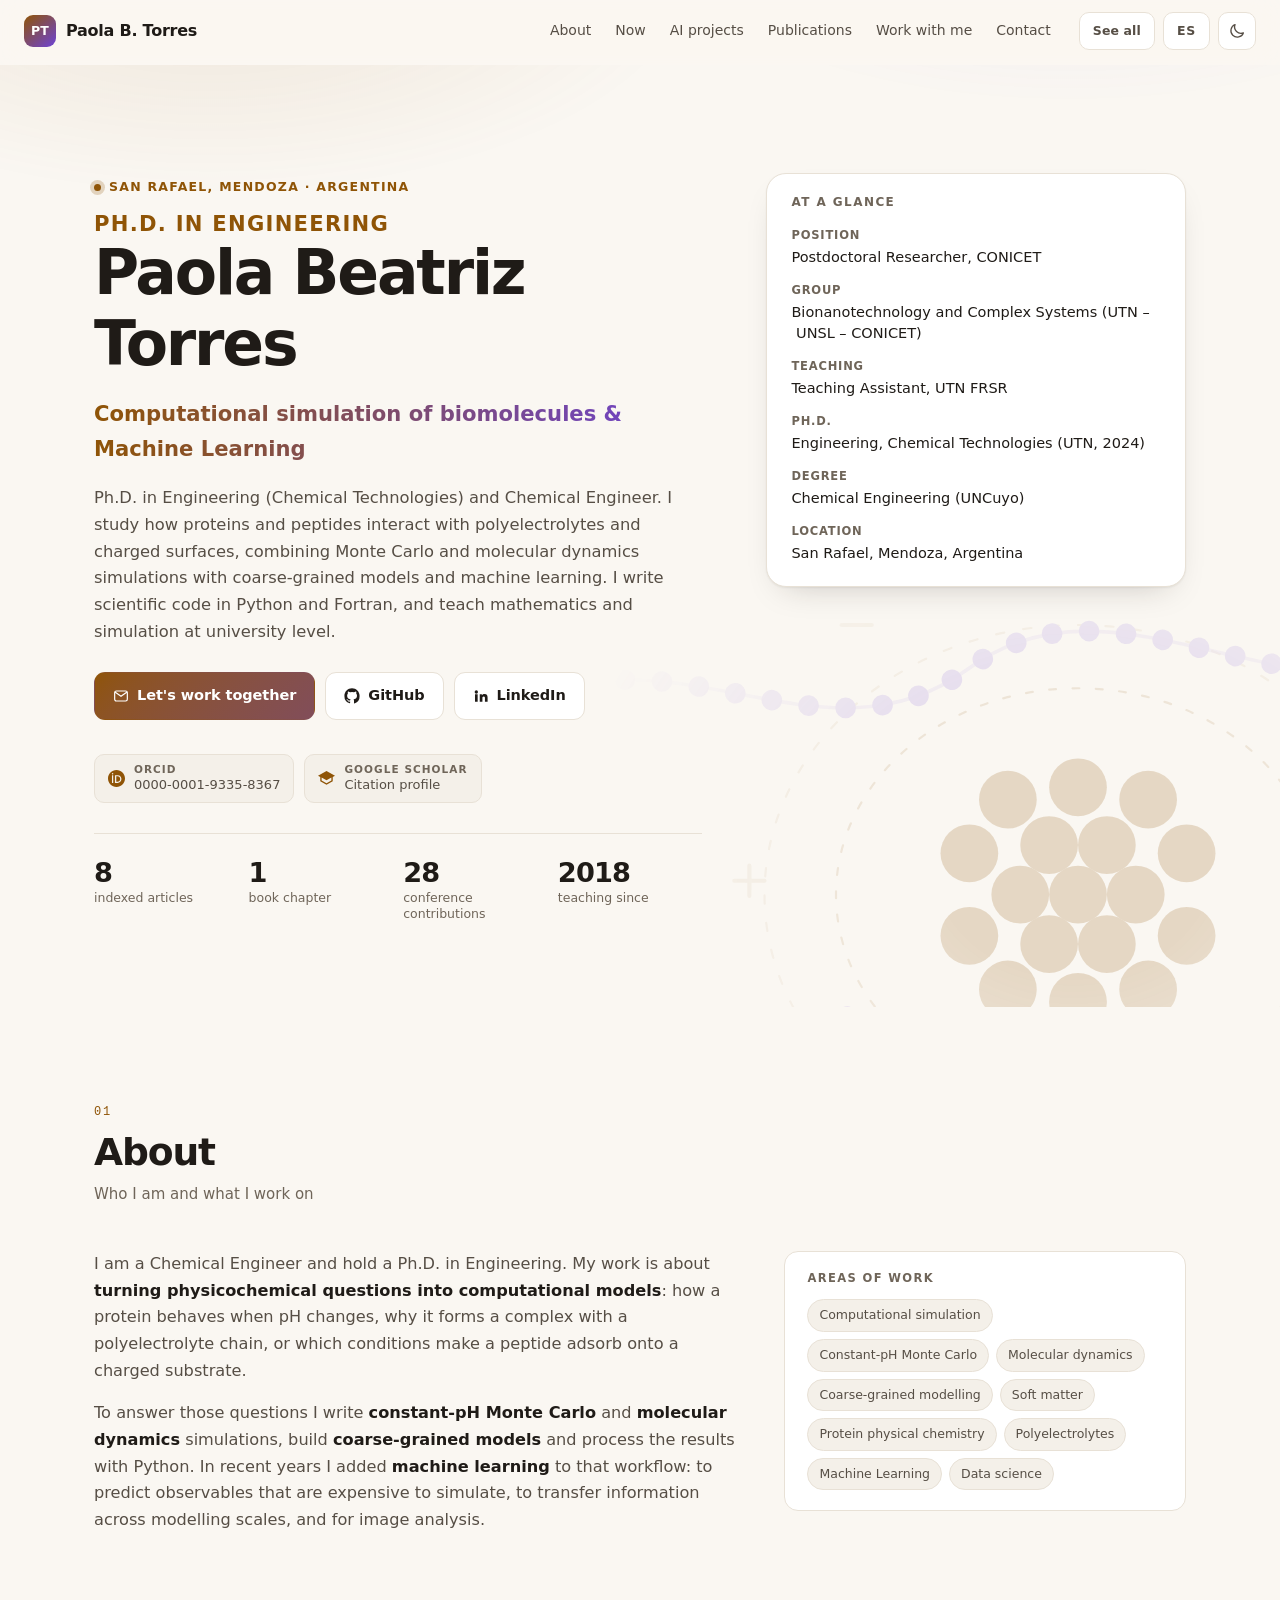
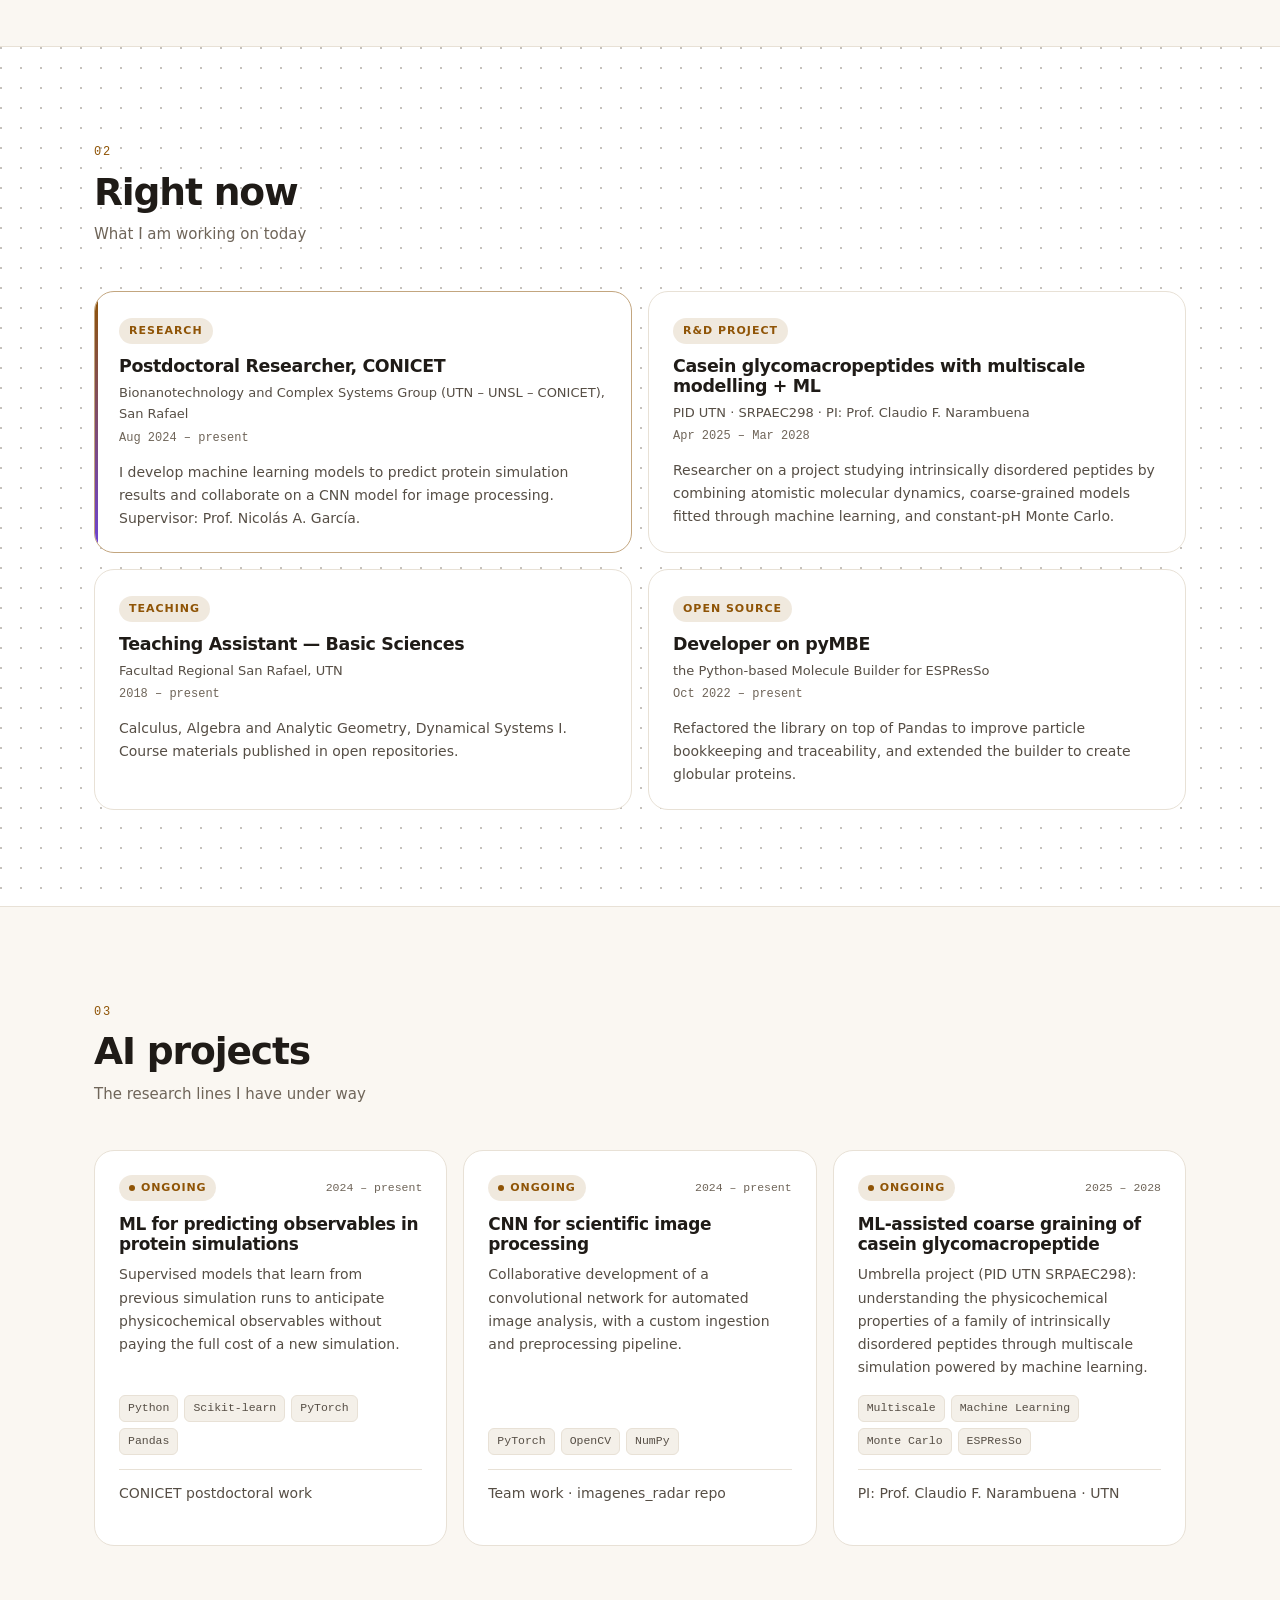
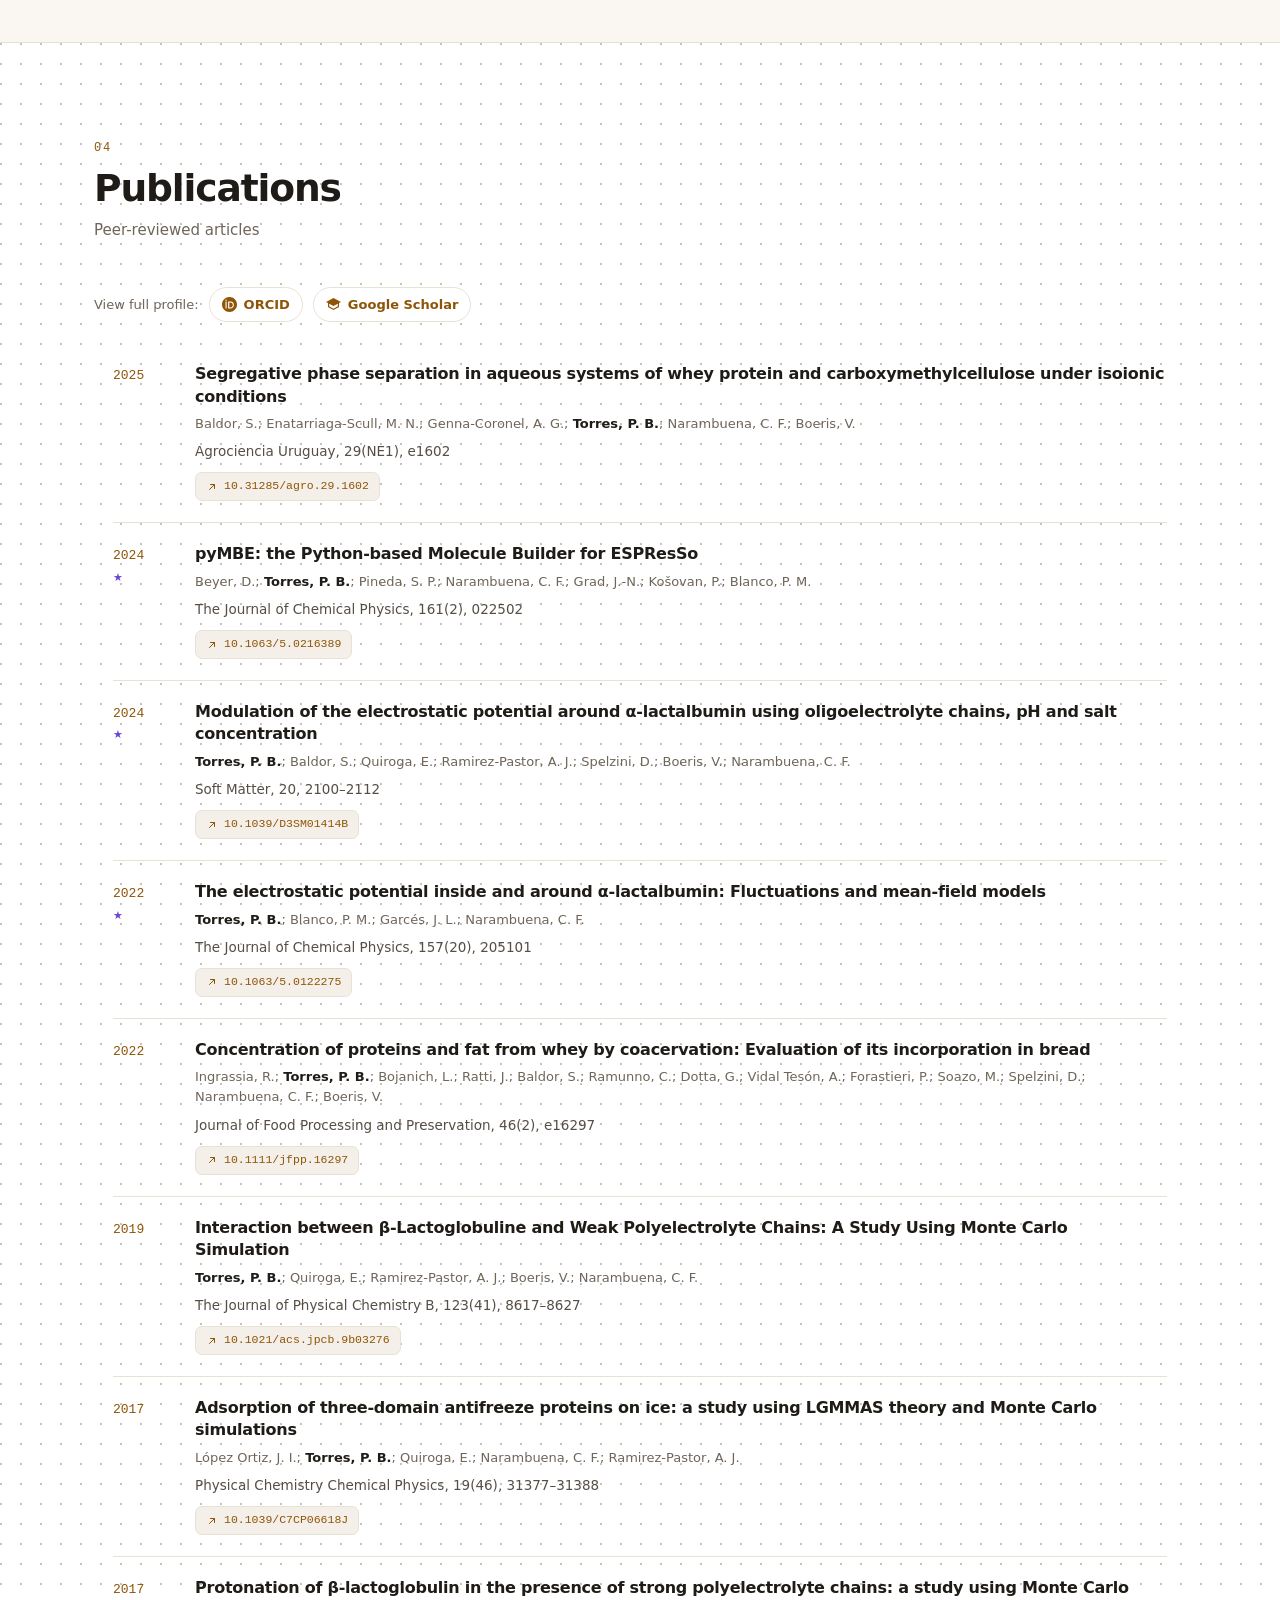
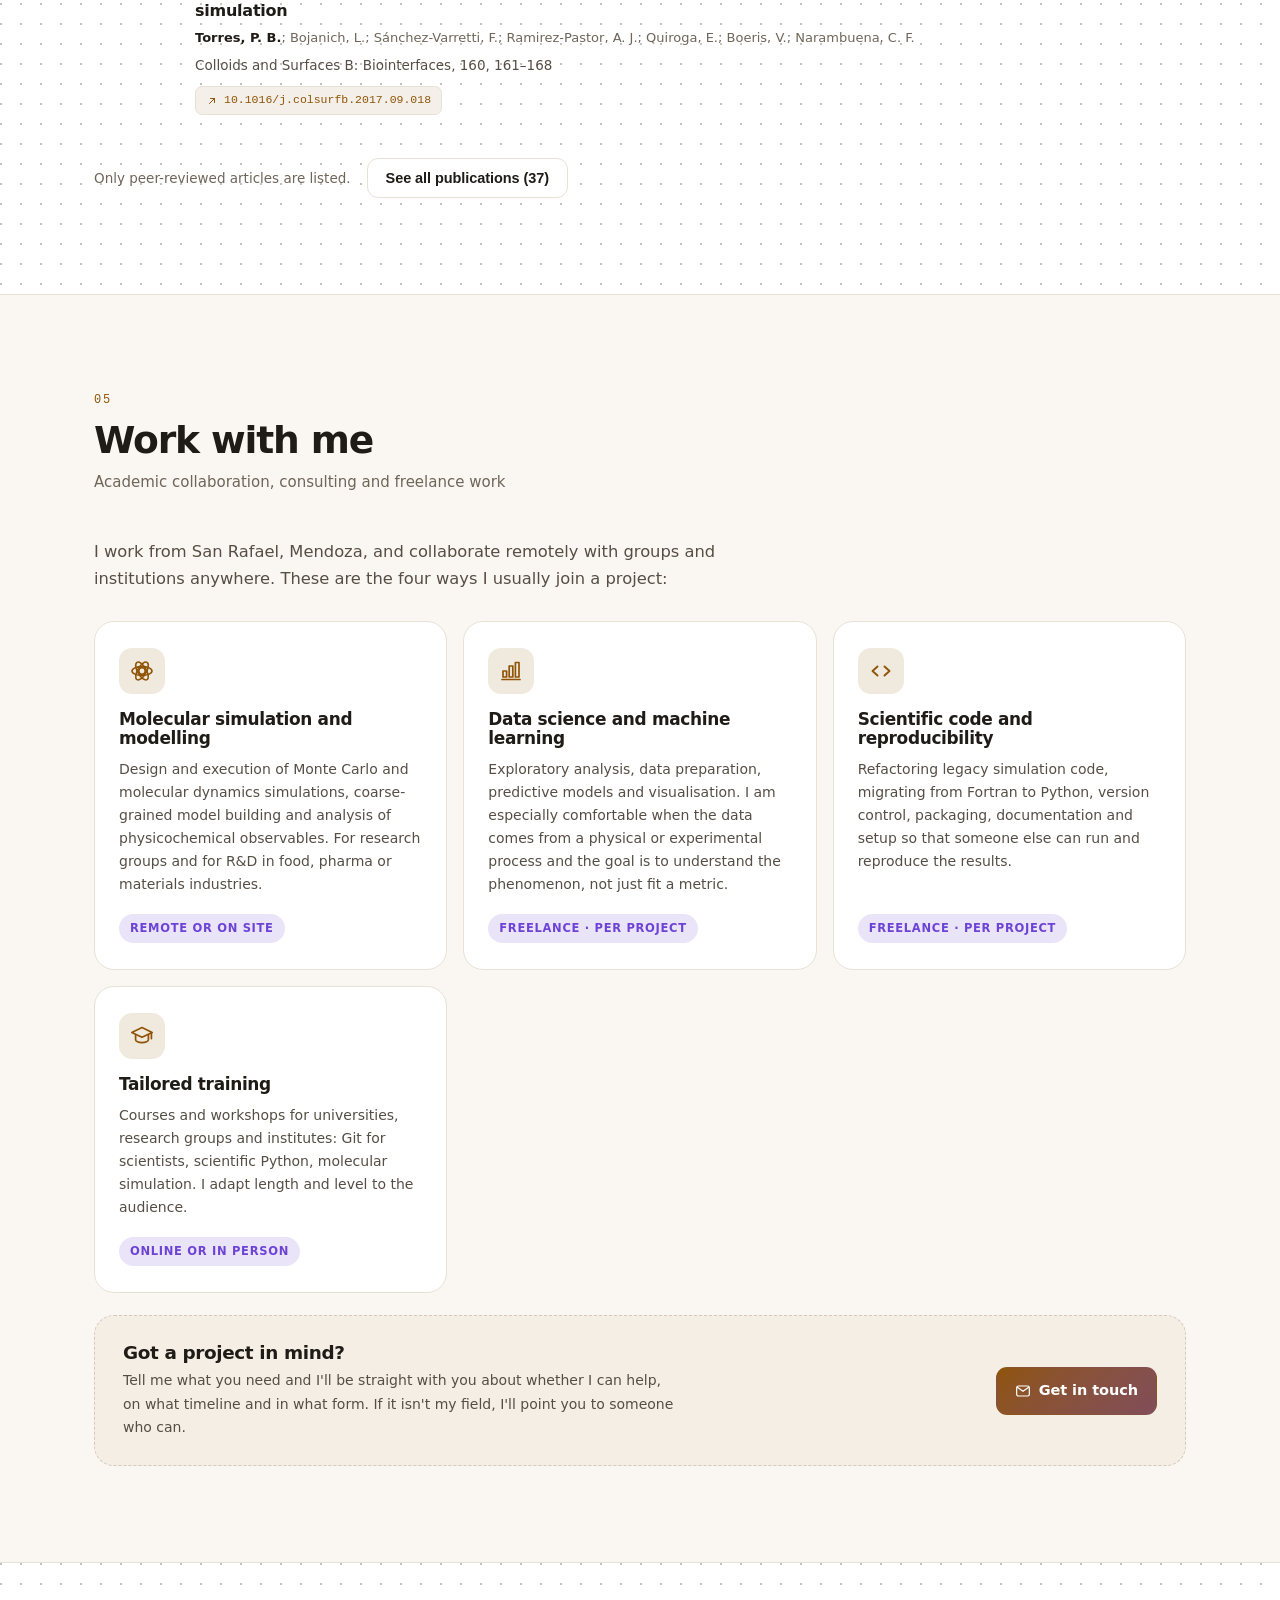
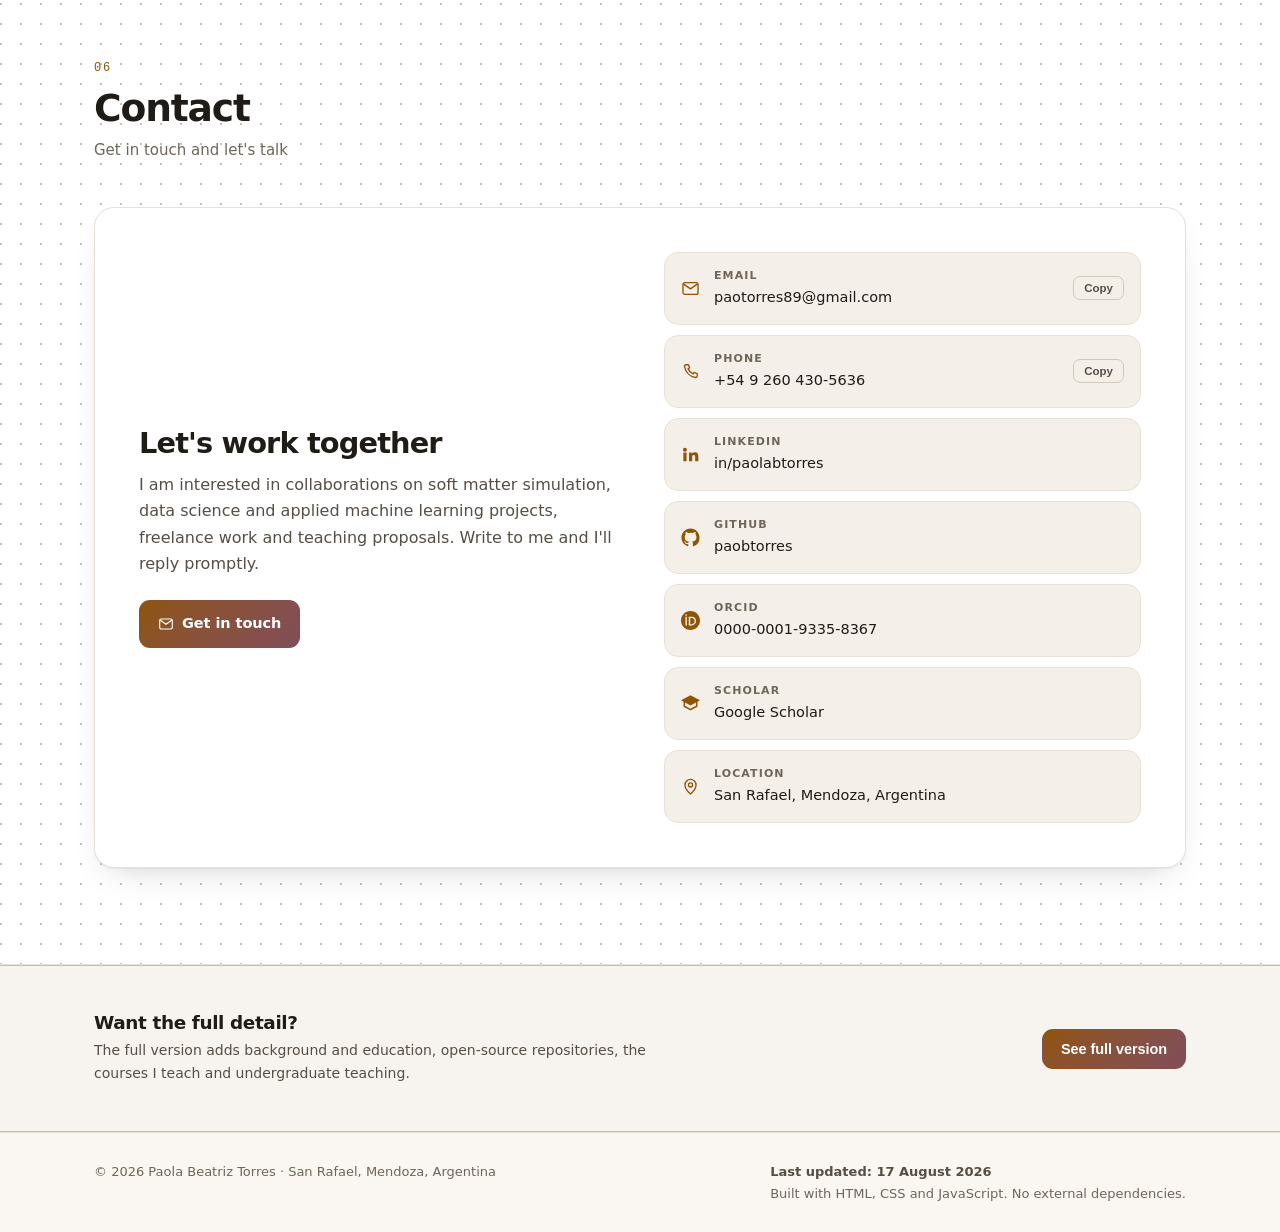
==== index.html @ 8a0d12d1 "Landing profesional bilingüe (ES/EN) Sitio estático de una sola página: perfil, proyectos de IA, pub" ====
<!DOCTYPE html>
<html lang="es" data-vista="esencial">
<head>
  <meta charset="utf-8">
  <meta name="viewport" content="width=device-width, initial-scale=1">
  <title>Dra. Ing. Paola Beatriz Torres — Simulación Computacional &amp; Machine Learning</title>
  <meta name="description" content="Dra. Ing. Paola Beatriz Torres. Doctora en Ingeniería (UTN), investigadora posdoctoral CONICET. Simulación computacional de biomoléculas, modelado de grano grueso y aprendizaje automático. Publicaciones, proyectos de IA, cursos y colaboraciones.">
  <meta name="author" content="Paola Beatriz Torres">
  <meta name="theme-color" content="#131211">

  <meta property="og:type" content="profile">
  <meta property="og:title" content="Dra. Ing. Paola Beatriz Torres — Simulación &amp; Machine Learning">
  <meta property="og:description" content="Investigadora posdoctoral CONICET. Simulación computacional de biomoléculas, modelado de grano grueso y aprendizaje automático.">
  <meta property="og:locale" content="es_AR">
  <meta name="twitter:card" content="summary">

  <!-- Aplica tema, idioma y vista antes de pintar, para evitar parpadeos. -->
  <script>
    (function () {
      try {
        var t = localStorage.getItem("pt-theme");
        if (!t) t = window.matchMedia("(prefers-color-scheme: light)").matches ? "light" : "dark";
        document.documentElement.setAttribute("data-theme", t);
        var m = document.querySelector('meta[name="theme-color"]');
        if (m) m.setAttribute("content", t === "light" ? "#faf7f2" : "#131211");

        var q = new URLSearchParams(location.search);

        var p = q.get("lang");
        var l = p || localStorage.getItem("pt-lang") ||
                ((navigator.language || "es").slice(0, 2) === "en" ? "en" : "es");
        document.documentElement.lang = (l === "en" ? "en" : "es");

        /* La vista esencial es la de entrada: muestra lo que necesita quien
           llega a preguntar por proyectos actuales o líneas de investigación.
           Un enlace directo a una sección del detalle abre la vista completa.
           El <html> ya viene con data-vista="esencial", así que si esto falla
           no hay parpadeo: sólo no se recupera la preferencia guardada.
           app.js repite la decisión leyendo las clases .solo-completa del DOM,
           que son la fuente de verdad; esta lista es sólo para no parpadear. */
        var v = q.get("vista") || localStorage.getItem("pt-vista") || "esencial";
        var h = (location.hash || "").slice(1);
        if (h && ["trayectoria", "codigo", "cursos", "docencia"].indexOf(h) !== -1) v = "completa";
        document.documentElement.setAttribute("data-vista", v === "completa" ? "completa" : "esencial");
      } catch (e) {}
    })();
  </script>

  <link rel="stylesheet" href="styles.css">
  <link rel="icon" href="data:image/svg+xml,<svg xmlns='http://www.w3.org/2000/svg' viewBox='0 0 100 100'><rect width='100' height='100' rx='22' fill='%23f0a93c'/><text y='.9em' x='50%25' text-anchor='middle' font-size='58' font-family='system-ui,sans-serif' font-weight='700' fill='%232b1b03'>PT</text></svg>">
</head>
<body>

<a class="skip-link" href="#contenido" id="skipLink">Saltar al contenido</a>

<!-- ============ NAV ============ -->
<header class="nav" id="nav">
  <div class="nav__inner">
    <a class="nav__brand" href="#inicio">
      <span class="nav__mark" aria-hidden="true">PT</span>
      <span class="nav__brandtext" id="brandText"></span>
    </a>

    <nav class="nav__links" id="navLinks"></nav>

    <div class="nav__actions">
      <button class="langbtn viewbtn" id="viewToggle" type="button"></button>
      <button class="langbtn" id="langToggle" type="button"></button>
      <button class="iconbtn" id="themeToggle" type="button">
        <svg class="ico-sun" viewBox="0 0 24 24" aria-hidden="true"><circle cx="12" cy="12" r="4.2"/><path d="M12 2v2.6M12 19.4V22M2 12h2.6M19.4 12H22M4.9 4.9l1.9 1.9M17.2 17.2l1.9 1.9M19.1 4.9l-1.9 1.9M6.8 17.2l-1.9 1.9"/></svg>
        <svg class="ico-moon" viewBox="0 0 24 24" aria-hidden="true"><path d="M20.5 14.6A8.6 8.6 0 0 1 9.4 3.5a8.6 8.6 0 1 0 11.1 11.1z"/></svg>
      </button>
      <button class="iconbtn nav__burger" id="navBurger" type="button" aria-expanded="false" aria-controls="navLinks">
        <svg viewBox="0 0 24 24" aria-hidden="true"><path d="M3.5 7h17M3.5 12h17M3.5 17h17"/></svg>
      </button>
    </div>
  </div>
  <div class="nav__progress" id="navProgress" aria-hidden="true"></div>
</header>

<main id="contenido">

  <!-- ============ HERO ============ -->
  <section class="hero" id="inicio">
    <div class="hero__glow" aria-hidden="true"></div>

    <!-- Motivo decorativo de fondo: modelo de grano grueso (proteína globular
         + cadenas de polielectrolito + contornos de potencial). Ornamental. -->
    <div class="hero__motivo" aria-hidden="true">
      <svg viewBox="0 0 640 520" fill="none">
        <g stroke="var(--accent)" stroke-linecap="round">
          <ellipse class="motivo__contorno" cx="400" cy="260" rx="228" ry="196" stroke-width="1.6" opacity=".5"  stroke-dasharray="6 14"/>
          <ellipse class="motivo__contorno" cx="400" cy="260" rx="176" ry="150" stroke-width="1.6" opacity=".75" stroke-dasharray="5 12"/>
        </g>
        <g stroke="var(--accent-2)" stroke-linecap="round">
          <path d="M-30 372C86 436 190 296 300 372s224-72 400 -16" stroke-width="2.6" opacity=".45"/>
          <path d="M-30 372C86 436 190 296 300 372s224-72 400 -16" stroke-width="15" stroke-dasharray="0.01 27"/>
          <path d="M-30 138C92 46 208 178 320 96s232 52 380 -18" stroke-width="2.6" opacity=".45"/>
          <path d="M-30 138C92 46 208 178 320 96s232 52 380 -18" stroke-width="15" stroke-dasharray="0.01 27"/>
        </g>
        <g class="motivo__nucleo" fill="var(--accent)">
          <circle cx="479" cy="290" r="21"/><circle cx="451" cy="329" r="21"/>
          <circle cx="400" cy="338" r="21"/><circle cx="349" cy="329" r="21"/>
          <circle cx="321" cy="290" r="21"/><circle cx="321" cy="230" r="21"/>
          <circle cx="349" cy="191" r="21"/><circle cx="400" cy="182" r="21"/>
          <circle cx="451" cy="191" r="21"/><circle cx="479" cy="230" r="21"/>
          <circle cx="442" cy="260" r="21"/><circle cx="421" cy="224" r="21"/>
          <circle cx="379" cy="224" r="21"/><circle cx="358" cy="260" r="21"/>
          <circle cx="379" cy="296" r="21"/><circle cx="421" cy="296" r="21"/>
          <circle cx="400" cy="260" r="21"/>
        </g>
        <g stroke="var(--accent)" stroke-width="3" stroke-linecap="round" opacity=".55">
          <path d="M150 250h22M161 239v22"/><path d="M576 226h22M587 215v22"/>
          <path d="M228 64h22"/><path d="M540 452h22"/>
        </g>
      </svg>
    </div>

    <div class="wrap hero__grid">
      <div class="hero__main">
        <p class="eyebrow" id="heroEyebrow"></p>
        <h1 class="hero__name" id="heroName"></h1>
        <p class="hero__role" id="heroRole"></p>
        <p class="hero__lede" id="heroLede"></p>
        <div class="hero__cta" id="heroCta"></div>
        <ul class="hero__perfiles" id="heroPerfiles"></ul>
        <ul class="hero__stats" id="heroStats"></ul>
      </div>
      <aside class="hero__card" id="heroCard"></aside>
    </div>
  </section>

  <!-- ============ PERFIL ============ -->
  <section class="section" id="perfil">
    <div class="wrap">
      <div class="sec-head"><span class="sec-num">01</span><h2 data-t="perfil"></h2><p class="sec-sub" data-s="perfil"></p></div>
      <div class="perfil">
        <div class="perfil__text" id="perfilText"></div>
        <div class="perfil__side">
          <div class="panel"><h3 class="panel__title" data-t="areas"></h3><ul class="taglist" id="perfilAreas"></ul></div>
          <div class="panel solo-completa"><h3 class="panel__title" data-t="idiomas"></h3><ul class="kvlist" id="perfilIdiomas"></ul></div>
        </div>
      </div>
      <div class="skills solo-completa" id="skills"></div>
    </div>
  </section>

  <!-- ============ ACTUALIDAD ============ -->
  <section class="section section--alt" id="actualidad">
    <div class="wrap">
      <div class="sec-head"><span class="sec-num">02</span><h2 data-t="actualidad"></h2><p class="sec-sub" data-s="actualidad"></p></div>
      <div class="nowgrid" id="nowGrid"></div>
    </div>
  </section>

  <!-- ============ TRAYECTORIA ============ -->
  <section class="section solo-completa" id="trayectoria">
    <div class="wrap">
      <div class="sec-head"><span class="sec-num">03</span><h2 data-t="trayectoria"></h2><p class="sec-sub" data-s="trayectoria"></p></div>
      <div class="tray">
        <div class="tray__col">
          <h3 class="tray__title" data-t="experiencia"></h3>
          <ol class="timeline" id="tlExperiencia"></ol>
        </div>
        <div class="tray__col">
          <h3 class="tray__title" data-t="formacion"></h3>
          <ol class="timeline" id="tlFormacion"></ol>
          <h3 class="tray__title tray__title--sp" data-t="becas"></h3>
          <ul class="minilist" id="listBecas"></ul>
        </div>
      </div>
    </div>
  </section>

  <!-- ============ PROYECTOS DE IA ============ -->
  <section class="section section--alt" id="ia">
    <div class="wrap">
      <div class="sec-head"><span class="sec-num">04</span><h2 data-t="ia"></h2><p class="sec-sub" data-s="ia"></p></div>
      <div class="filters solo-completa" id="iaFilters" role="group"></div>
      <div class="iagrid" id="iaGrid"></div>
      <p class="note solo-completa" id="iaNote"></p>
    </div>
  </section>

  <!-- ============ PUBLICACIONES ============ -->
  <section class="section" id="publicaciones">
    <div class="wrap">
      <div class="sec-head"><span class="sec-num">05</span><h2 data-t="publicaciones"></h2><p class="sec-sub" data-s="publicaciones"></p></div>
      <div class="perfilesbar" id="pubPerfiles"></div>
      <div class="filters solo-completa" id="pubFilters" role="group"></div>
      <ol class="publist" id="pubList"></ol>
      <div class="pubfoot" id="pubFoot"></div>
    </div>
  </section>

  <!-- ============ CÓDIGO ============ -->
  <section class="section section--alt solo-completa" id="codigo">
    <div class="wrap">
      <div class="sec-head"><span class="sec-num">06</span><h2 data-t="codigo"></h2><p class="sec-sub" data-s="codigo"></p></div>
      <div class="repogrid" id="repoGrid"></div>
      <p class="note" id="repoNote"></p>
    </div>
  </section>

  <!-- ============ CURSOS ============ -->
  <section class="section solo-completa" id="cursos">
    <div class="wrap">
      <div class="sec-head"><span class="sec-num">07</span><h2 data-t="cursos"></h2><p class="sec-sub" data-s="cursos"></p></div>
      <div class="cursogrid" id="cursoGrid"></div>
      <p class="note" id="cursoNota"></p>
    </div>
  </section>

  <!-- ============ DOCENCIA ============ -->
  <section class="section section--alt solo-completa" id="docencia">
    <div class="wrap">
      <div class="sec-head"><span class="sec-num">08</span><h2 data-t="docencia"></h2><p class="sec-sub" data-s="docencia"></p></div>
      <div class="docgrid">
        <div class="panel panel--lg"><h3 class="panel__title" data-t="catedras"></h3><ul class="minilist" id="listDocencia"></ul></div>
        <div class="panel panel--lg"><h3 class="panel__title" data-t="becarios"></h3><ul class="minilist" id="listBecarios"></ul></div>
        <div class="panel panel--lg"><h3 class="panel__title" data-t="evaluacion"></h3><ul class="minilist" id="listEval"></ul></div>
      </div>
    </div>
  </section>

  <!-- ============ COLABORACIONES ============ -->
  <section class="section" id="colaborar">
    <div class="wrap">
      <div class="sec-head"><span class="sec-num">09</span><h2 data-t="colaborar"></h2><p class="sec-sub" data-s="colaborar"></p></div>
      <p class="lead" id="buscoIntro"></p>
      <div class="buscogrid" id="buscoGrid"></div>
      <div class="buscocta" id="buscoCta"></div>
    </div>
  </section>

  <!-- ============ CONTACTO ============ -->
  <section class="section section--alt" id="contacto">
    <div class="wrap">
      <div class="sec-head"><span class="sec-num">10</span><h2 data-t="contacto"></h2><p class="sec-sub" data-s="contacto"></p></div>
      <div class="contact" id="contact"></div>
    </div>
  </section>

  <!-- Puente hacia la vista completa; sólo aparece en la vista esencial. -->
  <div class="vistamas solo-esencial" id="vistaMas"></div>

</main>

<footer class="foot">
  <div class="wrap foot__inner">
    <p id="footLeft"></p>
    <p id="footRight"></p>
  </div>
</footer>

<noscript>
  <div class="wrap" style="padding:2rem 0">
    <p><strong>Esta página necesita JavaScript / This page requires JavaScript.</strong>
    <a href="mailto:paotorres89@gmail.com">paotorres89@gmail.com</a> &middot;
    <a href="https://orcid.org/0000-0001-9335-8367">ORCID</a> &middot;
    <a href="https://github.com/paobtorres">GitHub</a> &middot;
    <a href="https://www.linkedin.com/in/paolabtorres/">LinkedIn</a></p>
  </div>
</noscript>

<script src="datos.js"></script>
<script src="datos.en.js"></script>
<script src="app.js"></script>
</body>
</html>
---- styles.css ----
/* =========================================================================
   Paola B. Torres — landing profesional
   Paleta, tipografía y componentes. Tema claro/oscuro por variables.
   ========================================================================= */

/* ------------------------------------------------------------- TOKENS */
:root {
  --bg:        #131211;
  --bg-alt:    #191716;
  --surface:   #1d1b19;
  --surface-2: #262320;
  --border:    #322e2a;
  --border-2:  #46403a;
  --text:      #f2eee9;
  --text-2:    #b8b0a6;
  --muted:     #8a8178;
  --accent:    #f0a93c;
  --accent-2:  #b79cff;
  --accent-ink:#2b1b03;
  --ring:      rgba(240, 169, 60, .32);
  --shadow:    0 1px 2px rgba(0,0,0,.45), 0 12px 32px -12px rgba(0,0,0,.7);

  --wrap: 1140px;
  --r-sm: 8px;
  --r:    14px;
  --r-lg: 20px;

  --font: "Inter", ui-sans-serif, system-ui, -apple-system, "Segoe UI", Roboto,
          "Helvetica Neue", Arial, "Noto Sans", sans-serif;
  --mono: ui-monospace, SFMono-Regular, "SF Mono", Menlo, Consolas,
          "Liberation Mono", monospace;

  --step: cubic-bezier(.2,.7,.3,1);
}

html[data-theme="light"] {
  --bg:        #faf7f2;
  --bg-alt:    #ffffff;
  --surface:   #ffffff;
  --surface-2: #f4f0e9;
  --border:    #e8e1d6;
  --border-2:  #d3c9ba;
  --text:      #1f1b17;
  --text-2:    #564e45;
  --muted:     #6f6559;   /* contraste AA sobre --bg para textos chicos */
  --accent:    #8f5406;
  --accent-2:  #6d43d6;
  --accent-ink:#ffffff;
  --ring:      rgba(143, 84, 6, .26);
  --shadow:    0 1px 2px rgba(31,27,23,.06), 0 14px 34px -18px rgba(31,27,23,.26);
}

/* ------------------------------------------------------------- RESET */
*, *::before, *::after { box-sizing: border-box; }

html {
  scroll-behavior: smooth;
  scroll-padding-top: 88px;
  -webkit-text-size-adjust: 100%;
}

body {
  margin: 0;
  background: var(--bg);
  color: var(--text);
  font-family: var(--font);
  font-size: 16px;
  line-height: 1.65;
  -webkit-font-smoothing: antialiased;
  -moz-osx-font-smoothing: grayscale;
  overflow-x: hidden;
}

h1, h2, h3, h4 { margin: 0; line-height: 1.15; font-weight: 650; letter-spacing: -.02em; }
p  { margin: 0 0 1em; }
ul, ol { margin: 0; padding: 0; list-style: none; }
img { max-width: 100%; height: auto; display: block; }

a { color: var(--accent); text-decoration: none; }
a:hover { text-decoration: underline; }

:focus-visible {
  outline: 2px solid var(--accent);
  outline-offset: 3px;
  border-radius: 4px;
}

.skip-link {
  position: absolute; left: -9999px; top: 0; z-index: 200;
  background: var(--accent); color: var(--accent-ink);
  padding: .7rem 1.1rem; border-radius: 0 0 var(--r-sm) 0; font-weight: 600;
}
.skip-link:focus { left: 0; }

.wrap { width: 100%; max-width: var(--wrap); margin-inline: auto; padding-inline: 24px; }

/* ------------------------------------------------------------- NAV */
.nav {
  position: sticky; top: 0; z-index: 100;
  background: color-mix(in srgb, var(--bg) 82%, transparent);
  backdrop-filter: saturate(180%) blur(14px);
  -webkit-backdrop-filter: saturate(180%) blur(14px);
  border-bottom: 1px solid transparent;
  transition: border-color .25s var(--step), background .25s var(--step);
}
.nav.is-stuck { border-bottom-color: var(--border); }

/* Más ancho que el contenido (--wrap): con 10 secciones los enlaces no
   entran en 1140px y el nav caería siempre en modo hamburguesa. */
.nav__inner {
  max-width: 1280px; margin-inline: auto; padding: 12px 24px;
  display: flex; align-items: center; gap: 18px;
}

.nav__brand {
  display: inline-flex; align-items: center; gap: 10px;
  color: var(--text); font-weight: 650; letter-spacing: -.015em; white-space: nowrap;
}
.nav__brand:hover { text-decoration: none; }
.nav__mark {
  width: 32px; height: 32px; flex: 0 0 32px;
  display: grid; place-items: center;
  background: linear-gradient(140deg, var(--accent), var(--accent-2));
  color: var(--accent-ink); border-radius: 9px;
  font-size: 12.5px; font-weight: 800; letter-spacing: .02em;
}

.nav__links { margin-left: auto; display: flex; align-items: center; gap: 4px; }
.nav__links a {
  color: var(--text-2); font-size: 14px; font-weight: 500;
  padding: 7px 10px; border-radius: 999px;
  /* Sin nowrap, un enlace largo se parte en dos líneas y agranda el nav sin
     aumentar scrollWidth, con lo que la medición de ajustarNav() falla. */
  white-space: nowrap;
  transition: color .18s, background .18s;
}
.nav__links a:hover { color: var(--text); background: var(--surface-2); text-decoration: none; }
.nav__links a.is-active { color: var(--accent); background: color-mix(in srgb, var(--accent) 12%, transparent); }

.nav__actions { display: flex; align-items: center; gap: 8px; }

.iconbtn {
  width: 38px; height: 38px; display: grid; place-items: center;
  background: var(--surface); border: 1px solid var(--border);
  border-radius: 10px; color: var(--text-2); cursor: pointer;
  transition: color .18s, border-color .18s, transform .18s;
}
.iconbtn:hover { color: var(--text); border-color: var(--border-2); transform: translateY(-1px); }
.iconbtn svg { width: 18px; height: 18px; fill: none; stroke: currentColor; stroke-width: 1.7; stroke-linecap: round; stroke-linejoin: round; }

/* Iconos de marca (GitHub / LinkedIn): son de relleno, no de trazo. */
.ico-fill { fill: currentColor; stroke: none; }
.iconbtn .ico-moon { display: none; }
html[data-theme="light"] .iconbtn .ico-sun  { display: none; }
html[data-theme="light"] .iconbtn .ico-moon { display: block; }

.langbtn {
  height: 38px; padding: 0 13px;
  display: grid; place-items: center;
  background: var(--surface); border: 1px solid var(--border); border-radius: 10px;
  color: var(--text-2); cursor: pointer;
  font: 600 12.5px/1 var(--font); letter-spacing: .06em;
  transition: color .18s, border-color .18s, transform .18s;
}
.langbtn:hover { color: var(--accent); border-color: var(--accent); transform: translateY(-1px); }

/* Conmutador de vista: sin mayúsculas forzadas, porque acá el texto es una
   frase corta ("Ver todo") y no un código de idioma. */
.viewbtn { letter-spacing: .01em; white-space: nowrap; }
.viewbtn[aria-pressed="true"] { color: var(--accent); border-color: var(--accent); }

.nav__burger { display: none; }

.nav__progress {
  height: 2px; width: 0%;
  background: linear-gradient(90deg, var(--accent), var(--accent-2));
  transition: width .1s linear;
}

/* ------------------------------------------------------------- HERO */
.hero { position: relative; padding: clamp(56px, 9vw, 108px) 0 clamp(48px, 7vw, 84px); overflow: hidden; }

.hero__glow {
  position: absolute; inset: -30% -10% auto -10%; height: 620px; pointer-events: none;
  background:
    radial-gradient(46% 52% at 22% 30%, color-mix(in srgb, var(--accent) 22%, transparent), transparent 70%),
    radial-gradient(42% 48% at 78% 18%, color-mix(in srgb, var(--accent-2) 20%, transparent), transparent 70%);
  filter: blur(12px);
  opacity: .75;
}
html[data-theme="light"] .hero__glow { opacity: .5; }

/* Motivo molecular de fondo: detalle decorativo, nunca protagonista. */
.hero__motivo {
  position: absolute; inset: 0; overflow: hidden;
  pointer-events: none; z-index: 0;
}
.hero__motivo svg {
  position: absolute; right: -10%; bottom: -26%;
  display: block; width: min(880px, 74%); height: auto;
  opacity: .15;
  -webkit-mask-image: radial-gradient(72% 72% at 62% 46%, #000 22%, transparent 82%);
          mask-image: radial-gradient(72% 72% at 62% 46%, #000 22%, transparent 82%);
}
html[data-theme="light"] .hero__motivo svg { opacity: .19; }
.motivo__nucleo   { animation: flotar 9s ease-in-out infinite alternate; }
.motivo__contorno { animation: fluir 40s linear infinite; }
@keyframes flotar { from { transform: translateY(5px); } to { transform: translateY(-8px); } }
@keyframes fluir  { to { stroke-dashoffset: -220; } }

.hero__grid {
  position: relative;
  display: grid; grid-template-columns: minmax(0, 1.45fr) minmax(0, 1fr);
  gap: clamp(28px, 5vw, 64px); align-items: start;
}

.eyebrow {
  display: inline-flex; align-items: center; gap: 8px;
  font-size: 12.5px; font-weight: 600; letter-spacing: .1em; text-transform: uppercase;
  color: var(--accent); margin: 0 0 14px;
}
.eyebrow::before {
  content: ""; width: 7px; height: 7px; border-radius: 50%;
  background: var(--accent); box-shadow: 0 0 0 4px color-mix(in srgb, var(--accent) 22%, transparent);
}

.hero__name {
  font-size: clamp(2.2rem, 5.6vw, 3.85rem);
  letter-spacing: -.035em; font-weight: 700; margin-bottom: .28em;
  text-wrap: balance;
}
/* «Dra. Ing.» acompaña al nombre sin competir con él. */
.hero__trato {
  display: block; margin-bottom: .1em;
  font-size: clamp(.95rem, 1.9vw, 1.32rem);
  font-weight: 600; letter-spacing: .06em; text-transform: uppercase;
  color: var(--accent);
}

.hero__avatar {
  width: 84px; height: 84px; border-radius: 50%;
  object-fit: cover; margin-bottom: 18px;
  border: 2px solid var(--border-2);
}
.hero__role {
  font-size: clamp(1.02rem, 2.1vw, 1.32rem);
  color: var(--text); font-weight: 550; margin-bottom: .85em;
  background: linear-gradient(90deg, var(--accent), var(--accent-2));
  -webkit-background-clip: text; background-clip: text;
  -webkit-text-fill-color: transparent; color: transparent;
}
.hero__lede { color: var(--text-2); font-size: 1.02rem; max-width: 60ch; }

.hero__cta { display: flex; flex-wrap: wrap; gap: 10px; margin: 26px 0 34px; }

.btn {
  display: inline-flex; align-items: center; gap: 8px;
  padding: 11px 18px; border-radius: 11px;
  font-size: 14.5px; font-weight: 600; letter-spacing: -.005em;
  border: 1px solid var(--border); background: var(--surface); color: var(--text);
  cursor: pointer; transition: transform .18s var(--step), border-color .18s, background .18s, box-shadow .18s;
}
.btn:hover { text-decoration: none; transform: translateY(-2px); border-color: var(--border-2); box-shadow: var(--shadow); }
.btn svg { width: 16px; height: 16px; flex: 0 0 16px; }
.btn--primary {
  background: linear-gradient(135deg, var(--accent), color-mix(in srgb, var(--accent) 60%, var(--accent-2)));
  border-color: transparent; color: var(--accent-ink);
}
html[data-theme="light"] .btn--primary { color: #fff; }
.btn--primary:hover { box-shadow: 0 10px 26px -10px var(--ring); }

/* Chips de perfiles académicos (ORCID, Scholar) bajo los botones del hero. */
.hero__perfiles { display: flex; flex-wrap: wrap; gap: 10px; margin: 0 0 30px; }
.hero__perfiles a {
  display: inline-flex; align-items: center; gap: 9px;
  padding: 8px 13px; border-radius: 10px;
  background: var(--surface-2); border: 1px solid var(--border); color: var(--text-2);
  transition: border-color .18s, transform .18s var(--step);
}
.hero__perfiles a:hover { text-decoration: none; border-color: var(--accent); transform: translateY(-2px); }
.hero__perfiles svg { width: 17px; height: 17px; flex: 0 0 17px; fill: var(--accent); }
.hero__perfiles span { display: grid; line-height: 1.3; }
.hero__perfiles b {
  font-size: 10.5px; letter-spacing: .1em; text-transform: uppercase;
  color: var(--muted); font-weight: 650;
}
.hero__perfiles span span, .hero__perfiles a > span { font-size: 13px; }

.hero__stats {
  display: grid; grid-template-columns: repeat(4, minmax(0, 1fr));
  gap: 10px; border-top: 1px solid var(--border); padding-top: 24px;
}
.hero__stats li { display: flex; flex-direction: column; gap: 2px; }
.hero__stats b {
  font-size: clamp(1.35rem, 3vw, 1.7rem); font-weight: 700;
  letter-spacing: -.03em; line-height: 1.1;
}
.hero__stats span { font-size: 12.5px; color: var(--muted); line-height: 1.35; }

.hero__card {
  background: var(--surface); border: 1px solid var(--border);
  border-radius: var(--r-lg); padding: 22px 24px; box-shadow: var(--shadow);
}
.hero__card h3 {
  font-size: 12px; letter-spacing: .12em; text-transform: uppercase;
  color: var(--muted); font-weight: 650; margin-bottom: 16px;
}
.hero__card dl { margin: 0; display: grid; gap: 13px; }
.hero__card .row { display: grid; gap: 2px; }
.hero__card dt { font-size: 11.5px; letter-spacing: .07em; text-transform: uppercase; color: var(--muted); font-weight: 600; }
.hero__card dd { margin: 0; font-size: 14.5px; color: var(--text); line-height: 1.45; }

/* ------------------------------------------------------------- SECTIONS */
.section { padding: clamp(58px, 8vw, 96px) 0; }
/* Trama de puntos muy tenue para romper la monotonía de los bloques planos. */
.section--alt {
  background:
    radial-gradient(circle at 1px 1px, color-mix(in srgb, var(--muted) 40%, transparent) 1px, transparent 0)
      0 0 / 20px 20px,
    var(--bg-alt);
  border-block: 1px solid var(--border);
}
.section--alt > .wrap { position: relative; }

.sec-head { margin-bottom: clamp(28px, 4vw, 44px); }
.sec-num {
  display: block; font-family: var(--mono); font-size: 12px;
  color: var(--accent); letter-spacing: .16em; margin-bottom: 8px;
}
.sec-head h2 { font-size: clamp(1.7rem, 3.6vw, 2.35rem); letter-spacing: -.03em; }
.sec-sub { color: var(--muted); margin: 8px 0 0; font-size: 15px; }

.note { color: var(--muted); font-size: 13.5px; margin-top: 20px; }
.note em { color: var(--text-2); font-style: normal; font-weight: 600; }

/* ------------------------------------------------------------- PERFIL */
.perfil {
  display: grid; grid-template-columns: minmax(0, 1.6fr) minmax(0, 1fr);
  gap: clamp(24px, 4vw, 48px); align-items: start;
}
.perfil__text p { color: var(--text-2); font-size: 1.01rem; }
.perfil__text strong { color: var(--text); font-weight: 600; }
.perfil__side { display: grid; gap: 16px; }

.panel {
  background: var(--surface); border: 1px solid var(--border);
  border-radius: var(--r); padding: 20px 22px;
}
.panel--lg { padding: 24px 26px; }
.panel__title {
  font-size: 11.5px; letter-spacing: .12em; text-transform: uppercase;
  color: var(--muted); font-weight: 650; margin-bottom: 14px;
}

.taglist { display: flex; flex-wrap: wrap; gap: 7px; }
.taglist li {
  font-size: 12.5px; padding: 5px 11px; border-radius: 999px;
  background: var(--surface-2); border: 1px solid var(--border);
  color: var(--text-2); white-space: nowrap;
}

.kvlist { display: grid; gap: 11px; }
.kvlist li { display: grid; gap: 1px; }
.kvlist b { font-size: 14px; font-weight: 600; }
.kvlist span { font-size: 13px; color: var(--muted); }

.skills {
  margin-top: clamp(28px, 4vw, 44px);
  display: grid; grid-template-columns: repeat(auto-fit, minmax(220px, 1fr)); gap: 14px;
}
.skillcard {
  background: var(--surface); border: 1px solid var(--border);
  border-radius: var(--r); padding: 18px 20px;
  transition: border-color .2s, transform .2s var(--step);
}
.skillcard:hover { border-color: var(--border-2); transform: translateY(-2px); }
.skillcard h4 {
  font-size: 11.5px; letter-spacing: .11em; text-transform: uppercase;
  color: var(--accent); font-weight: 650; margin-bottom: 12px;
}
.skillcard ul { display: flex; flex-wrap: wrap; gap: 6px; }
.skillcard li { font-size: 12.5px; color: var(--text-2); background: var(--surface-2); border-radius: 7px; padding: 4px 9px; }

/* ------------------------------------------------------------- ACTUALIDAD */
.nowgrid { display: grid; grid-template-columns: repeat(auto-fit, minmax(280px, 1fr)); gap: 16px; }

.nowcard {
  position: relative; overflow: hidden;
  background: var(--surface); border: 1px solid var(--border);
  border-radius: var(--r-lg); padding: 24px 24px 22px;
  transition: border-color .2s, transform .22s var(--step), box-shadow .22s;
}
.nowcard:hover { border-color: var(--border-2); transform: translateY(-3px); box-shadow: var(--shadow); }
.nowcard--hi { border-color: color-mix(in srgb, var(--accent) 42%, var(--border)); }
.nowcard--hi::before {
  content: ""; position: absolute; inset: 0 auto 0 0; width: 3px;
  background: linear-gradient(180deg, var(--accent), var(--accent-2));
}
.nowcard__tag {
  display: inline-block; font-size: 11px; font-weight: 700; letter-spacing: .09em;
  text-transform: uppercase; color: var(--accent);
  background: color-mix(in srgb, var(--accent) 13%, transparent);
  border-radius: 999px; padding: 4px 10px; margin-bottom: 12px;
}
.nowcard h3 { font-size: 1.09rem; margin-bottom: 6px; letter-spacing: -.02em; }
.nowcard__meta { font-size: 13px; color: var(--text-2); margin-bottom: 4px; }
.nowcard__per  { font-family: var(--mono); font-size: 12px; color: var(--muted); margin-bottom: 12px; }
.nowcard__det  { font-size: 14px; color: var(--text-2); margin: 0; }

/* ------------------------------------------------------------- TIMELINE */
.tray { display: grid; grid-template-columns: repeat(auto-fit, minmax(320px, 1fr)); gap: clamp(28px, 5vw, 56px); }
.tray__title { font-size: 1.05rem; margin-bottom: 20px; letter-spacing: -.02em; }
.tray__title--sp { margin-top: 36px; }

.timeline { position: relative; padding-left: 26px; }
.timeline::before {
  content: ""; position: absolute; left: 5px; top: 6px; bottom: 6px; width: 1px;
  background: linear-gradient(180deg, var(--accent), var(--border) 55%, transparent);
}
.tlitem { position: relative; padding-bottom: 28px; }
.tlitem:last-child { padding-bottom: 0; }
.tlitem::before {
  content: ""; position: absolute; left: -26px; top: 7px;
  width: 11px; height: 11px; border-radius: 50%;
  background: var(--bg); border: 2px solid var(--border-2);
}
.tlitem--now::before {
  background: var(--accent); border-color: var(--accent);
  box-shadow: 0 0 0 4px color-mix(in srgb, var(--accent) 20%, transparent);
}
.tlitem__per { font-family: var(--mono); font-size: 11.5px; color: var(--accent); letter-spacing: .03em; }
.tlitem h4 { font-size: 1rem; margin: 5px 0 3px; letter-spacing: -.015em; }
.tlitem__org { font-size: 13.5px; color: var(--text-2); margin: 0 0 2px; }
.tlitem__loc { font-size: 12.5px; color: var(--muted); margin: 0; }
.tlitem ul { margin-top: 9px; display: grid; gap: 5px; }
.tlitem ul li {
  position: relative; padding-left: 15px; font-size: 13.5px; color: var(--text-2); line-height: 1.55;
}
.tlitem ul li::before {
  content: ""; position: absolute; left: 0; top: .62em;
  width: 5px; height: 5px; border-radius: 50%; background: var(--border-2);
}

.minilist { display: grid; gap: 9px; }
.minilist li {
  position: relative; padding-left: 16px; font-size: 13.5px; color: var(--text-2); line-height: 1.55;
}
.minilist li::before {
  content: ""; position: absolute; left: 0; top: .62em;
  width: 5px; height: 5px; border-radius: 50%; background: var(--accent); opacity: .7;
}
.minilist b { color: var(--text); font-weight: 600; }

/* ------------------------------------------------------------- FILTROS */
.filters { display: flex; flex-wrap: wrap; gap: 8px; margin-bottom: 26px; }
.chip {
  font-size: 13.5px; font-weight: 550;
  padding: 7px 15px; border-radius: 999px;
  background: var(--surface); border: 1px solid var(--border); color: var(--text-2);
  cursor: pointer; transition: all .18s var(--step);
}
.chip:hover { border-color: var(--border-2); color: var(--text); }
/* Cuántas entradas hay detrás de cada filtro. */
.chip__n { margin-left: 7px; font-family: var(--mono); font-size: 11.5px; opacity: .72; }
.chip[aria-pressed="true"] {
  background: var(--accent); border-color: var(--accent); color: var(--accent-ink); font-weight: 650;
}
html[data-theme="light"] .chip[aria-pressed="true"] { color: #fff; }

/* ------------------------------------------------------------- IA */
.iagrid { display: grid; grid-template-columns: repeat(auto-fit, minmax(300px, 1fr)); gap: 16px; }

.iacard {
  display: flex; flex-direction: column;
  background: var(--surface); border: 1px solid var(--border);
  border-radius: var(--r-lg); padding: 24px;
  transition: border-color .2s, transform .22s var(--step), box-shadow .22s;
}
.iacard:hover { border-color: var(--border-2); transform: translateY(-3px); box-shadow: var(--shadow); }
.iacard__top { display: flex; align-items: center; justify-content: space-between; gap: 12px; margin-bottom: 14px; }
.badge {
  display: inline-flex; align-items: center; gap: 6px;
  font-size: 11px; font-weight: 700; letter-spacing: .08em; text-transform: uppercase;
  padding: 4px 10px; border-radius: 999px; white-space: nowrap;
}
.badge::before { content: ""; width: 6px; height: 6px; border-radius: 50%; background: currentColor; }
.badge--curso { color: var(--accent);   background: color-mix(in srgb, var(--accent) 13%, transparent); }
.badge--plan  { color: var(--accent-2); background: color-mix(in srgb, var(--accent-2) 15%, transparent); }
.iacard__per { font-family: var(--mono); font-size: 11.5px; color: var(--muted); text-align: right; }
.iacard h3 { font-size: 1.06rem; margin-bottom: 9px; letter-spacing: -.02em; }
.iacard p { font-size: 14px; color: var(--text-2); margin-bottom: 16px; }
.iacard__stack { display: flex; flex-wrap: wrap; gap: 6px; margin: auto 0 14px; }
.iacard__stack span {
  font-size: 11.5px; font-family: var(--mono); color: var(--text-2);
  background: var(--surface-2); border: 1px solid var(--border); border-radius: 6px; padding: 3px 8px;
}
.iacard__ctx {
  font-size: 12px; color: var(--muted); border-top: 1px solid var(--border);
  padding-top: 12px; margin: 0;
}

/* ------------------------------------------------------------- PUBLICACIONES */
.publist { display: grid; }
.pubitem {
  position: relative;
  display: grid; grid-template-columns: 62px minmax(0, 1fr); gap: 20px;
  padding: 20px 18px; border-radius: var(--r);
  border: 1px solid transparent;
  transition: background .18s, border-color .18s;
}
.pubitem:hover { background: var(--surface); border-color: var(--border); }
/* Separador recto: un borde superior con radio se vería curvado. */
.pubitem + .pubitem::after {
  content: ""; position: absolute; left: 18px; right: 18px; top: -1px;
  height: 1px; background: var(--border); transition: opacity .18s;
}
.pubitem:hover::after, .pubitem:hover + .pubitem::after { opacity: 0; }

.pubitem__year { font-family: var(--mono); font-size: 13px; color: var(--accent); padding-top: 2px; }
.pubitem__body { min-width: 0; }
.pubitem h3 { font-size: 1rem; line-height: 1.4; letter-spacing: -.015em; margin-bottom: 6px; }
.pubitem__aut { font-size: 13px; color: var(--muted); margin: 0 0 6px; line-height: 1.55; }
.pubitem__aut b { color: var(--text); font-weight: 650; }
.pubitem__src { font-size: 13.5px; color: var(--text-2); margin: 0; }
.pubitem__foot { display: flex; flex-wrap: wrap; align-items: center; gap: 10px; margin-top: 10px; }

.doi {
  display: inline-flex; align-items: center; gap: 6px;
  font-family: var(--mono); font-size: 11.5px;
  padding: 4px 10px; border-radius: 7px;
  background: var(--surface-2); border: 1px solid var(--border); color: var(--accent);
  transition: border-color .18s, transform .18s;
}
.doi:hover { text-decoration: none; border-color: var(--accent); transform: translateY(-1px); }
.doi svg { width: 12px; height: 12px; fill: none; stroke: currentColor; stroke-width: 2; stroke-linecap: round; stroke-linejoin: round; }
.idtag { font-family: var(--mono); font-size: 11.5px; color: var(--muted); }
.star {
  font-size: 11px; font-weight: 700; letter-spacing: .07em; text-transform: uppercase;
  color: var(--accent-2); background: color-mix(in srgb, var(--accent-2) 14%, transparent);
  border-radius: 999px; padding: 3px 9px;
}
.pubfoot { margin-top: 22px; display: flex; flex-wrap: wrap; align-items: center; gap: 8px 16px; }
.pubfoot:empty { display: none; }
.pubfoot .note { margin: 0; }

/* Barra de perfiles arriba de las publicaciones */
.perfilesbar { display: flex; flex-wrap: wrap; align-items: center; gap: 10px; margin-bottom: 20px; }
.perfilesbar__lbl { font-size: 13px; color: var(--muted); }
.perfilesbar__a {
  display: inline-flex; align-items: center; gap: 7px;
  font-size: 13px; font-weight: 600; padding: 6px 12px; border-radius: 999px;
  background: var(--surface); border: 1px solid var(--border); color: var(--accent);
  transition: border-color .18s, transform .18s;
}
.perfilesbar__a:hover { text-decoration: none; border-color: var(--accent); transform: translateY(-1px); }
.perfilesbar__a svg { width: 15px; height: 15px; flex: 0 0 15px; fill: currentColor; }

.pubitem--hi .pubitem__year::after {
  content: "★"; display: block; font-size: 11px; color: var(--accent-2); margin-top: 2px;
}

/* ------------------------------------------------------------- REPOS */
.repogrid { display: grid; grid-template-columns: repeat(auto-fit, minmax(300px, 1fr)); gap: 16px; }

.repocard {
  display: flex; flex-direction: column;
  background: var(--surface); border: 1px solid var(--border);
  border-radius: var(--r-lg); padding: 22px 24px; color: inherit;
  transition: border-color .2s, transform .22s var(--step), box-shadow .22s;
}
.repocard:hover { text-decoration: none; border-color: var(--accent); transform: translateY(-3px); box-shadow: var(--shadow); }
.repocard--hi { border-color: color-mix(in srgb, var(--accent) 40%, var(--border)); }
.repocard__top { display: flex; align-items: center; gap: 10px; margin-bottom: 10px; }
.repocard__top svg { width: 17px; height: 17px; flex: 0 0 17px; fill: var(--muted); }
.repocard__name { font-family: var(--mono); font-size: 14.5px; font-weight: 600; color: var(--accent); word-break: break-word; }
.repocard__star { margin-left: auto; font-size: 12px; color: var(--muted); display: inline-flex; align-items: center; gap: 4px; white-space: nowrap; }
.repocard__star svg { width: 13px; height: 13px; flex: 0 0 13px; fill: var(--muted); }
.repocard p { font-size: 13.8px; color: var(--text-2); margin-bottom: 16px; }
.repocard__foot { display: flex; flex-wrap: wrap; align-items: center; gap: 8px; margin-top: auto; }
.langdot { display: inline-flex; align-items: center; gap: 6px; font-size: 12px; color: var(--muted); }
.langdot i { width: 9px; height: 9px; border-radius: 50%; background: var(--accent-2); display: inline-block; }
.repotag {
  font-size: 11.5px; color: var(--text-2);
  background: var(--surface-2); border: 1px solid var(--border);
  border-radius: 6px; padding: 3px 8px;
}

/* ------------------------------------------------------------- CURSOS */
.cursogrid { display: grid; grid-template-columns: repeat(auto-fit, minmax(310px, 1fr)); gap: 16px; }

.curso {
  display: flex; flex-direction: column;
  background: var(--surface); border: 1px solid var(--border);
  border-radius: var(--r-lg); padding: 24px;
  transition: border-color .2s, transform .22s var(--step), box-shadow .22s;
}
.curso:hover { border-color: var(--border-2); transform: translateY(-3px); box-shadow: var(--shadow); }
.curso--prox { border-color: color-mix(in srgb, var(--accent-2) 42%, var(--border)); }
.curso__top { display: flex; align-items: center; justify-content: space-between; gap: 12px; margin-bottom: 14px; }
.curso__rol { font-size: 12px; color: var(--muted); text-align: right; }
.curso h3 { font-size: 1.08rem; margin-bottom: 7px; letter-spacing: -.02em; }
.curso__meta { font-size: 12.5px; color: var(--accent); margin-bottom: 12px; font-family: var(--mono); line-height: 1.6; }
.curso p { font-size: 14px; color: var(--text-2); margin-bottom: 16px; }
.curso__temas { display: flex; flex-wrap: wrap; gap: 6px; margin: auto 0 0; }
.curso__temas span {
  font-size: 11.5px; color: var(--text-2);
  background: var(--surface-2); border: 1px solid var(--border);
  border-radius: 6px; padding: 3px 8px;
}
.curso__repo {
  display: inline-flex; align-items: center; gap: 7px; align-self: flex-start;
  margin-top: 16px; padding: 8px 13px; border-radius: 9px;
  font-size: 13px; font-weight: 600;
  background: var(--surface-2); border: 1px solid var(--border); color: var(--accent);
  transition: border-color .18s, transform .18s;
}
.curso__repo:hover { text-decoration: none; border-color: var(--accent); transform: translateY(-1px); }
.curso__repo svg { width: 15px; height: 15px; flex: 0 0 15px; fill: currentColor; }

/* ------------------------------------------------------------- DOCENCIA */
.docgrid { display: grid; grid-template-columns: repeat(auto-fit, minmax(290px, 1fr)); gap: 16px; align-items: start; }

/* ------------------------------------------------------------- COLABOREMOS */
.lead { font-size: 1.02rem; color: var(--text-2); max-width: 68ch; margin-bottom: 28px; }

.buscogrid { display: grid; grid-template-columns: repeat(auto-fit, minmax(280px, 1fr)); gap: 16px; }
.busco {
  display: flex; flex-direction: column;
  background: var(--surface); border: 1px solid var(--border);
  border-radius: var(--r-lg); padding: 26px 24px;
  transition: border-color .2s, transform .22s var(--step), box-shadow .22s;
}
.busco:hover { border-color: var(--accent); transform: translateY(-3px); box-shadow: var(--shadow); }
.busco__ico {
  width: 46px; height: 46px; display: grid; place-items: center; margin-bottom: 16px;
  border-radius: 13px; color: var(--accent);
  background: color-mix(in srgb, var(--accent) 13%, transparent);
}
.busco__ico svg { width: 24px; height: 24px; }
.busco h3 { font-size: 1.06rem; margin-bottom: 9px; letter-spacing: -.02em; }
.busco p { font-size: 14px; color: var(--text-2); margin-bottom: 18px; }
.busco__mod {
  margin-top: auto; align-self: flex-start;
  font-size: 11.5px; font-weight: 650; letter-spacing: .06em; text-transform: uppercase;
  color: var(--accent-2); background: color-mix(in srgb, var(--accent-2) 14%, transparent);
  border-radius: 999px; padding: 5px 11px;
}

.buscocta {
  display: flex; flex-wrap: wrap; align-items: center; justify-content: space-between;
  gap: 20px; margin-top: 22px; padding: 26px 28px;
  border: 1px dashed var(--border-2); border-radius: var(--r-lg);
  background: color-mix(in srgb, var(--accent) 5%, transparent);
}
.buscocta h3 { font-size: 1.15rem; margin-bottom: 6px; letter-spacing: -.02em; }
.buscocta p { font-size: 14px; color: var(--text-2); margin: 0; max-width: 62ch; }

/* ------------------------------------------------------------- CONTACTO */
.contact {
  display: grid; grid-template-columns: minmax(0, 1fr) minmax(0, 1fr);
  gap: clamp(24px, 4vw, 48px); align-items: center;
  background: var(--surface); border: 1px solid var(--border);
  border-radius: var(--r-lg); padding: clamp(28px, 4vw, 44px); box-shadow: var(--shadow);
}
.contact h3 { font-size: clamp(1.35rem, 3vw, 1.8rem); letter-spacing: -.03em; margin-bottom: 12px; }
.contact p { color: var(--text-2); margin-bottom: 22px; }
.contact__list { display: grid; gap: 10px; }
.contact__row {
  display: flex; align-items: center; gap: 14px;
  padding: 14px 16px; border-radius: var(--r);
  background: var(--surface-2); border: 1px solid var(--border);
  color: inherit; transition: border-color .18s, transform .18s var(--step);
}
a.contact__row:hover { text-decoration: none; border-color: var(--accent); transform: translateX(3px); }
.contact__row svg { width: 19px; height: 19px; flex: 0 0 19px; fill: none; stroke: var(--accent); stroke-width: 1.7; stroke-linecap: round; stroke-linejoin: round; }
.contact__row .ico-fill { fill: var(--accent); stroke: none; }
.contact__txt { display: grid; gap: 1px; min-width: 0; }
.contact__txt b { font-size: 11px; letter-spacing: .1em; text-transform: uppercase; color: var(--muted); font-weight: 650; }
.contact__txt span { font-size: 14.5px; color: var(--text); word-break: break-word; }
.copybtn {
  margin-left: auto; flex: 0 0 auto;
  font-size: 11.5px; font-weight: 600; padding: 5px 10px; border-radius: 7px;
  background: transparent; border: 1px solid var(--border-2); color: var(--text-2); cursor: pointer;
  transition: color .18s, border-color .18s;
}
.copybtn:hover { color: var(--accent); border-color: var(--accent); }
.copybtn.is-ok { color: var(--accent); border-color: var(--accent); }

/* ------------------------------------------------------------- FOOTER */
.foot { border-top: 1px solid var(--border); padding: 28px 0; background: var(--bg); }
.foot__inner { display: flex; flex-wrap: wrap; justify-content: space-between; gap: 10px; }
.foot p { margin: 0; font-size: 13px; color: var(--muted); }
.foot__upd { color: var(--text-2); font-weight: 600; }

/* ------------------------------------------- VISTA ESENCIAL / COMPLETA */
/* La vista esencial deja seis secciones: perfil, actualidad, investigación,
   publicaciones, colaboremos y contacto. Todo lo demás sigue en el documento
   —el HTML no cambia— y vuelve con el botón «Ver todo» de la barra superior. */
html[data-vista="esencial"] .solo-completa { display: none !important; }
html[data-vista="completa"] .solo-esencial { display: none !important; }

/* Va pegada a Contacto, que también usa --bg-alt: sin el tinte ámbar las dos
   franjas se leerían como un solo bloque. */
.vistamas {
  border-block: 1px solid color-mix(in srgb, var(--accent) 26%, var(--border));
  background: color-mix(in srgb, var(--accent) 7%, var(--bg-alt));
  padding: clamp(30px, 5vw, 46px) 0;
}
.vistamas__inner {
  display: flex; flex-wrap: wrap; align-items: center;
  justify-content: space-between; gap: 20px;
}
.vistamas h3 { font-size: 1.15rem; margin-bottom: 6px; letter-spacing: -.02em; }
.vistamas p { font-size: 14px; color: var(--text-2); margin: 0; max-width: 62ch; }

/* ------------------------------------------------------------- REVEAL */
.reveal { opacity: 0; transform: translateY(16px); }
.reveal.is-in { opacity: 1; transform: none; transition: opacity .55s var(--step), transform .55s var(--step); }

/* ------------------------------------------------------------- RESPONSIVE */
/* Rejillas balanceadas en pantallas grandes: 2×2 y 3+3 en vez de 3+1 y 4+2. */
@media (min-width: 940px) {
  .nowgrid { grid-template-columns: repeat(2, minmax(0, 1fr)); }
  .skills  { grid-template-columns: repeat(3, minmax(0, 1fr)); }
}

@media (max-width: 1000px) {
  .hero__grid { grid-template-columns: 1fr; }
  .perfil     { grid-template-columns: 1fr; }
  /* Sin columna lateral el motivo pasa por detrás del texto: lo atenúo. */
  .hero__motivo svg { width: min(640px, 112%); right: -34%; bottom: -14%; opacity: .08; }
  html[data-theme="light"] .hero__motivo svg { opacity: .11; }
  .contact    { grid-template-columns: 1fr; }
}

/* El ancho que necesita el nav depende del idioma y de cuántas secciones
   haya, así que no alcanza un breakpoint fijo: app.js mide si los enlaces
   entran y aplica .is-compact cuando no. */
.nav.is-compact .nav__burger { display: grid; }
.nav.is-compact .nav__links {
  position: absolute; top: 100%; left: 0; right: 0;
  flex-direction: column; align-items: stretch; gap: 2px;
  background: var(--bg-alt); border-bottom: 1px solid var(--border);
  padding: 10px 16px 16px;
  box-shadow: var(--shadow);
  display: none;
}
.nav.is-compact .nav__links.is-open { display: flex; }
.nav.is-compact .nav__links a { padding: 11px 12px; border-radius: 9px; font-size: 15px; }

@media (max-width: 1100px) { html { scroll-padding-top: 74px; } }

@media (max-width: 640px) {
  .wrap { padding-inline: 18px; }
  .nav__brandtext { display: none; }
  .hero__stats { grid-template-columns: repeat(2, 1fr); gap: 18px 12px; }
  .pubitem { grid-template-columns: 1fr; gap: 6px; padding: 18px 14px; }
  .pubitem__year { padding-top: 0; }
  .hero__cta .btn { flex: 1 1 auto; justify-content: center; }
  .hero__perfiles a { flex: 1 1 auto; }
  .buscocta { flex-direction: column; align-items: flex-start; }
  .vistamas__inner { flex-direction: column; align-items: flex-start; }
}

/* Con cuatro botones en la barra (vista, idioma, tema y menú) los teléfonos
   más angostos se quedan sin lugar: se achica el aire, no el texto. */
@media (max-width: 400px) {
  .nav__actions { gap: 6px; }
  .langbtn { padding: 0 10px; }
}

/* ------------------------------------------------------------- A11Y / PRINT */
@media (prefers-reduced-motion: reduce) {
  html { scroll-behavior: auto; }
  *, *::before, *::after {
    animation-duration: .001ms !important; animation-iteration-count: 1 !important;
    transition-duration: .001ms !important;
  }
  .reveal { opacity: 1; transform: none; }
}

@media print {
  .nav, .hero__glow, .hero__motivo, .filters, .iconbtn, .langbtn, .copybtn,
  .vistamas, .pubfoot { display: none !important; }
  /* Se imprime la vista que está en pantalla, pero el texto del perfil va
     entero: recortarlo en papel no ahorra nada. */
  html[data-vista="esencial"] .perfil__text .solo-completa { display: revert !important; }
  body { background: #fff; color: #000; }
  .section, .section--alt { background: #fff; border: 0; padding: 18px 0; }
  .hero__card, .panel, .nowcard, .iacard, .repocard, .curso, .busco, .contact { box-shadow: none; border: 1px solid #ddd; }
  a { color: #000; text-decoration: underline; }
}
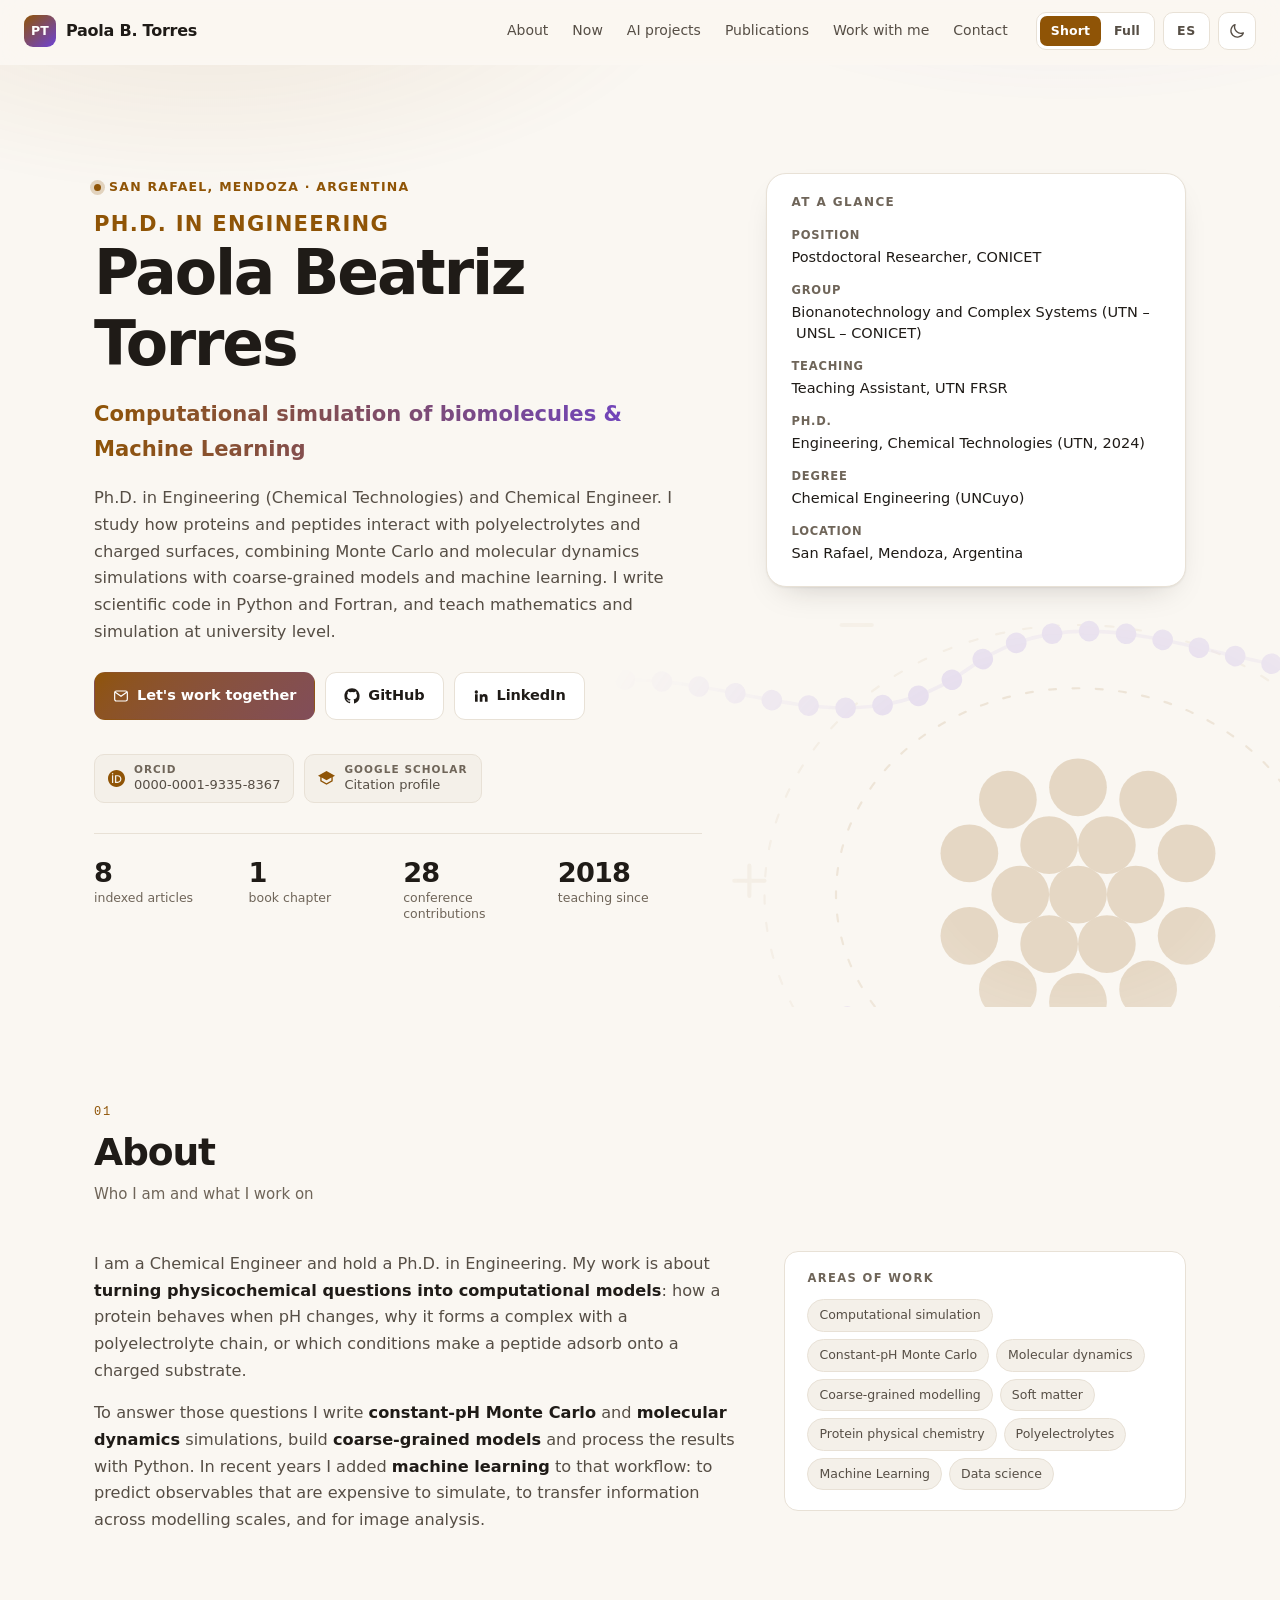
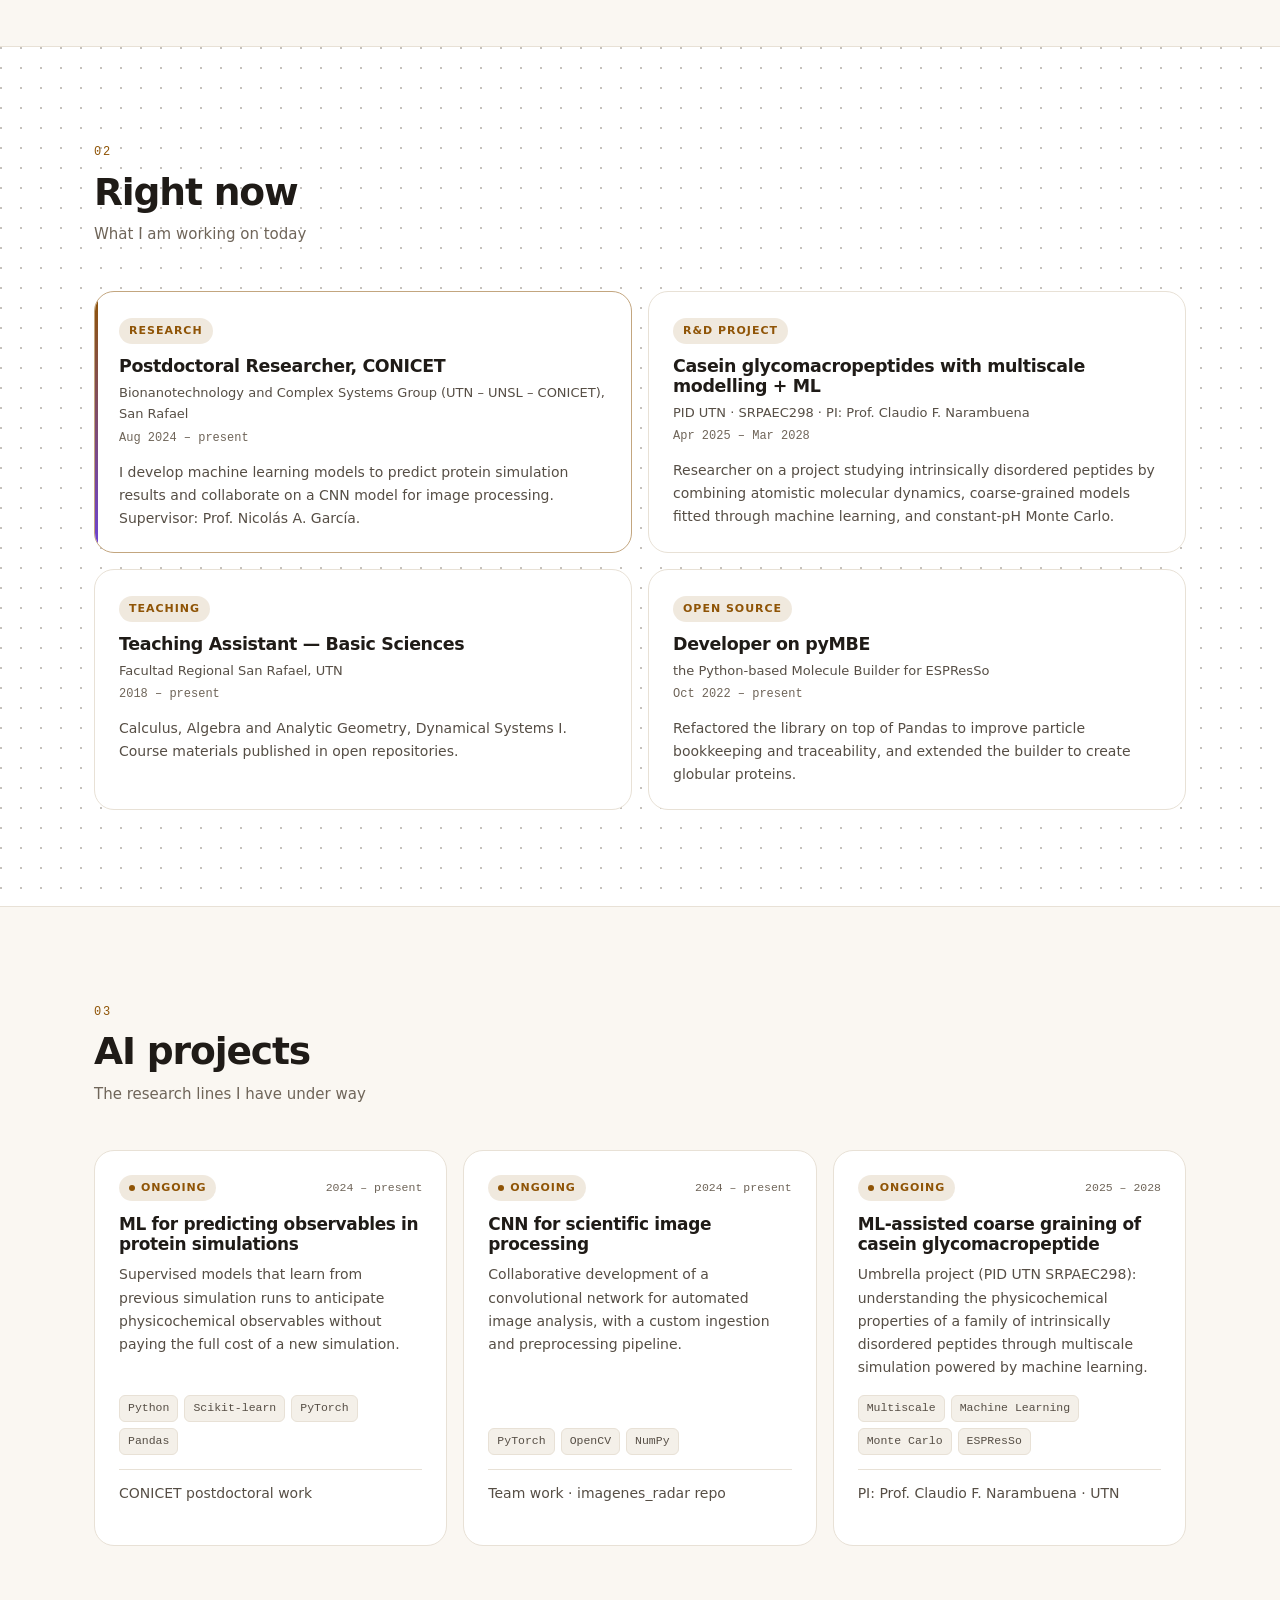
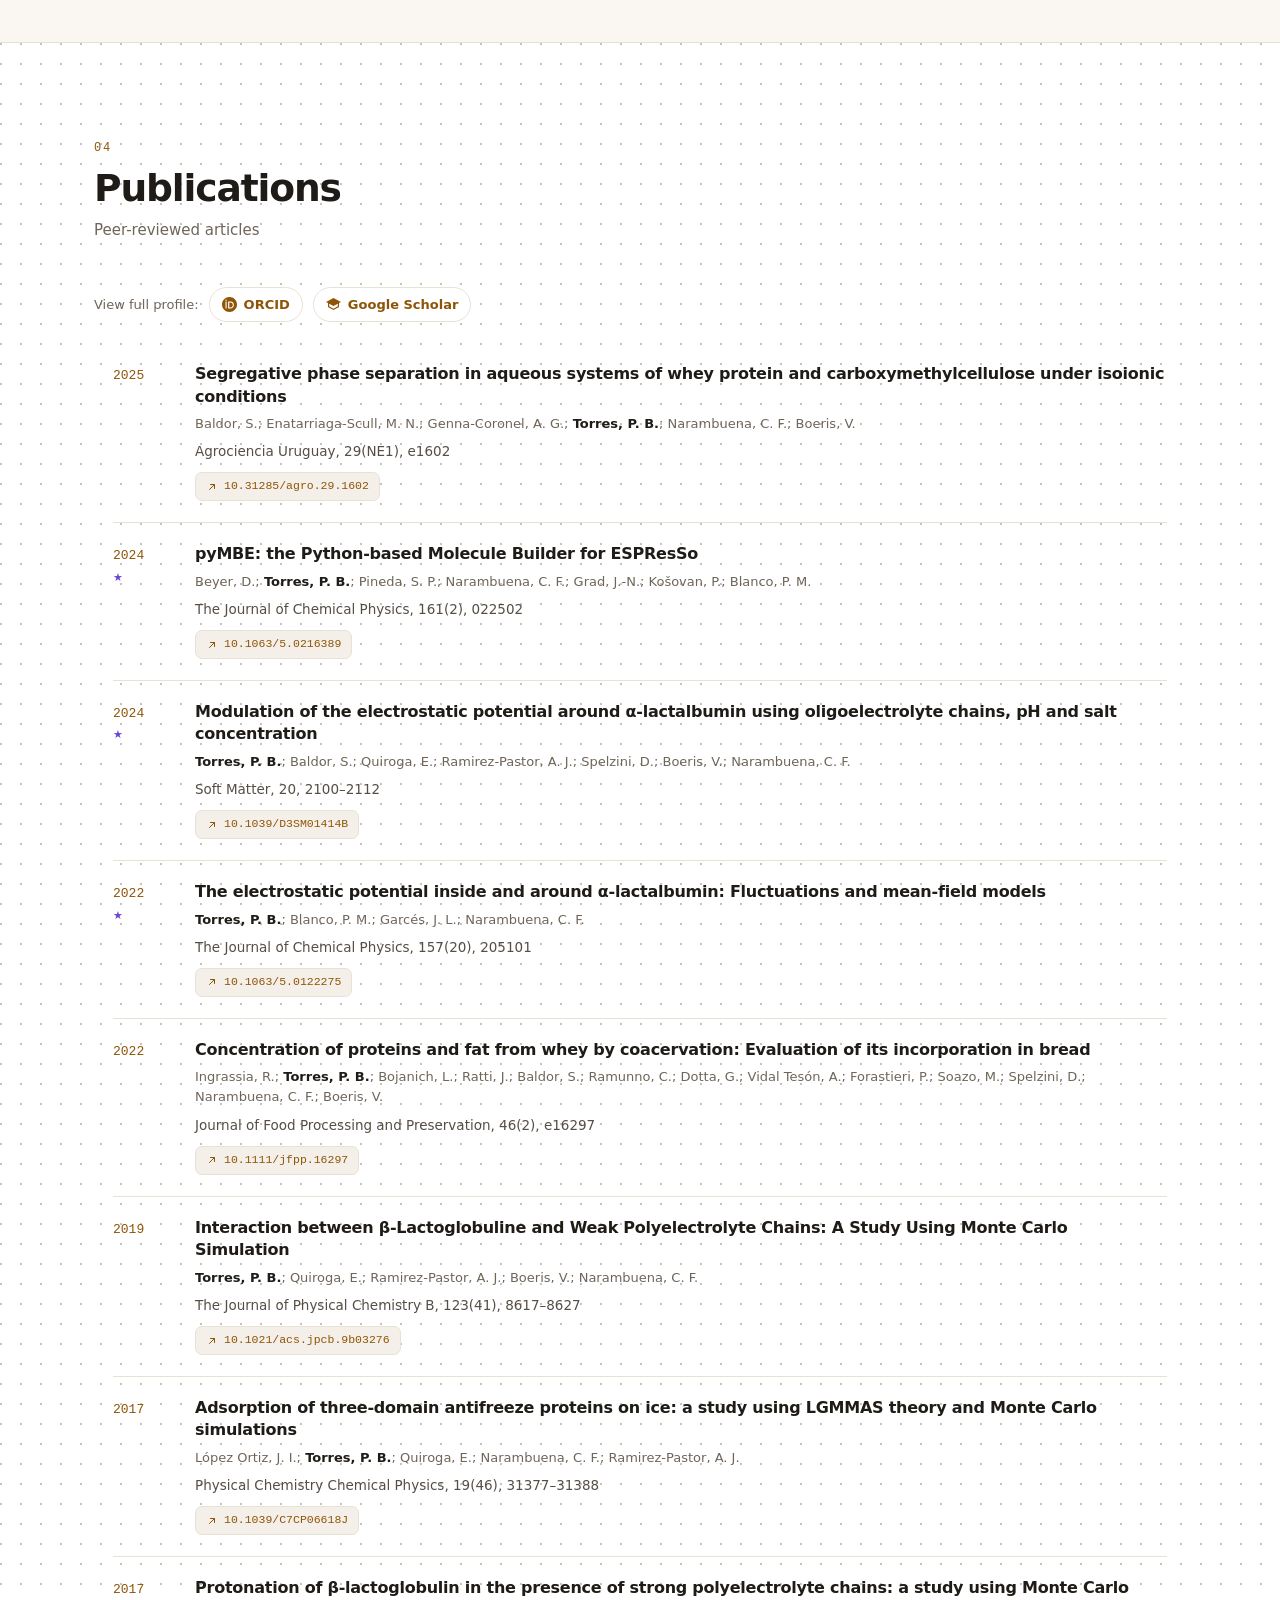
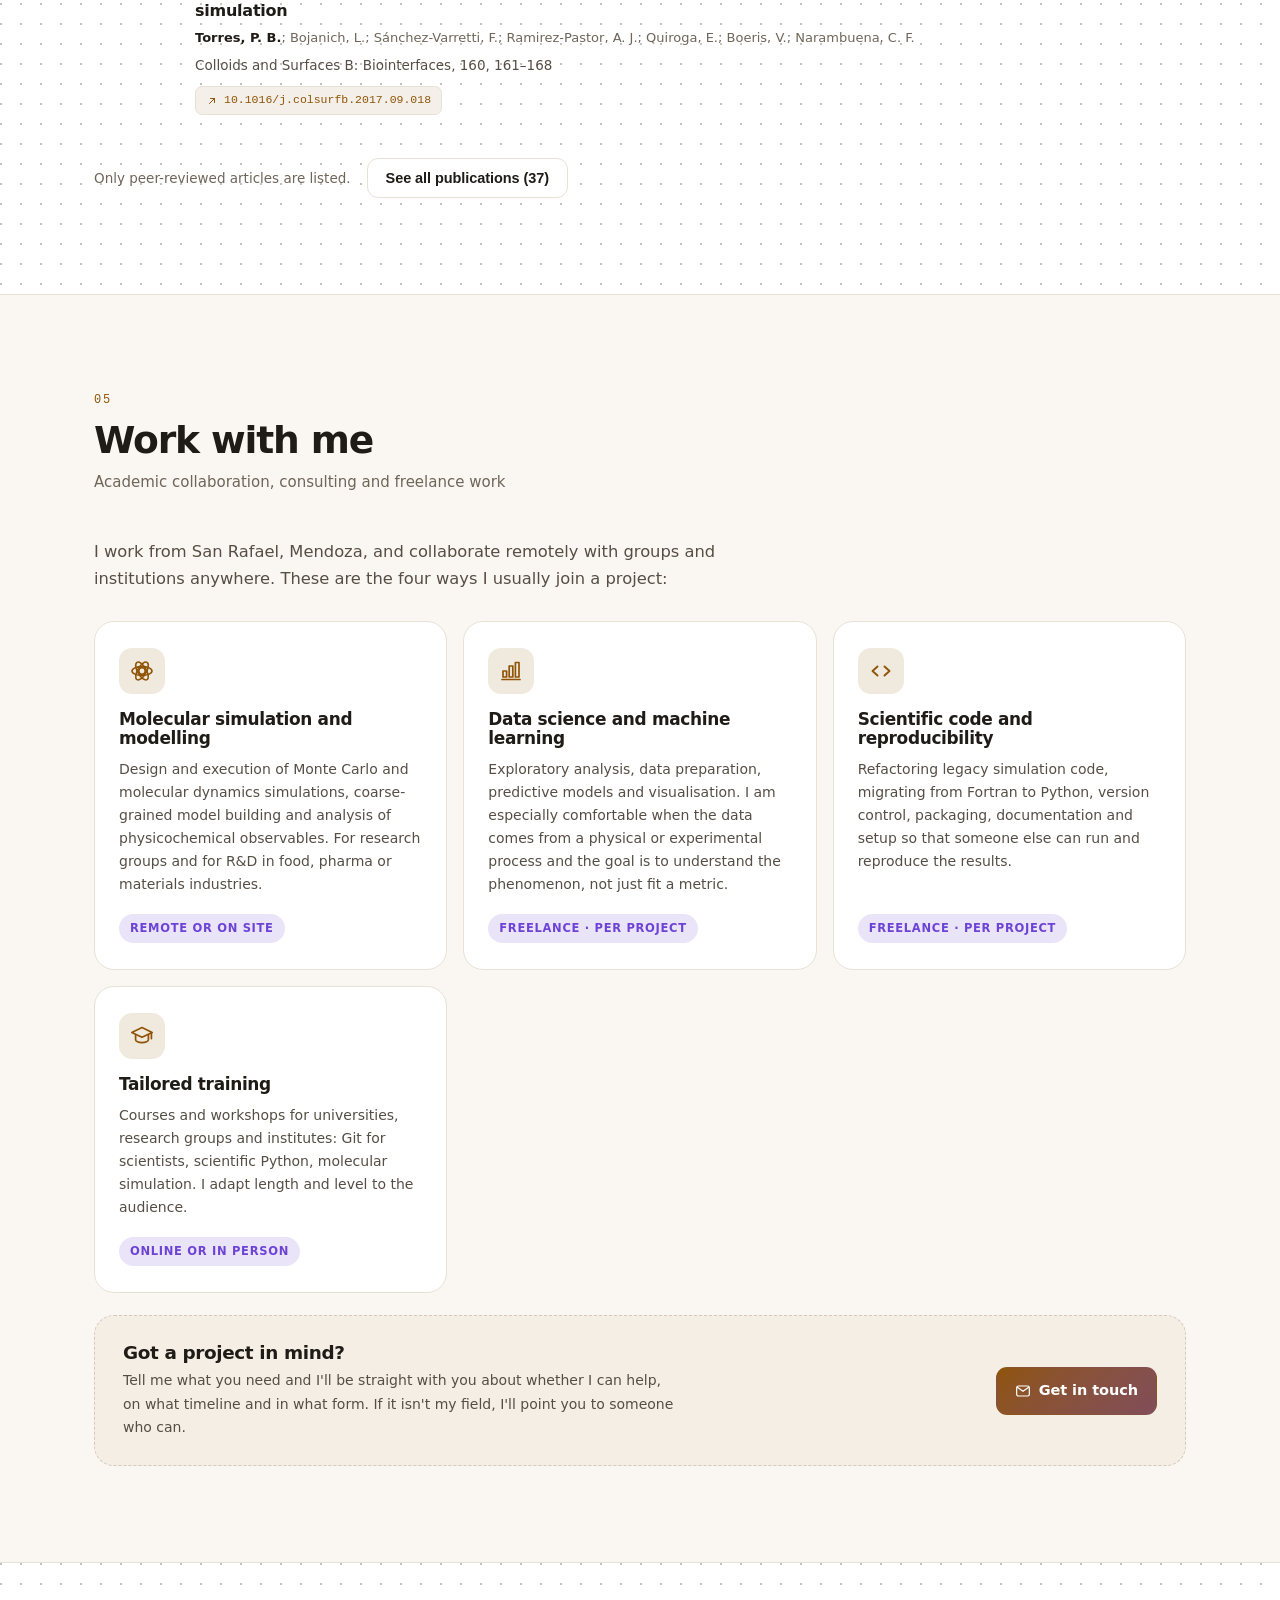
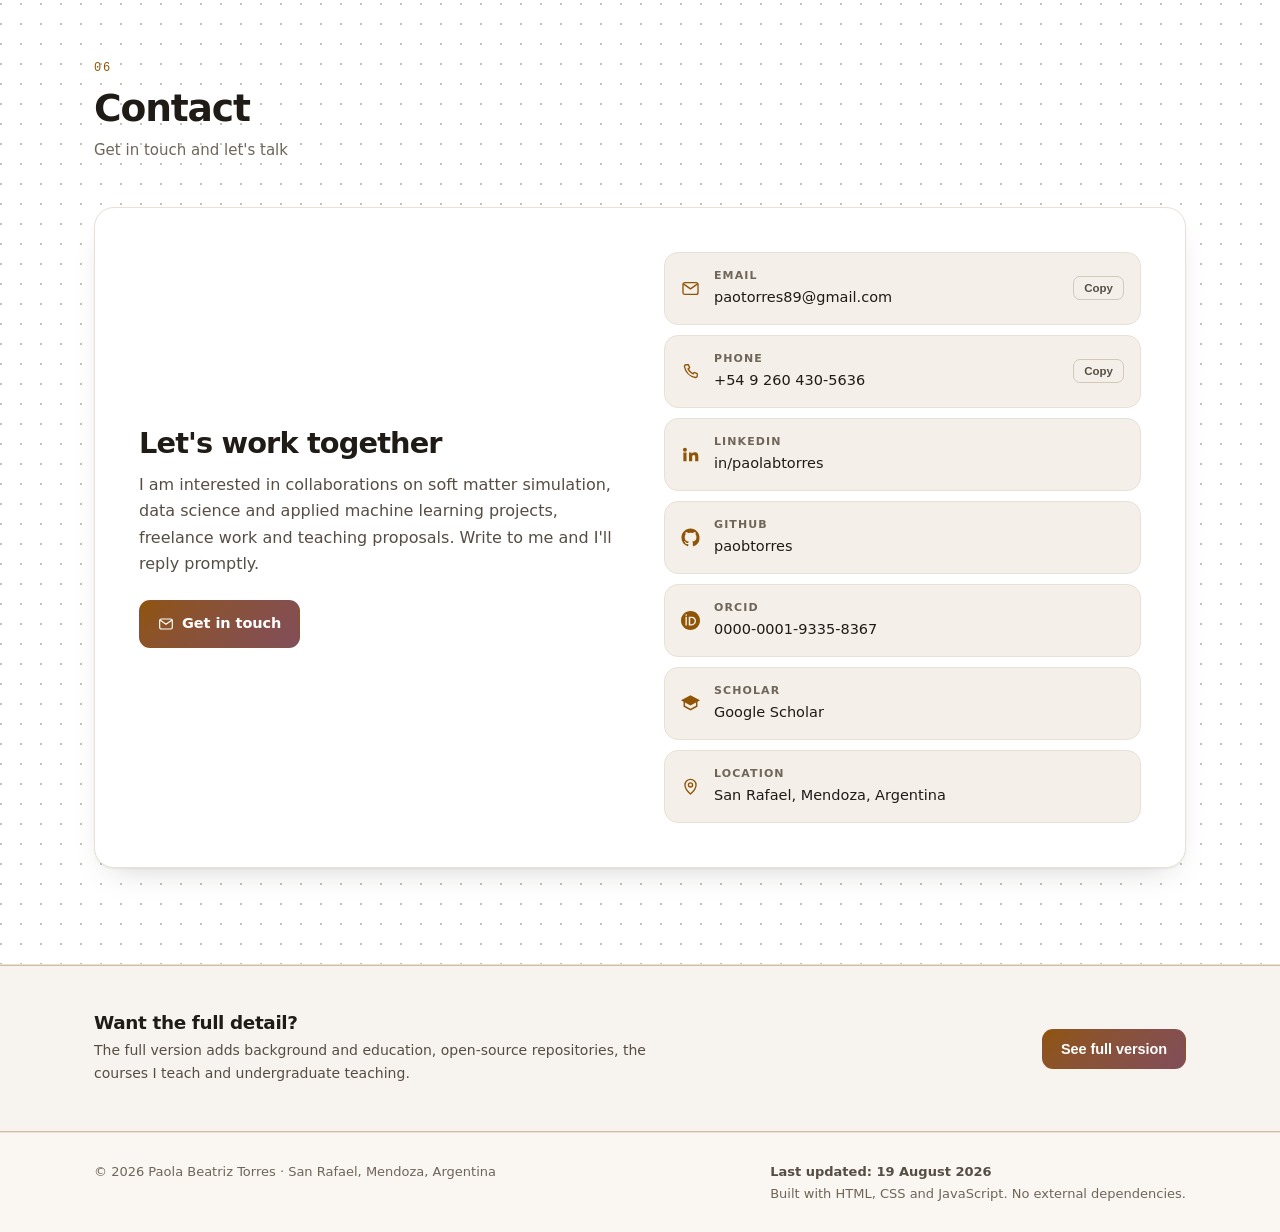
==== commit 7afd271d: "Conmutador de vista: control segmentado en vez de botón único El botón mostraba el destino («Ver tod" ====
--- a/index.html
+++ b/index.html
@@ -64,7 +64,10 @@
     <nav class="nav__links" id="navLinks"></nav>
 
     <div class="nav__actions">
-      <button class="langbtn viewbtn" id="viewToggle" type="button"></button>
+      <div class="viewswitch" id="viewSwitch" role="group">
+        <button type="button" data-ver="esencial" id="viewSimple"></button>
+        <button type="button" data-ver="completa" id="viewFull"></button>
+      </div>
       <button class="langbtn" id="langToggle" type="button"></button>
       <button class="iconbtn" id="themeToggle" type="button">
         <svg class="ico-sun" viewBox="0 0 24 24" aria-hidden="true"><circle cx="12" cy="12" r="4.2"/><path d="M12 2v2.6M12 19.4V22M2 12h2.6M19.4 12H22M4.9 4.9l1.9 1.9M17.2 17.2l1.9 1.9M19.1 4.9l-1.9 1.9M6.8 17.2l-1.9 1.9"/></svg>
--- a/styles.css
+++ b/styles.css
@@ -164,10 +164,28 @@
 }
 .langbtn:hover { color: var(--accent); border-color: var(--accent); transform: translateY(-1px); }
 
-/* Conmutador de vista: sin mayúsculas forzadas, porque acá el texto es una
-   frase corta ("Ver todo") y no un código de idioma. */
-.viewbtn { letter-spacing: .01em; white-space: nowrap; }
-.viewbtn[aria-pressed="true"] { color: var(--accent); border-color: var(--accent); }
+/* Conmutador de vista: control segmentado de dos opciones. Se ven las dos a la
+   vez y se resalta la activa, así se entiende de un vistazo en cuál estás y
+   cuál es la otra. Un botón solo obligaba a adivinar si el texto nombraba el
+   estado actual o el destino. */
+.viewswitch {
+  height: 38px; display: flex; align-items: center; gap: 2px; padding: 3px;
+  background: var(--surface); border: 1px solid var(--border); border-radius: 10px;
+}
+.viewswitch button {
+  height: 100%; padding: 0 11px; border: 0; background: none;
+  /* El segmento activo se distingue por el relleno ámbar, no por atenuar el
+     texto del otro: --muted acá quedaba en 4.49:1 sobre --surface, apenas por
+     debajo de AA para 12,5 px. */
+  border-radius: 7px; color: var(--text-2); cursor: pointer;
+  font: 600 12.5px/1 var(--font); letter-spacing: .01em; white-space: nowrap;
+  transition: color .18s, background-color .18s;
+}
+.viewswitch button:hover { color: var(--text); }
+.viewswitch button[aria-pressed="true"] {
+  background: var(--accent); color: var(--accent-ink); cursor: default;
+}
+.viewswitch button[aria-pressed="true"]:hover { color: var(--accent-ink); }
 
 .nav__burger { display: none; }
 
@@ -767,6 +785,8 @@
 @media (max-width: 400px) {
   .nav__actions { gap: 6px; }
   .langbtn { padding: 0 10px; }
+  .viewswitch { padding: 2px; }
+  .viewswitch button { padding: 0 8px; }
 }
 
 /* ------------------------------------------------------------- A11Y / PRINT */
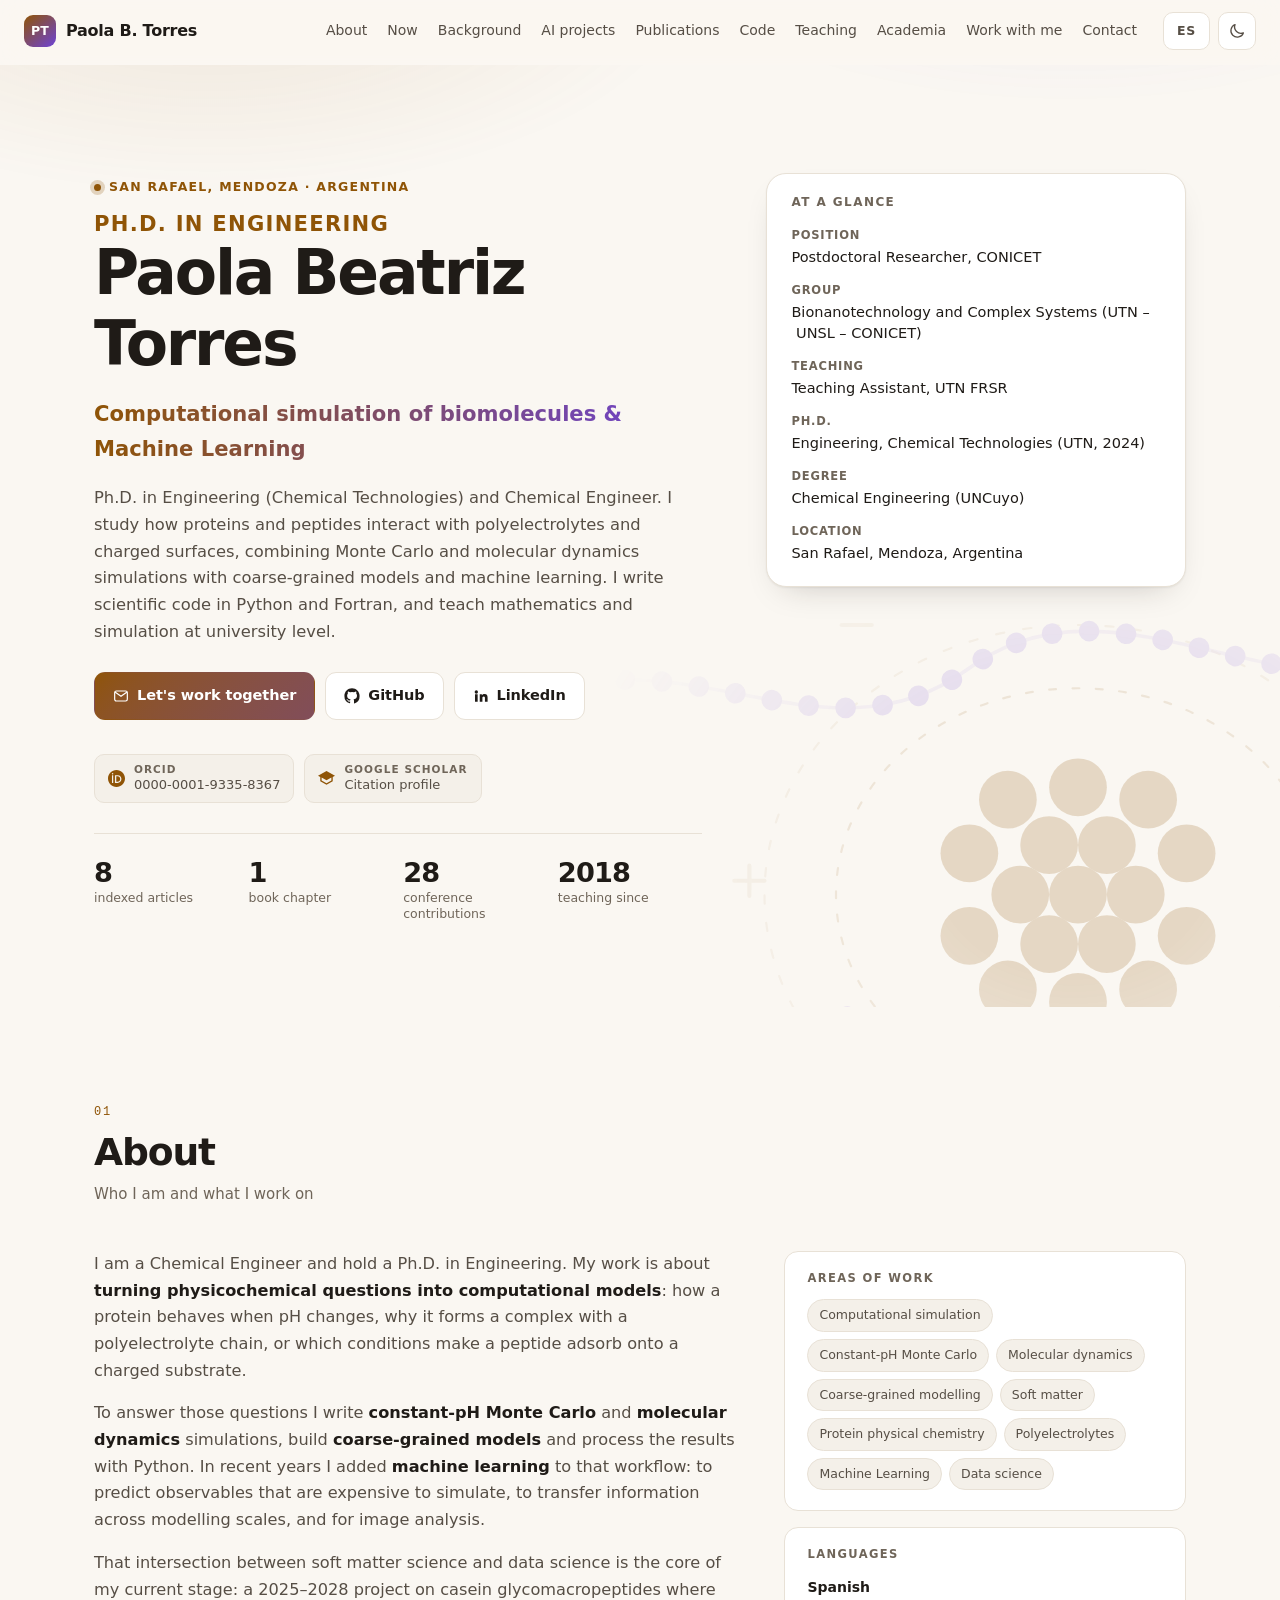
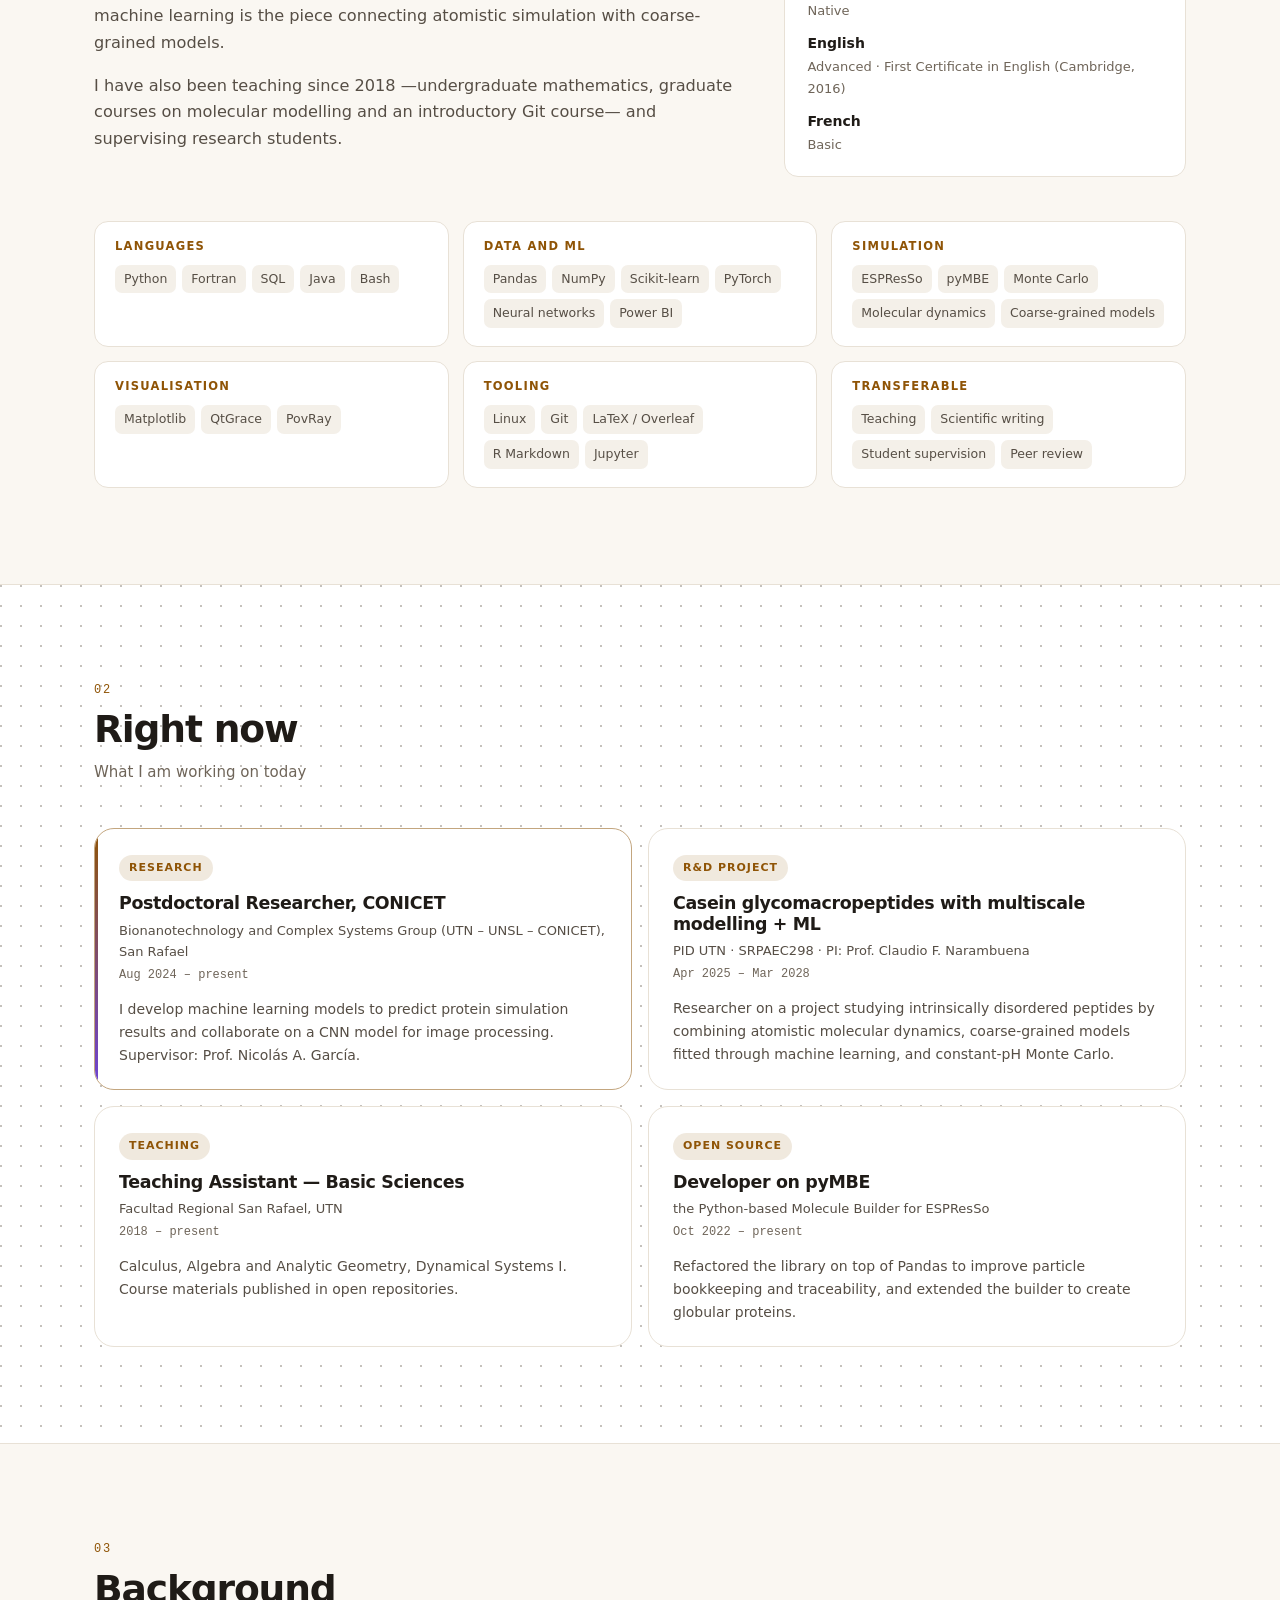
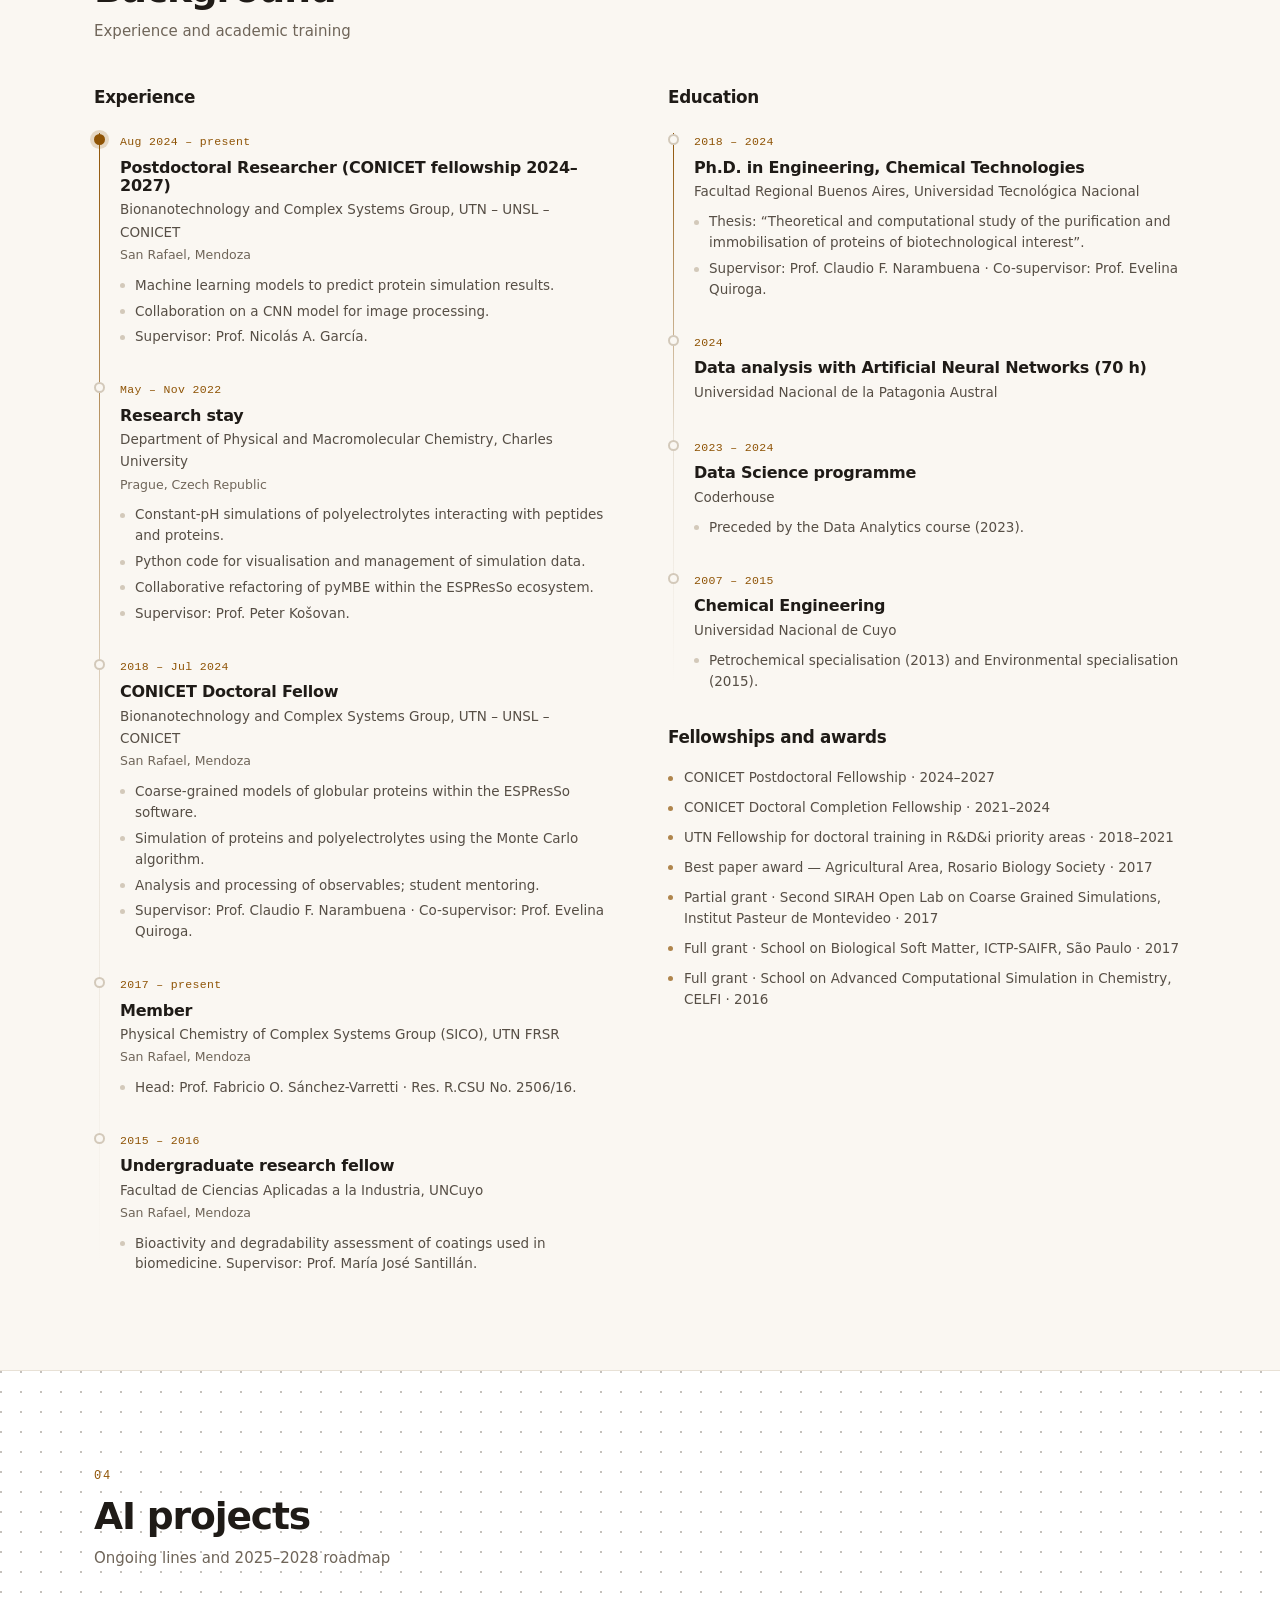
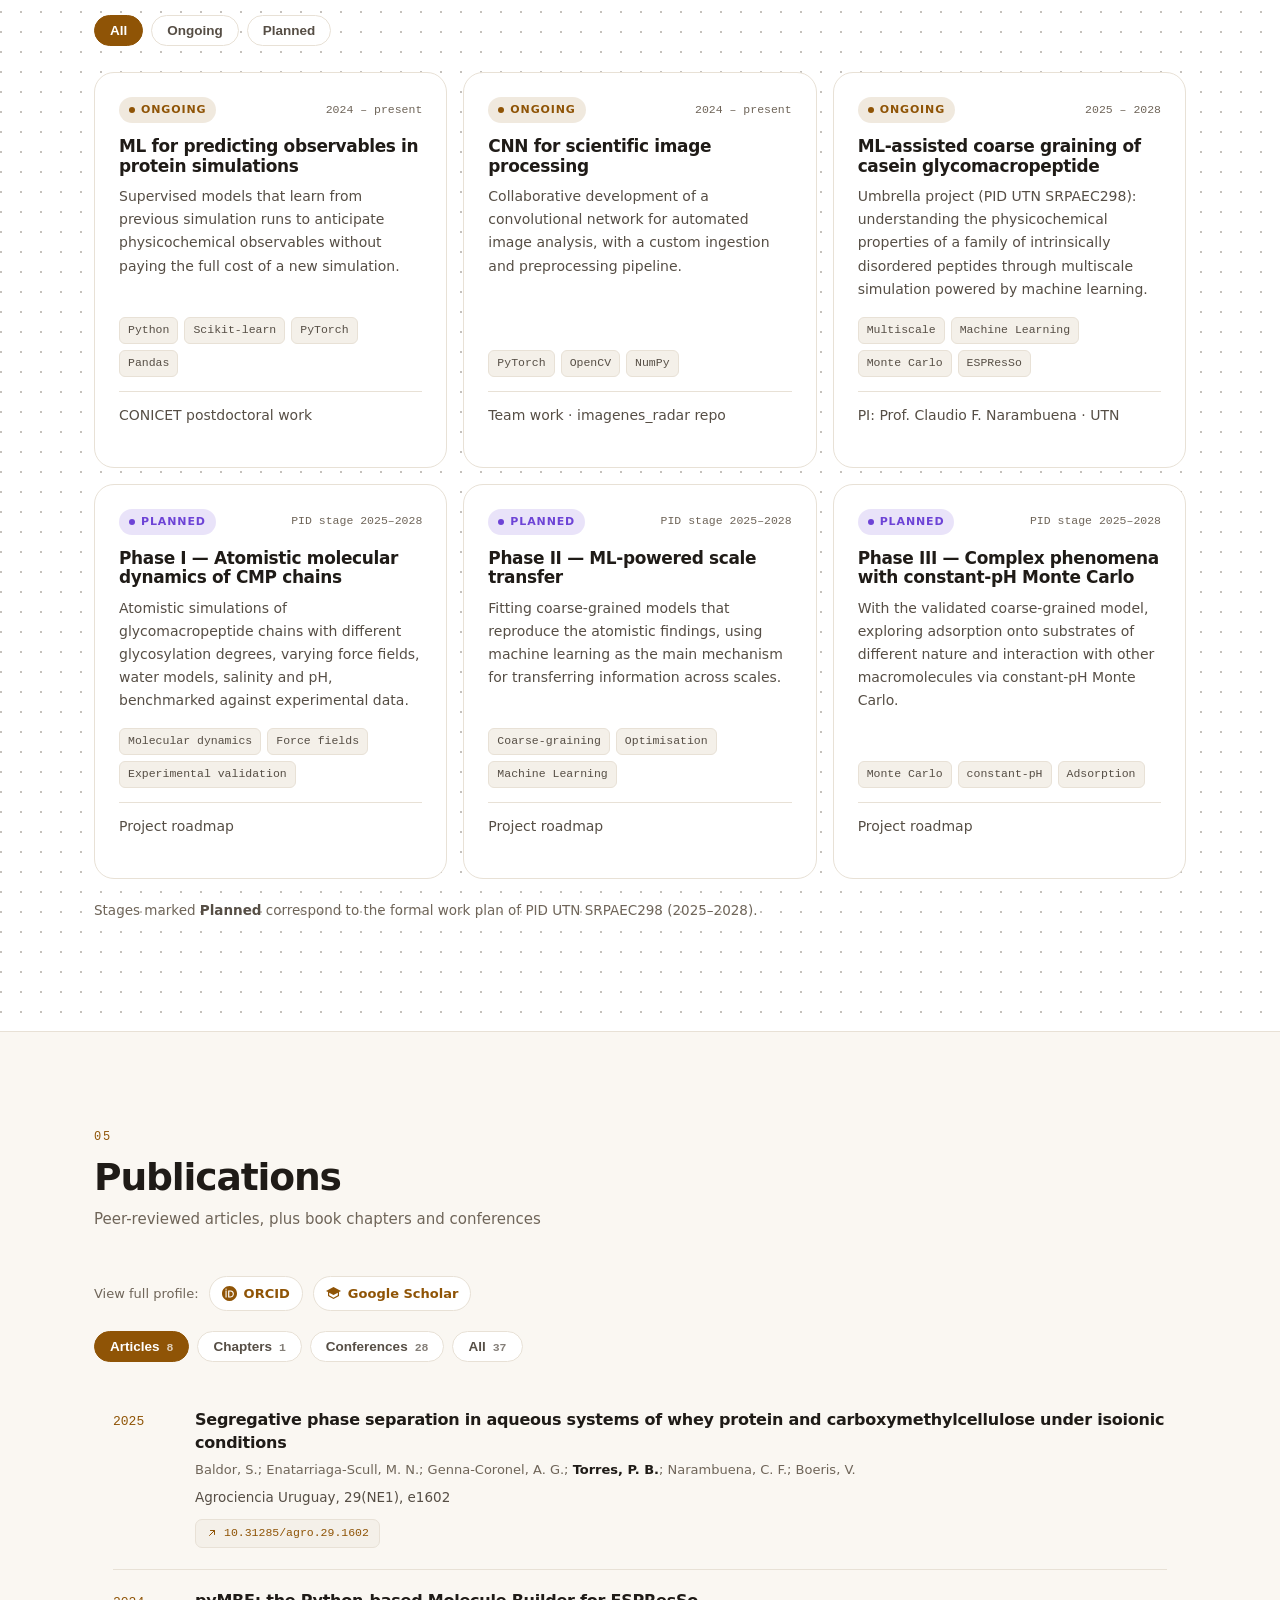
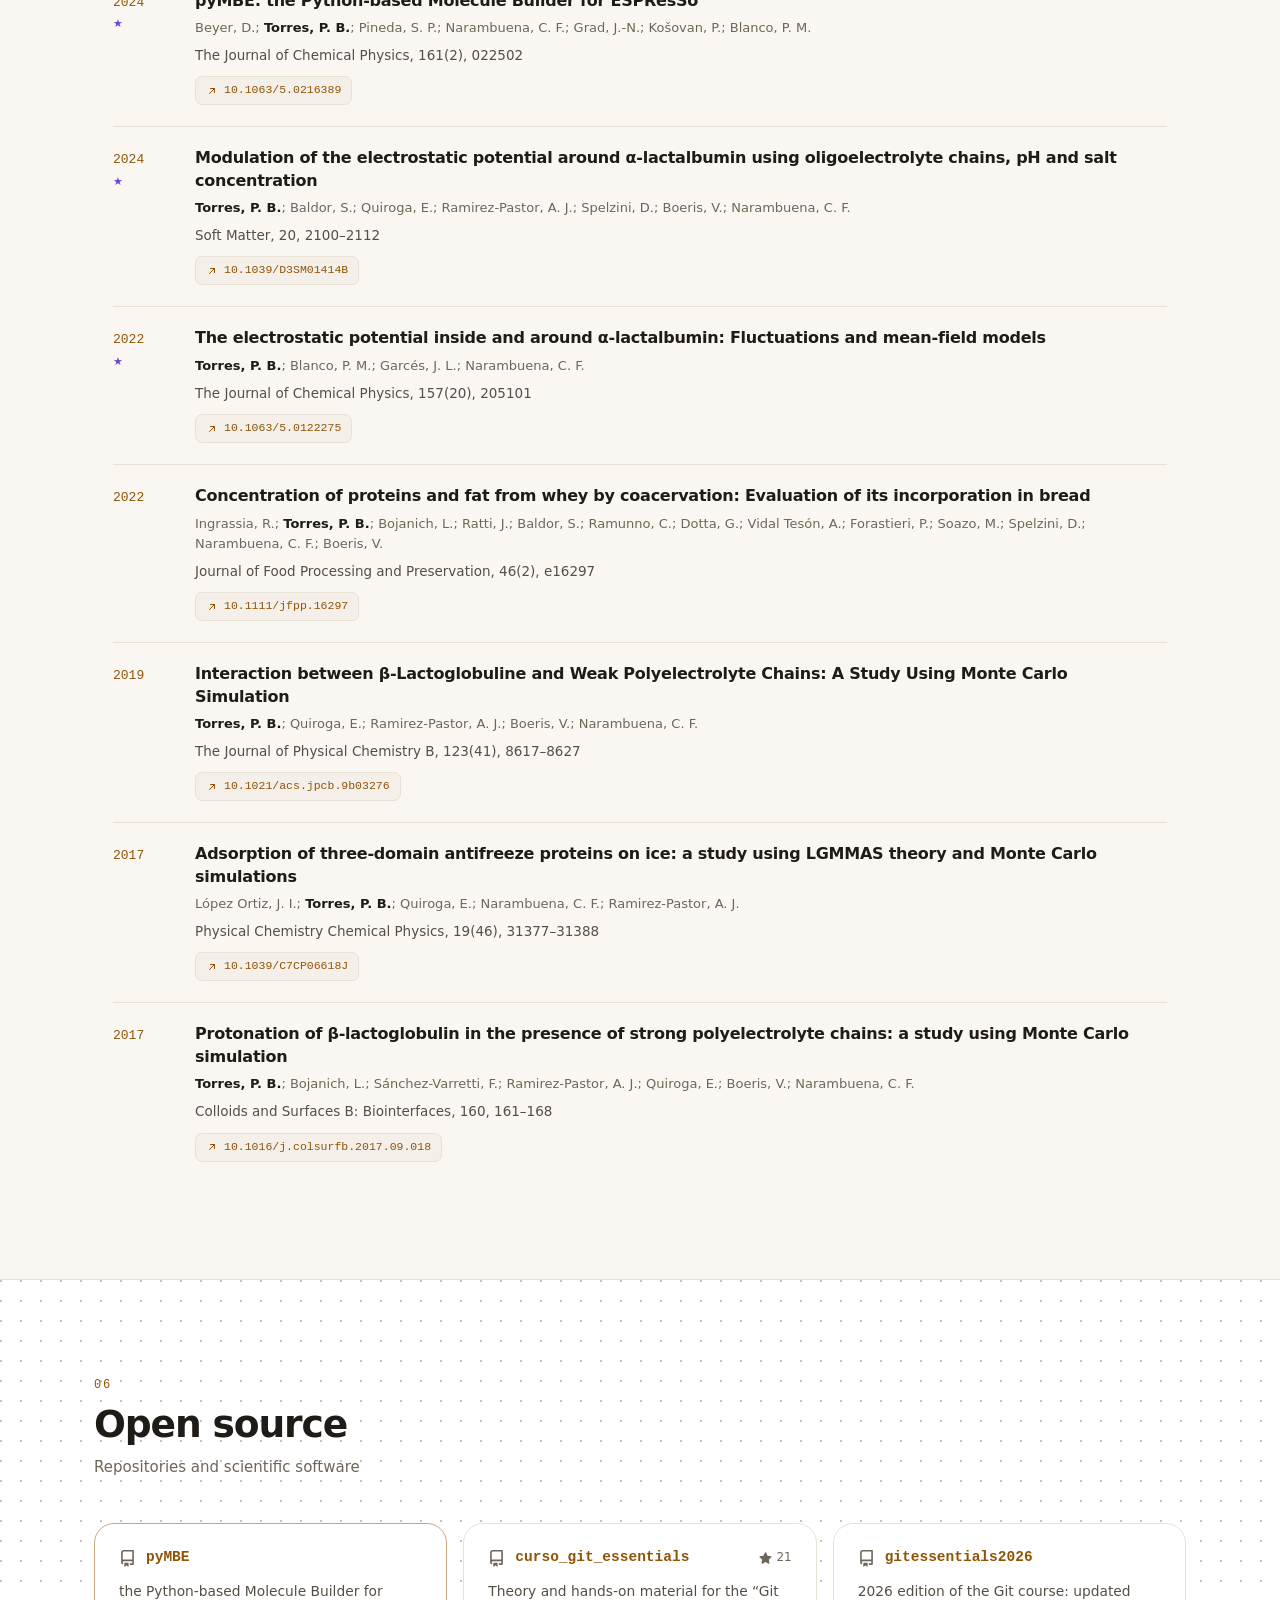
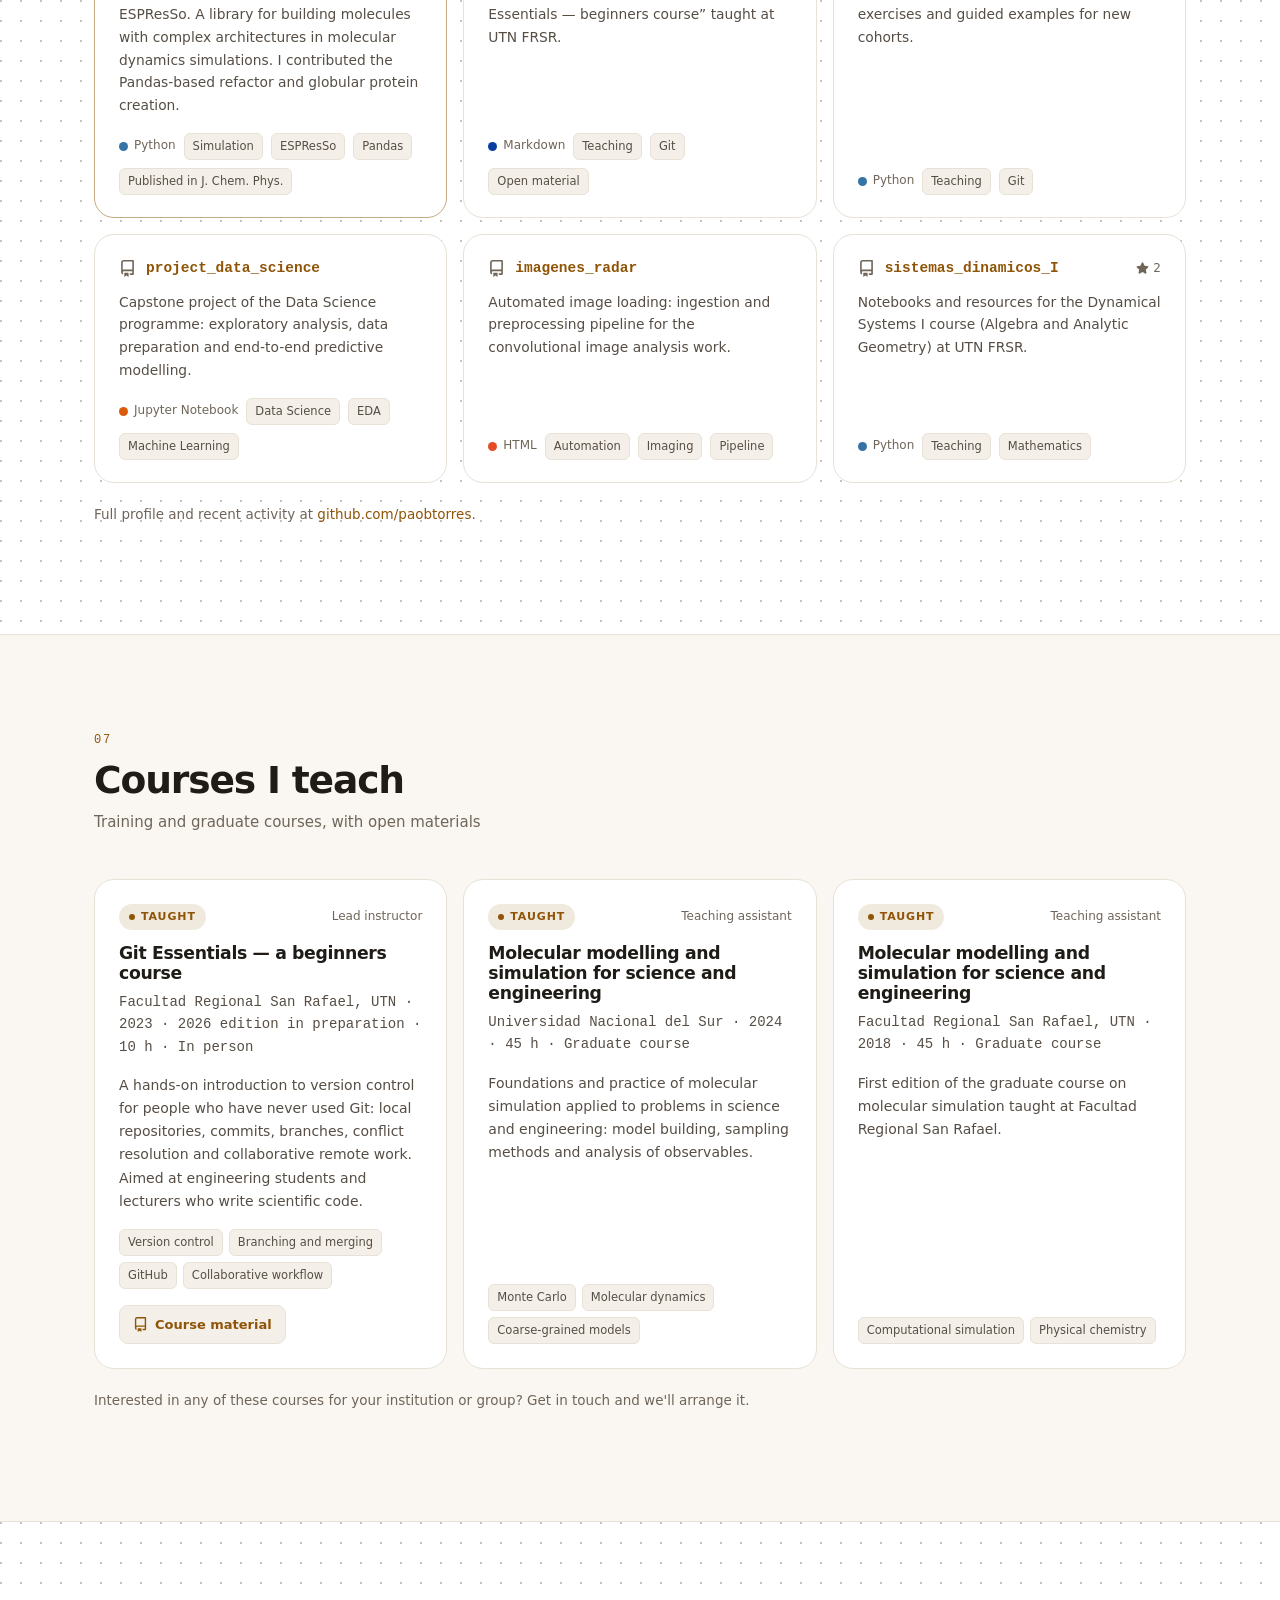
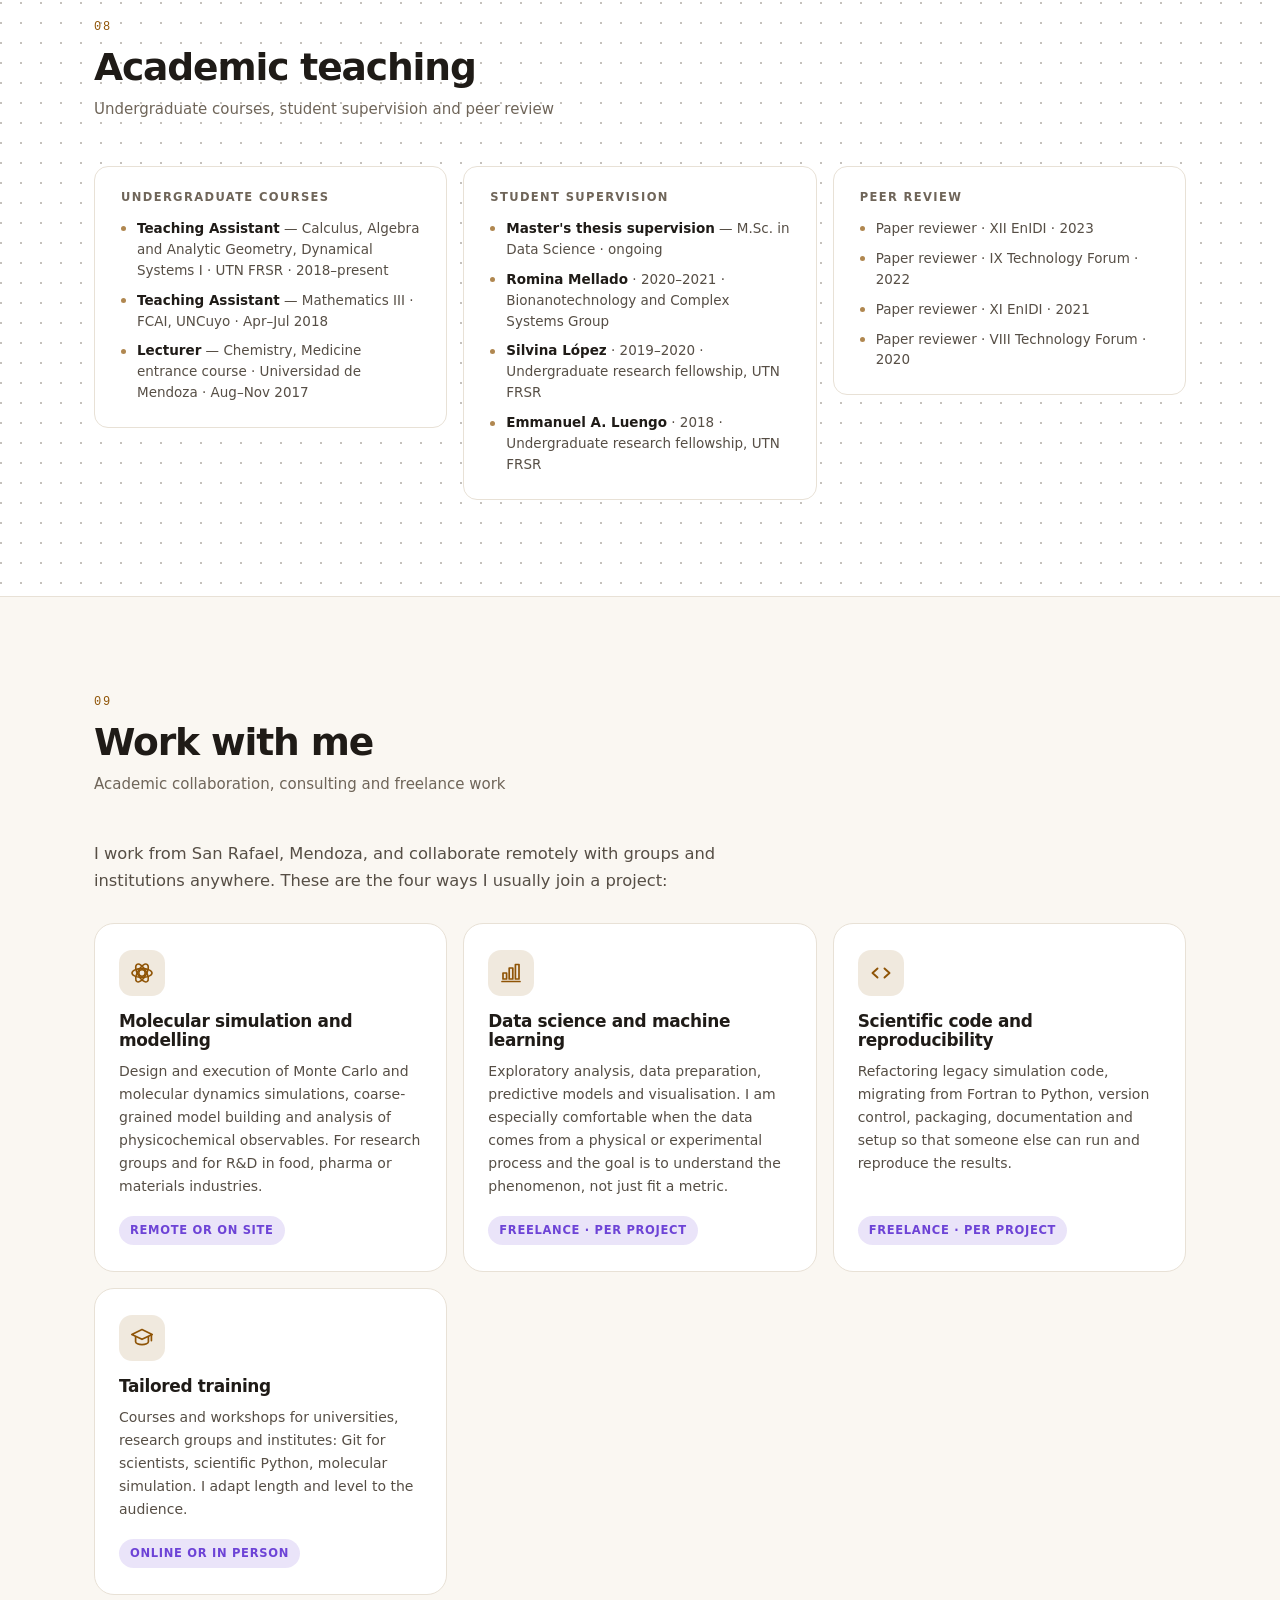
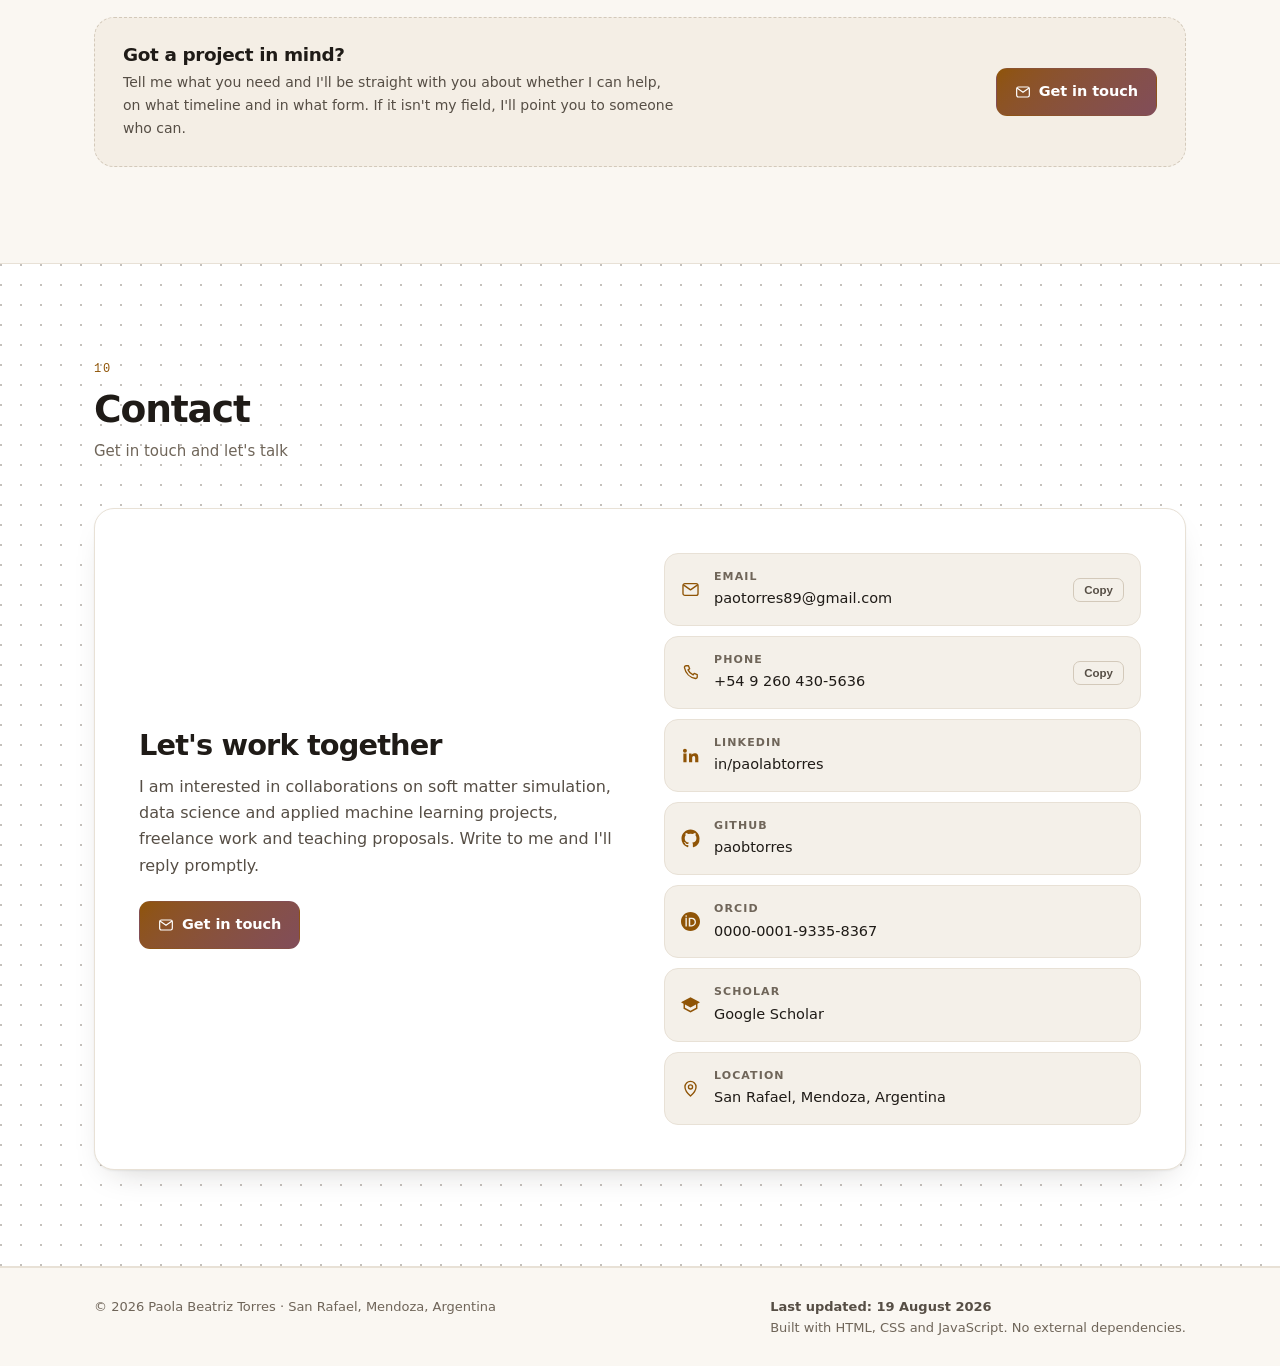
==== commit b3072a8d: "Quitar el conmutador de vista simple/completa La página muestra siempre las diez secciones. Se elimi" ====
--- a/index.html
+++ b/index.html
@@ -1,5 +1,5 @@
 <!DOCTYPE html>
-<html lang="es" data-vista="esencial">
+<html lang="es">
 <head>
   <meta charset="utf-8">
   <meta name="viewport" content="width=device-width, initial-scale=1">
@@ -14,7 +14,7 @@
   <meta property="og:locale" content="es_AR">
   <meta name="twitter:card" content="summary">
 
-  <!-- Aplica tema, idioma y vista antes de pintar, para evitar parpadeos. -->
+  <!-- Aplica tema e idioma antes de pintar, para evitar parpadeos. -->
   <script>
     (function () {
       try {
@@ -30,18 +30,6 @@
         var l = p || localStorage.getItem("pt-lang") ||
                 ((navigator.language || "es").slice(0, 2) === "en" ? "en" : "es");
         document.documentElement.lang = (l === "en" ? "en" : "es");
-
-        /* La vista esencial es la de entrada: muestra lo que necesita quien
-           llega a preguntar por proyectos actuales o líneas de investigación.
-           Un enlace directo a una sección del detalle abre la vista completa.
-           El <html> ya viene con data-vista="esencial", así que si esto falla
-           no hay parpadeo: sólo no se recupera la preferencia guardada.
-           app.js repite la decisión leyendo las clases .solo-completa del DOM,
-           que son la fuente de verdad; esta lista es sólo para no parpadear. */
-        var v = q.get("vista") || localStorage.getItem("pt-vista") || "esencial";
-        var h = (location.hash || "").slice(1);
-        if (h && ["trayectoria", "codigo", "cursos", "docencia"].indexOf(h) !== -1) v = "completa";
-        document.documentElement.setAttribute("data-vista", v === "completa" ? "completa" : "esencial");
       } catch (e) {}
     })();
   </script>
@@ -64,10 +52,6 @@
     <nav class="nav__links" id="navLinks"></nav>
 
     <div class="nav__actions">
-      <div class="viewswitch" id="viewSwitch" role="group">
-        <button type="button" data-ver="esencial" id="viewSimple"></button>
-        <button type="button" data-ver="completa" id="viewFull"></button>
-      </div>
       <button class="langbtn" id="langToggle" type="button"></button>
       <button class="iconbtn" id="themeToggle" type="button">
         <svg class="ico-sun" viewBox="0 0 24 24" aria-hidden="true"><circle cx="12" cy="12" r="4.2"/><path d="M12 2v2.6M12 19.4V22M2 12h2.6M19.4 12H22M4.9 4.9l1.9 1.9M17.2 17.2l1.9 1.9M19.1 4.9l-1.9 1.9M6.8 17.2l-1.9 1.9"/></svg>
@@ -141,10 +125,10 @@
         <div class="perfil__text" id="perfilText"></div>
         <div class="perfil__side">
           <div class="panel"><h3 class="panel__title" data-t="areas"></h3><ul class="taglist" id="perfilAreas"></ul></div>
-          <div class="panel solo-completa"><h3 class="panel__title" data-t="idiomas"></h3><ul class="kvlist" id="perfilIdiomas"></ul></div>
+          <div class="panel"><h3 class="panel__title" data-t="idiomas"></h3><ul class="kvlist" id="perfilIdiomas"></ul></div>
         </div>
       </div>
-      <div class="skills solo-completa" id="skills"></div>
+      <div class="skills" id="skills"></div>
     </div>
   </section>
 
@@ -157,7 +141,7 @@
   </section>
 
   <!-- ============ TRAYECTORIA ============ -->
-  <section class="section solo-completa" id="trayectoria">
+  <section class="section" id="trayectoria">
     <div class="wrap">
       <div class="sec-head"><span class="sec-num">03</span><h2 data-t="trayectoria"></h2><p class="sec-sub" data-s="trayectoria"></p></div>
       <div class="tray">
@@ -179,9 +163,9 @@
   <section class="section section--alt" id="ia">
     <div class="wrap">
       <div class="sec-head"><span class="sec-num">04</span><h2 data-t="ia"></h2><p class="sec-sub" data-s="ia"></p></div>
-      <div class="filters solo-completa" id="iaFilters" role="group"></div>
+      <div class="filters" id="iaFilters" role="group"></div>
       <div class="iagrid" id="iaGrid"></div>
-      <p class="note solo-completa" id="iaNote"></p>
+      <p class="note" id="iaNote"></p>
     </div>
   </section>
 
@@ -190,14 +174,13 @@
     <div class="wrap">
       <div class="sec-head"><span class="sec-num">05</span><h2 data-t="publicaciones"></h2><p class="sec-sub" data-s="publicaciones"></p></div>
       <div class="perfilesbar" id="pubPerfiles"></div>
-      <div class="filters solo-completa" id="pubFilters" role="group"></div>
+      <div class="filters" id="pubFilters" role="group"></div>
       <ol class="publist" id="pubList"></ol>
-      <div class="pubfoot" id="pubFoot"></div>
     </div>
   </section>
 
   <!-- ============ CÓDIGO ============ -->
-  <section class="section section--alt solo-completa" id="codigo">
+  <section class="section section--alt" id="codigo">
     <div class="wrap">
       <div class="sec-head"><span class="sec-num">06</span><h2 data-t="codigo"></h2><p class="sec-sub" data-s="codigo"></p></div>
       <div class="repogrid" id="repoGrid"></div>
@@ -206,7 +189,7 @@
   </section>
 
   <!-- ============ CURSOS ============ -->
-  <section class="section solo-completa" id="cursos">
+  <section class="section" id="cursos">
     <div class="wrap">
       <div class="sec-head"><span class="sec-num">07</span><h2 data-t="cursos"></h2><p class="sec-sub" data-s="cursos"></p></div>
       <div class="cursogrid" id="cursoGrid"></div>
@@ -215,7 +198,7 @@
   </section>
 
   <!-- ============ DOCENCIA ============ -->
-  <section class="section section--alt solo-completa" id="docencia">
+  <section class="section section--alt" id="docencia">
     <div class="wrap">
       <div class="sec-head"><span class="sec-num">08</span><h2 data-t="docencia"></h2><p class="sec-sub" data-s="docencia"></p></div>
       <div class="docgrid">
@@ -244,8 +227,6 @@
     </div>
   </section>
 
-  <!-- Puente hacia la vista completa; sólo aparece en la vista esencial. -->
-  <div class="vistamas solo-esencial" id="vistaMas"></div>
 
 </main>
 
--- a/styles.css
+++ b/styles.css
@@ -128,7 +128,9 @@
 .nav__links { margin-left: auto; display: flex; align-items: center; gap: 4px; }
 .nav__links a {
   color: var(--text-2); font-size: 14px; font-weight: 500;
-  padding: 7px 10px; border-radius: 999px;
+  /* 8px y no 10: con diez secciones los enlaces quedaban a ~50px de no entrar
+     en 1280, y el ancho real depende de la fuente del sistema de quien mira. */
+  padding: 7px 8px; border-radius: 999px;
   /* Sin nowrap, un enlace largo se parte en dos líneas y agranda el nav sin
      aumentar scrollWidth, con lo que la medición de ajustarNav() falla. */
   white-space: nowrap;
@@ -163,29 +165,6 @@
   transition: color .18s, border-color .18s, transform .18s;
 }
 .langbtn:hover { color: var(--accent); border-color: var(--accent); transform: translateY(-1px); }
-
-/* Conmutador de vista: control segmentado de dos opciones. Se ven las dos a la
-   vez y se resalta la activa, así se entiende de un vistazo en cuál estás y
-   cuál es la otra. Un botón solo obligaba a adivinar si el texto nombraba el
-   estado actual o el destino. */
-.viewswitch {
-  height: 38px; display: flex; align-items: center; gap: 2px; padding: 3px;
-  background: var(--surface); border: 1px solid var(--border); border-radius: 10px;
-}
-.viewswitch button {
-  height: 100%; padding: 0 11px; border: 0; background: none;
-  /* El segmento activo se distingue por el relleno ámbar, no por atenuar el
-     texto del otro: --muted acá quedaba en 4.49:1 sobre --surface, apenas por
-     debajo de AA para 12,5 px. */
-  border-radius: 7px; color: var(--text-2); cursor: pointer;
-  font: 600 12.5px/1 var(--font); letter-spacing: .01em; white-space: nowrap;
-  transition: color .18s, background-color .18s;
-}
-.viewswitch button:hover { color: var(--text); }
-.viewswitch button[aria-pressed="true"] {
-  background: var(--accent); color: var(--accent-ink); cursor: default;
-}
-.viewswitch button[aria-pressed="true"]:hover { color: var(--accent-ink); }
 
 .nav__burger { display: none; }
 
@@ -557,9 +536,6 @@
   color: var(--accent-2); background: color-mix(in srgb, var(--accent-2) 14%, transparent);
   border-radius: 999px; padding: 3px 9px;
 }
-.pubfoot { margin-top: 22px; display: flex; flex-wrap: wrap; align-items: center; gap: 8px 16px; }
-.pubfoot:empty { display: none; }
-.pubfoot .note { margin: 0; }
 
 /* Barra de perfiles arriba de las publicaciones */
 .perfilesbar { display: flex; flex-wrap: wrap; align-items: center; gap: 10px; margin-bottom: 20px; }
@@ -710,27 +686,6 @@
 .foot p { margin: 0; font-size: 13px; color: var(--muted); }
 .foot__upd { color: var(--text-2); font-weight: 600; }
 
-/* ------------------------------------------- VISTA ESENCIAL / COMPLETA */
-/* La vista esencial deja seis secciones: perfil, actualidad, investigación,
-   publicaciones, colaboremos y contacto. Todo lo demás sigue en el documento
-   —el HTML no cambia— y vuelve con el botón «Ver todo» de la barra superior. */
-html[data-vista="esencial"] .solo-completa { display: none !important; }
-html[data-vista="completa"] .solo-esencial { display: none !important; }
-
-/* Va pegada a Contacto, que también usa --bg-alt: sin el tinte ámbar las dos
-   franjas se leerían como un solo bloque. */
-.vistamas {
-  border-block: 1px solid color-mix(in srgb, var(--accent) 26%, var(--border));
-  background: color-mix(in srgb, var(--accent) 7%, var(--bg-alt));
-  padding: clamp(30px, 5vw, 46px) 0;
-}
-.vistamas__inner {
-  display: flex; flex-wrap: wrap; align-items: center;
-  justify-content: space-between; gap: 20px;
-}
-.vistamas h3 { font-size: 1.15rem; margin-bottom: 6px; letter-spacing: -.02em; }
-.vistamas p { font-size: 14px; color: var(--text-2); margin: 0; max-width: 62ch; }
-
 /* ------------------------------------------------------------- REVEAL */
 .reveal { opacity: 0; transform: translateY(16px); }
 .reveal.is-in { opacity: 1; transform: none; transition: opacity .55s var(--step), transform .55s var(--step); }
@@ -777,16 +732,13 @@
   .hero__cta .btn { flex: 1 1 auto; justify-content: center; }
   .hero__perfiles a { flex: 1 1 auto; }
   .buscocta { flex-direction: column; align-items: flex-start; }
-  .vistamas__inner { flex-direction: column; align-items: flex-start; }
-}
-
-/* Con cuatro botones en la barra (vista, idioma, tema y menú) los teléfonos
+}
+
+/* Con tres botones en la barra (idioma, tema y menú) los teléfonos
    más angostos se quedan sin lugar: se achica el aire, no el texto. */
 @media (max-width: 400px) {
   .nav__actions { gap: 6px; }
   .langbtn { padding: 0 10px; }
-  .viewswitch { padding: 2px; }
-  .viewswitch button { padding: 0 8px; }
 }
 
 /* ------------------------------------------------------------- A11Y / PRINT */
@@ -800,11 +752,8 @@
 }
 
 @media print {
-  .nav, .hero__glow, .hero__motivo, .filters, .iconbtn, .langbtn, .copybtn,
-  .vistamas, .pubfoot { display: none !important; }
-  /* Se imprime la vista que está en pantalla, pero el texto del perfil va
-     entero: recortarlo en papel no ahorra nada. */
-  html[data-vista="esencial"] .perfil__text .solo-completa { display: revert !important; }
+  .nav, .hero__glow, .hero__motivo, .filters, .iconbtn, .langbtn,
+  .copybtn { display: none !important; }
   body { background: #fff; color: #000; }
   .section, .section--alt { background: #fff; border: 0; padding: 18px 0; }
   .hero__card, .panel, .nowcard, .iacard, .repocard, .curso, .busco, .contact { box-shadow: none; border: 1px solid #ddd; }
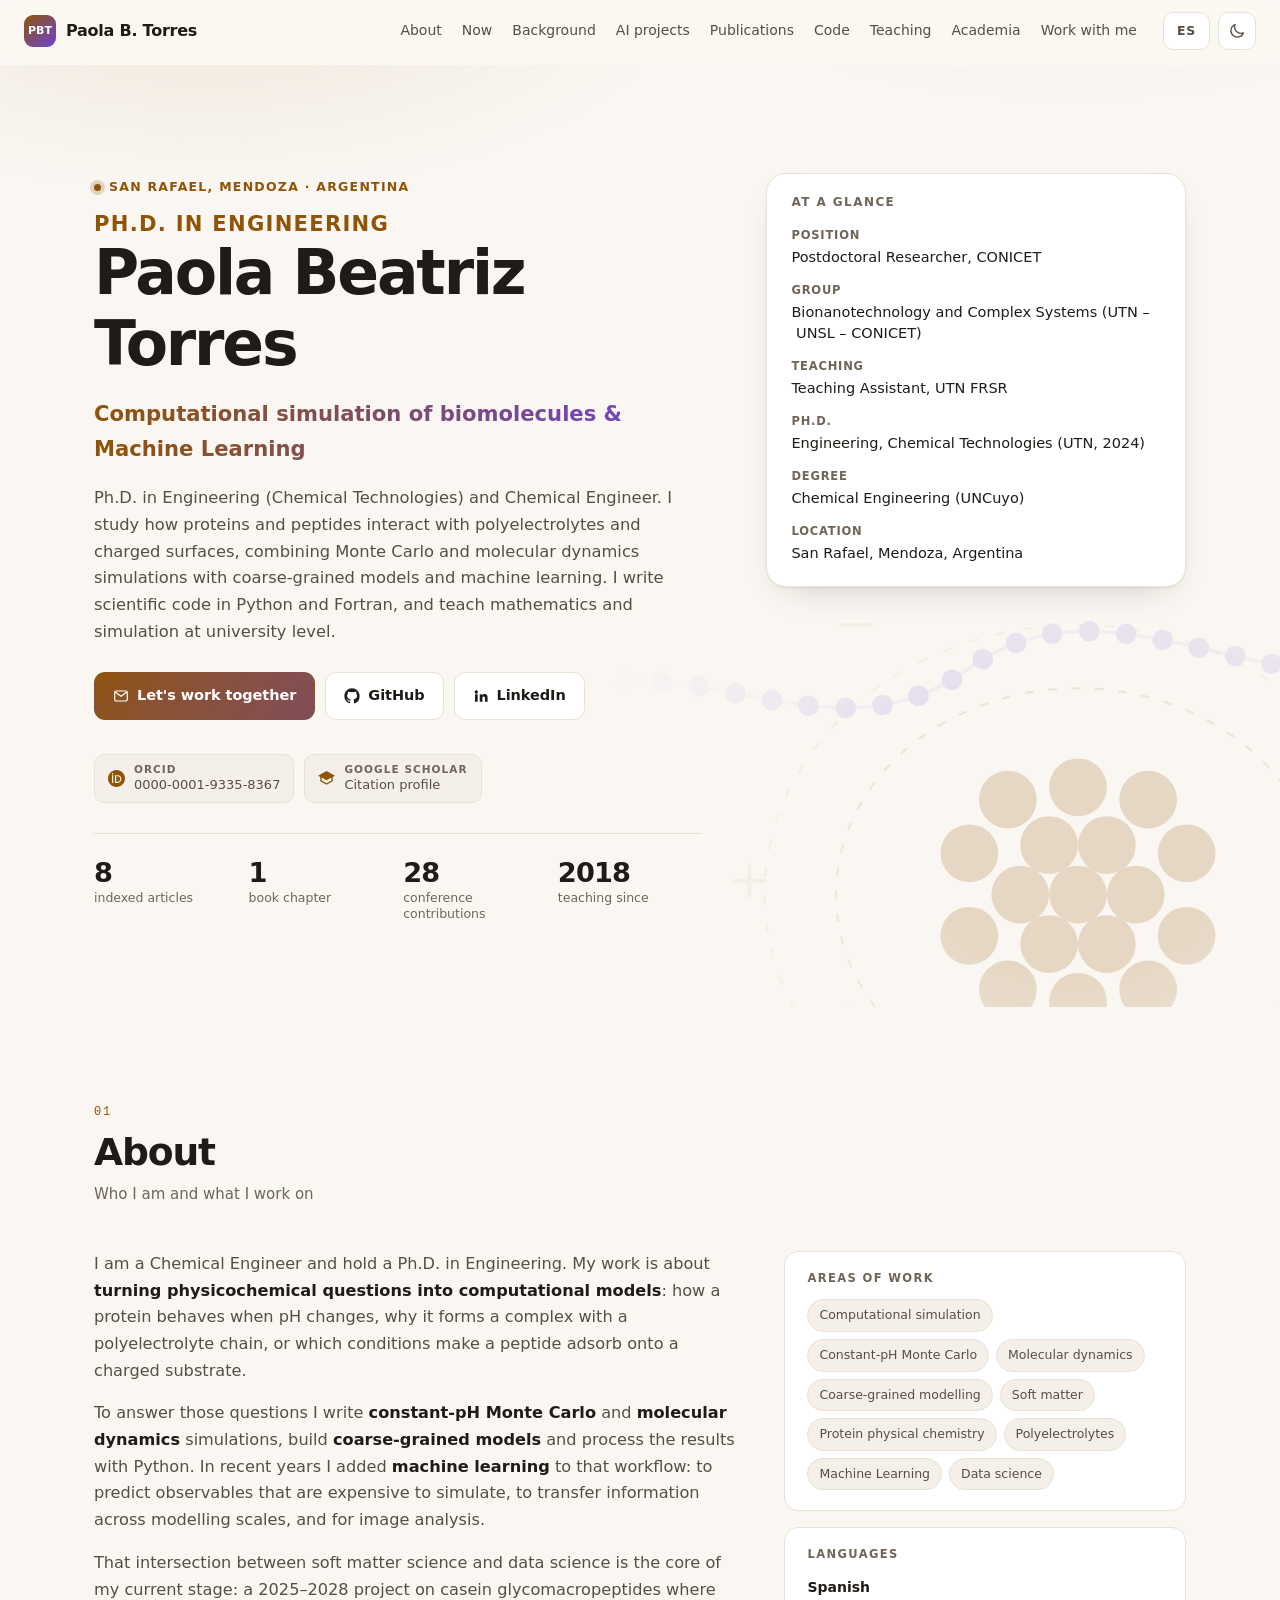
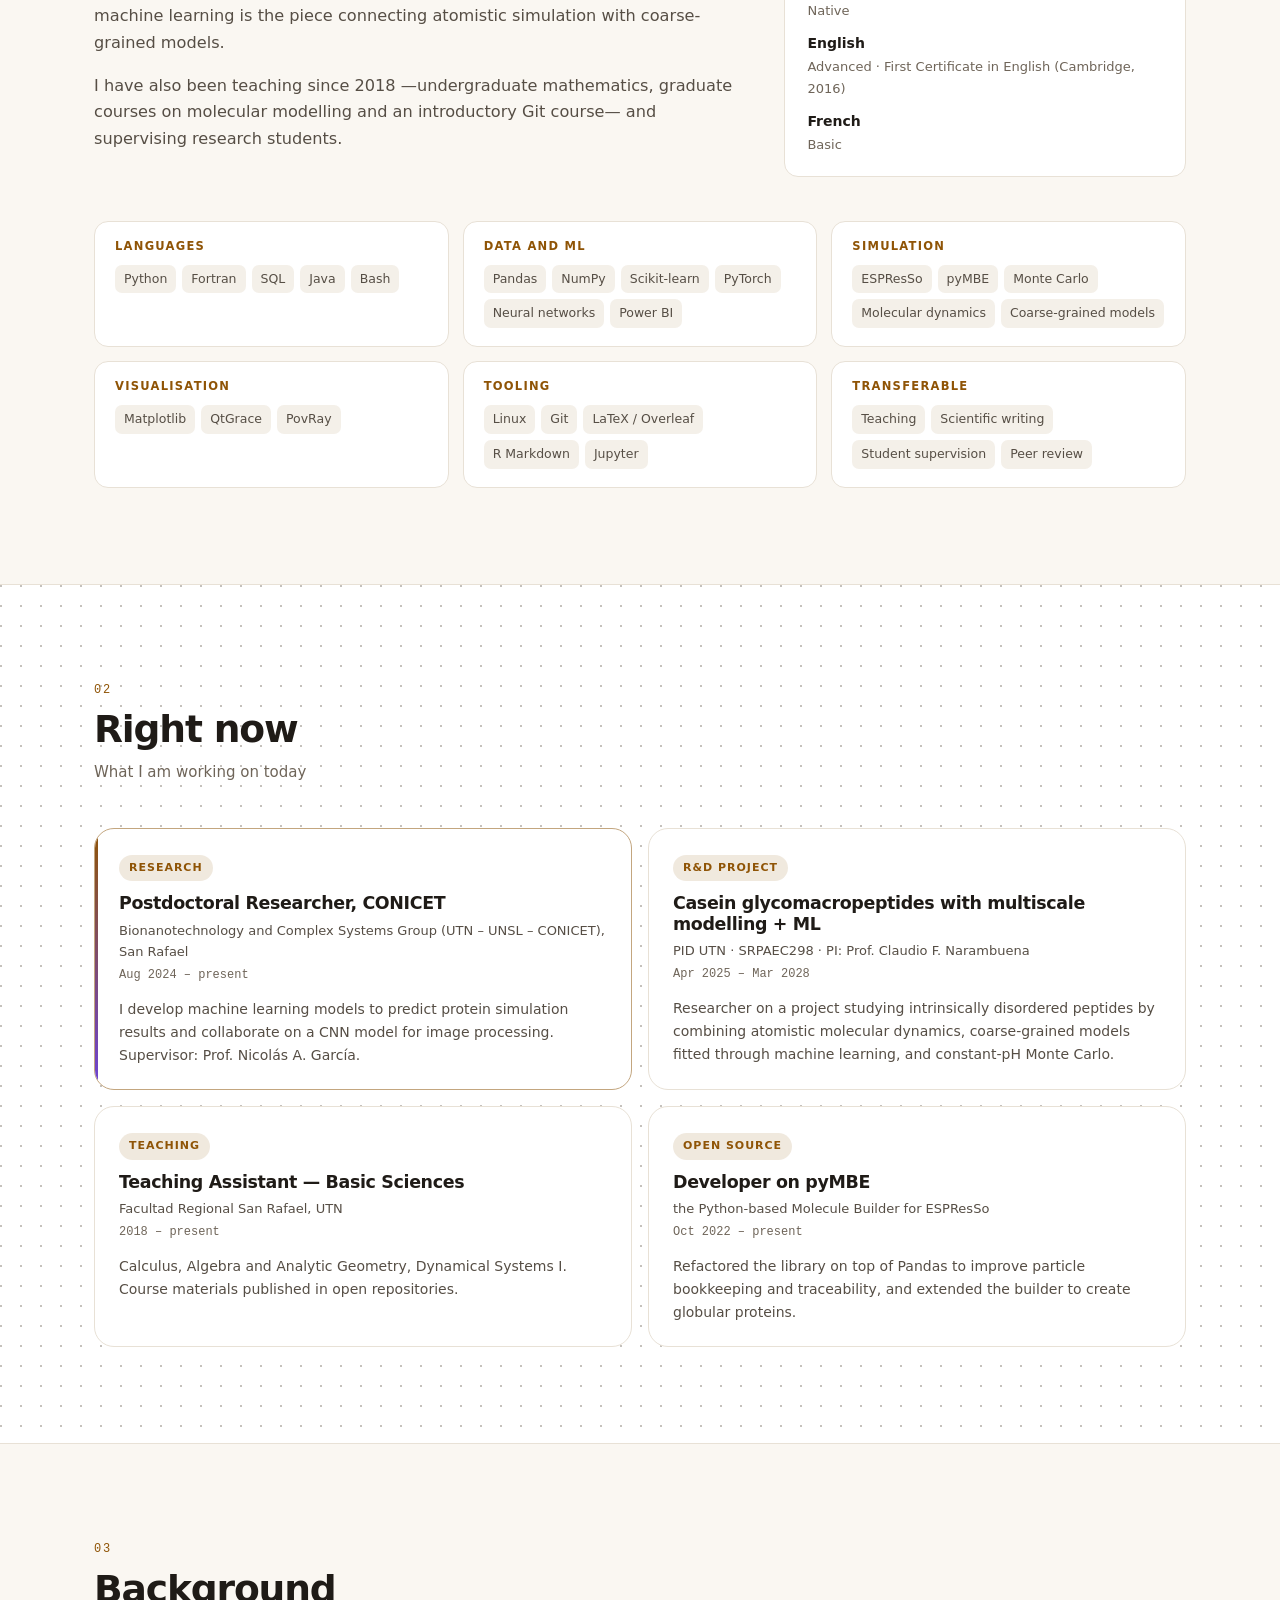
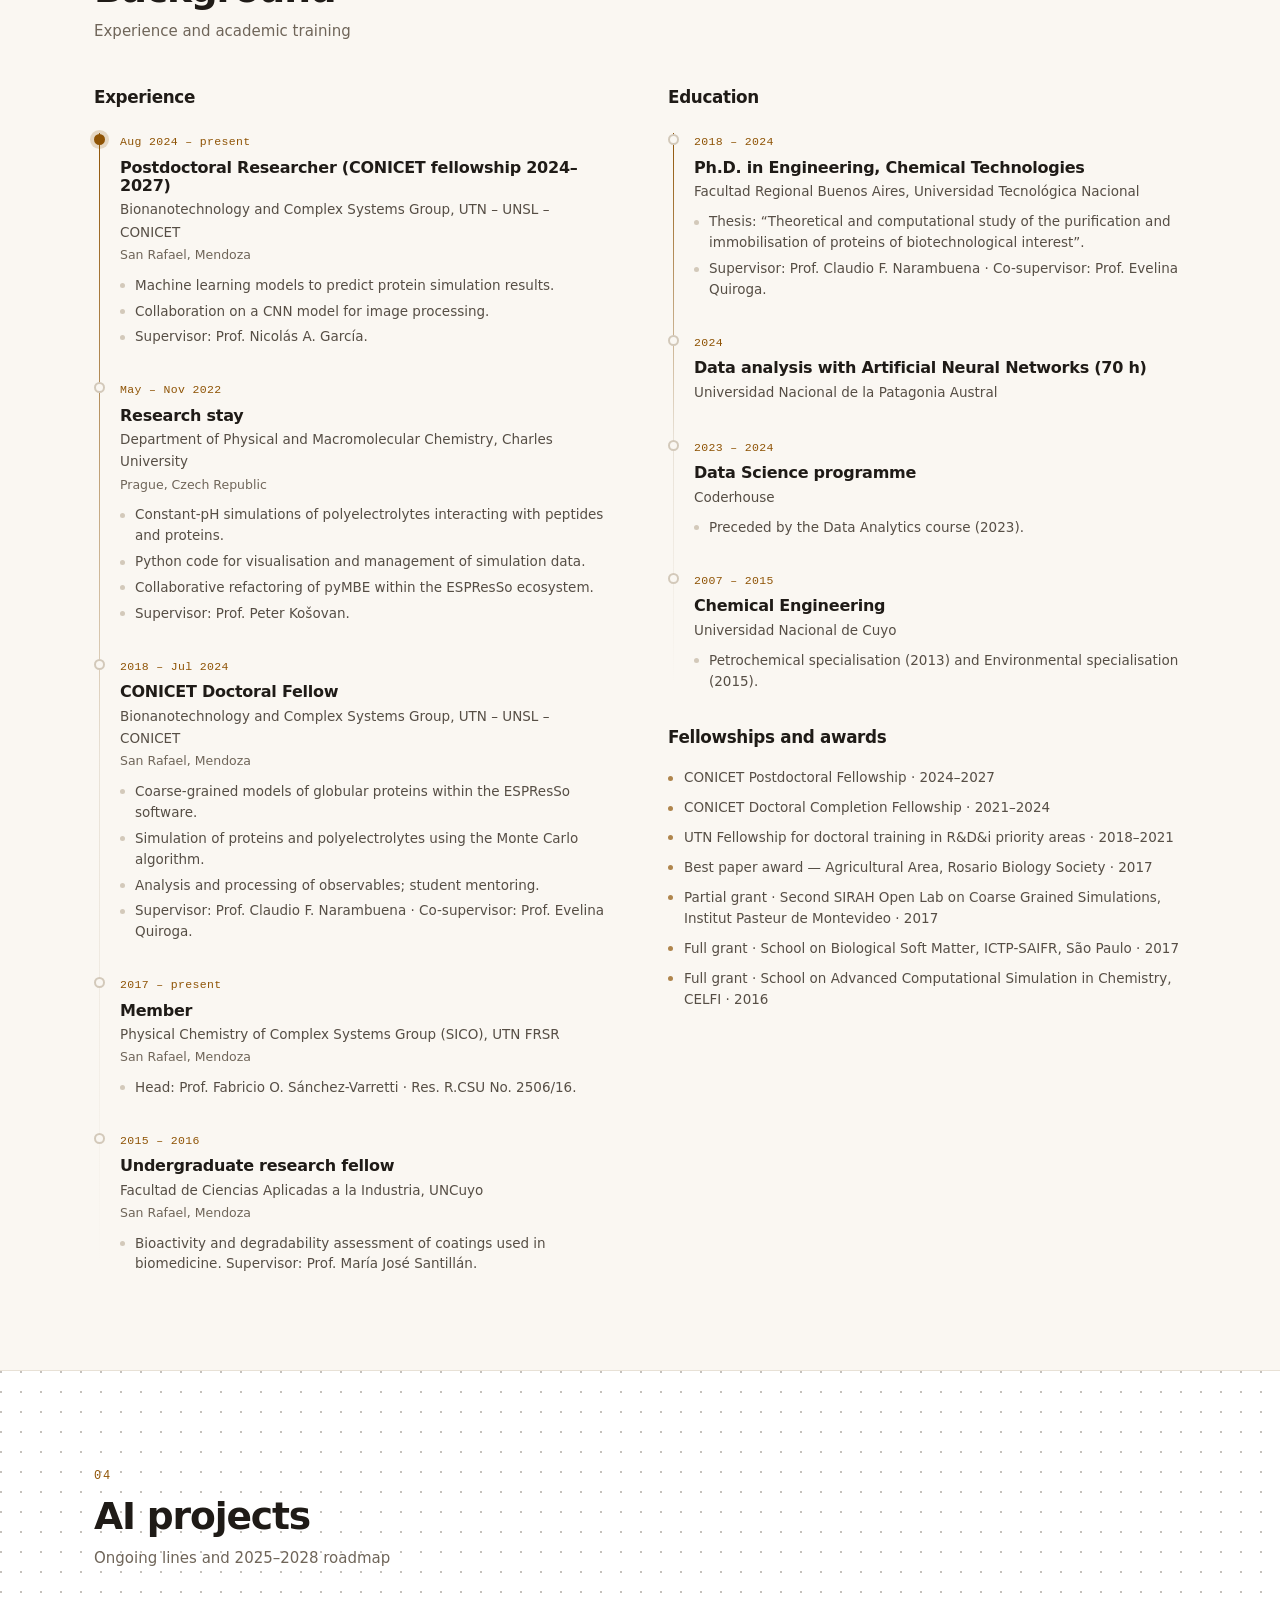
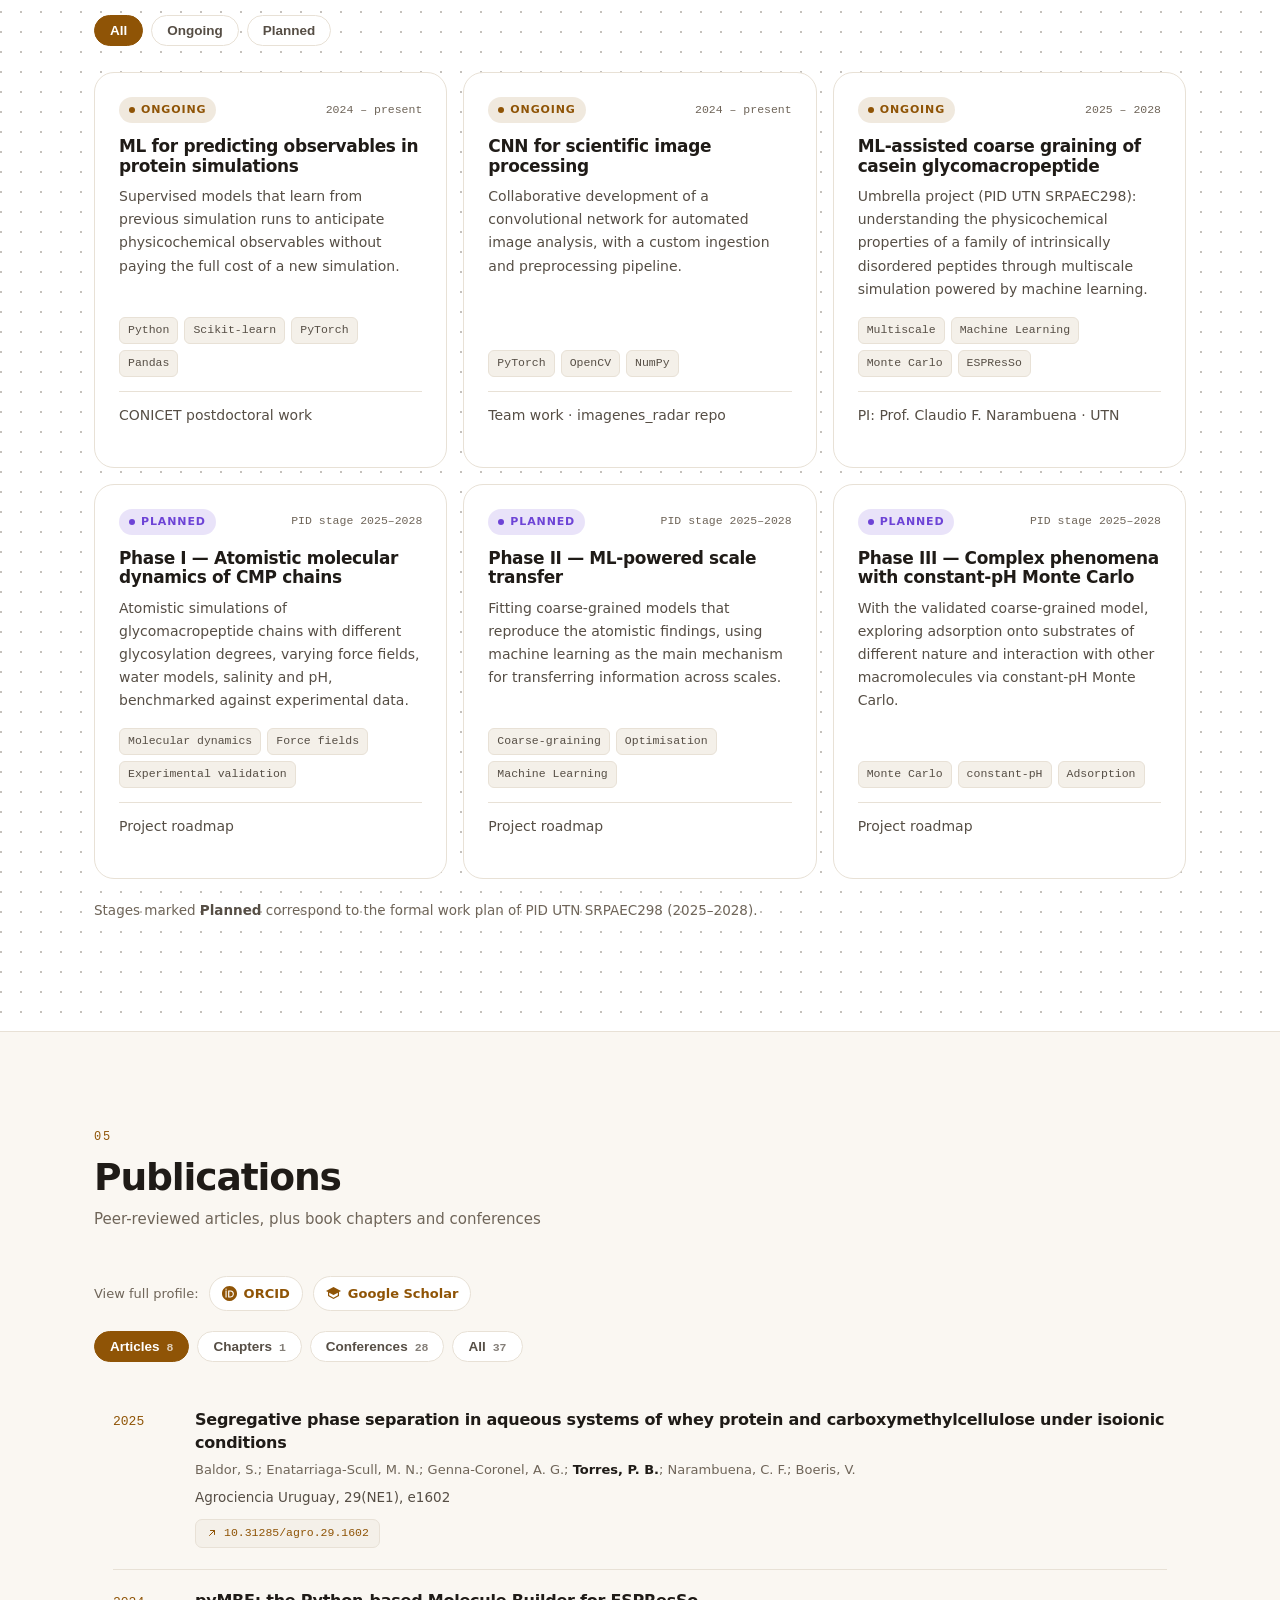
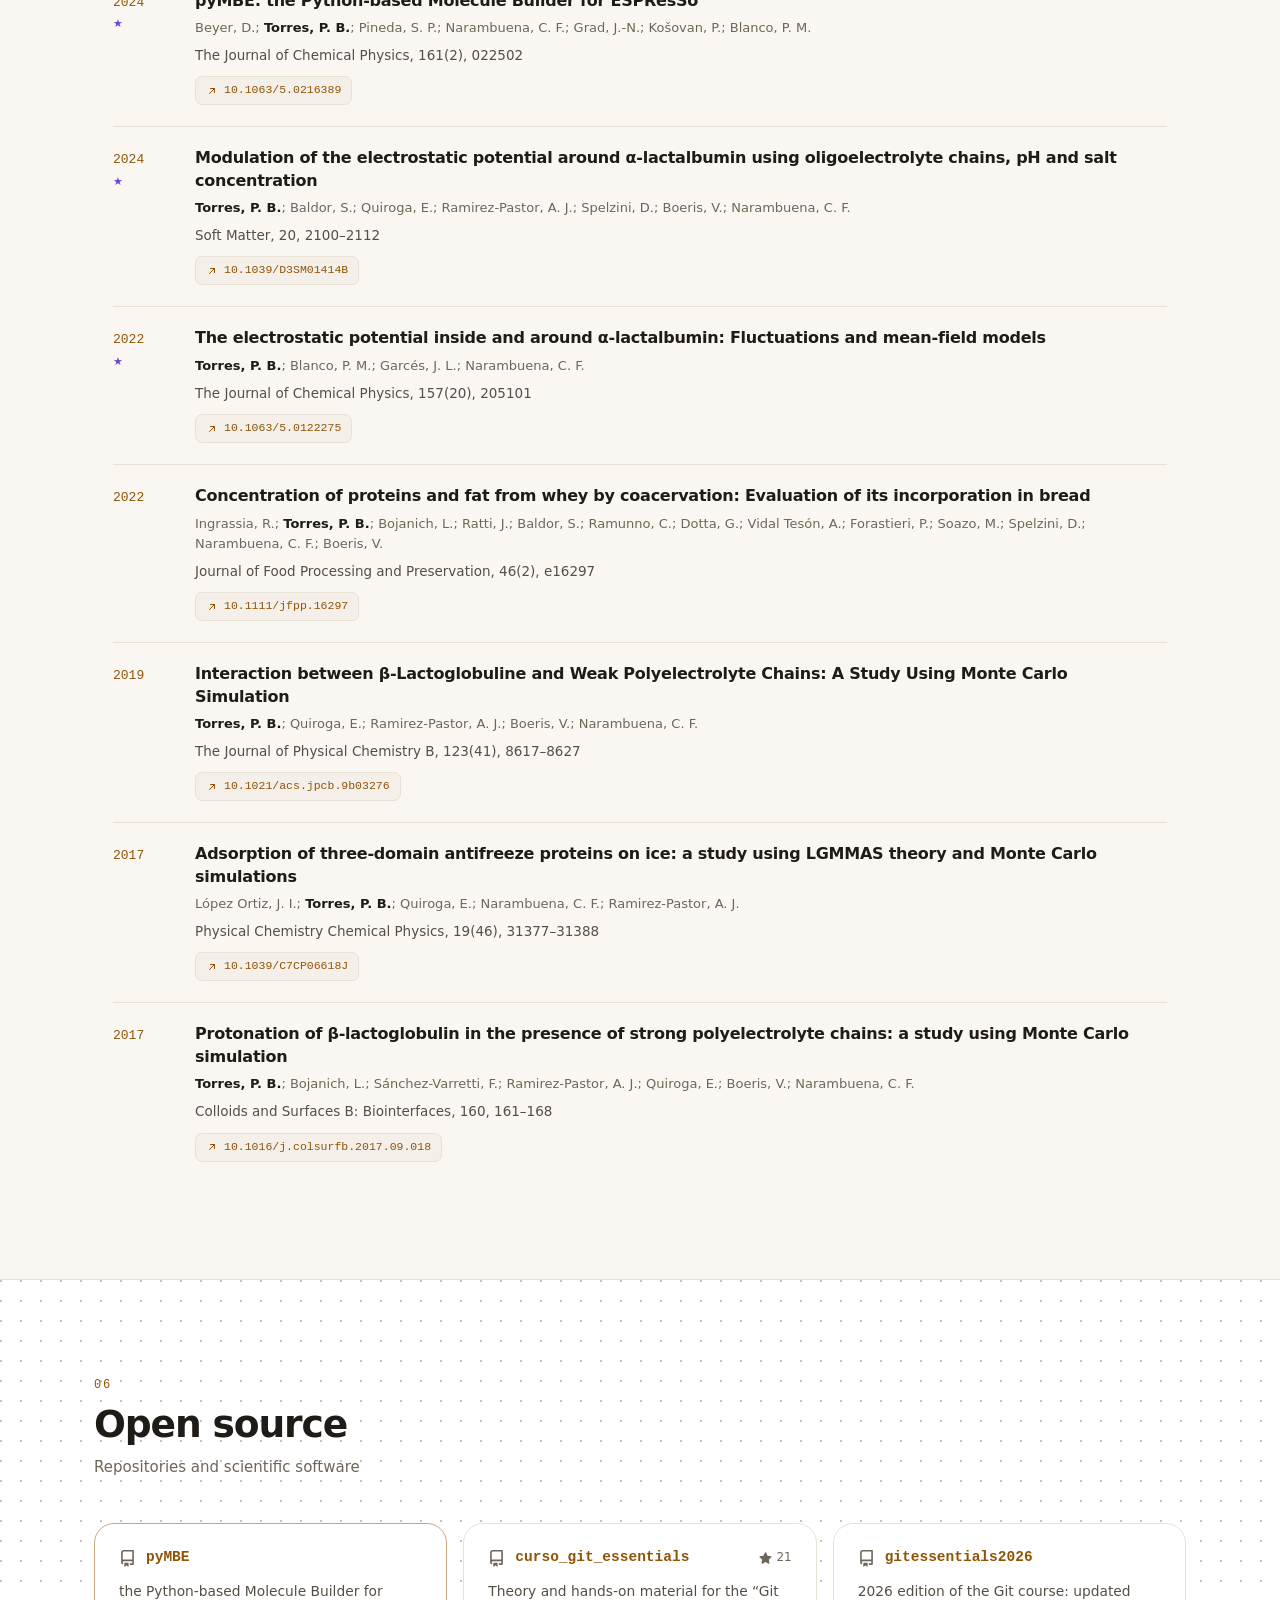
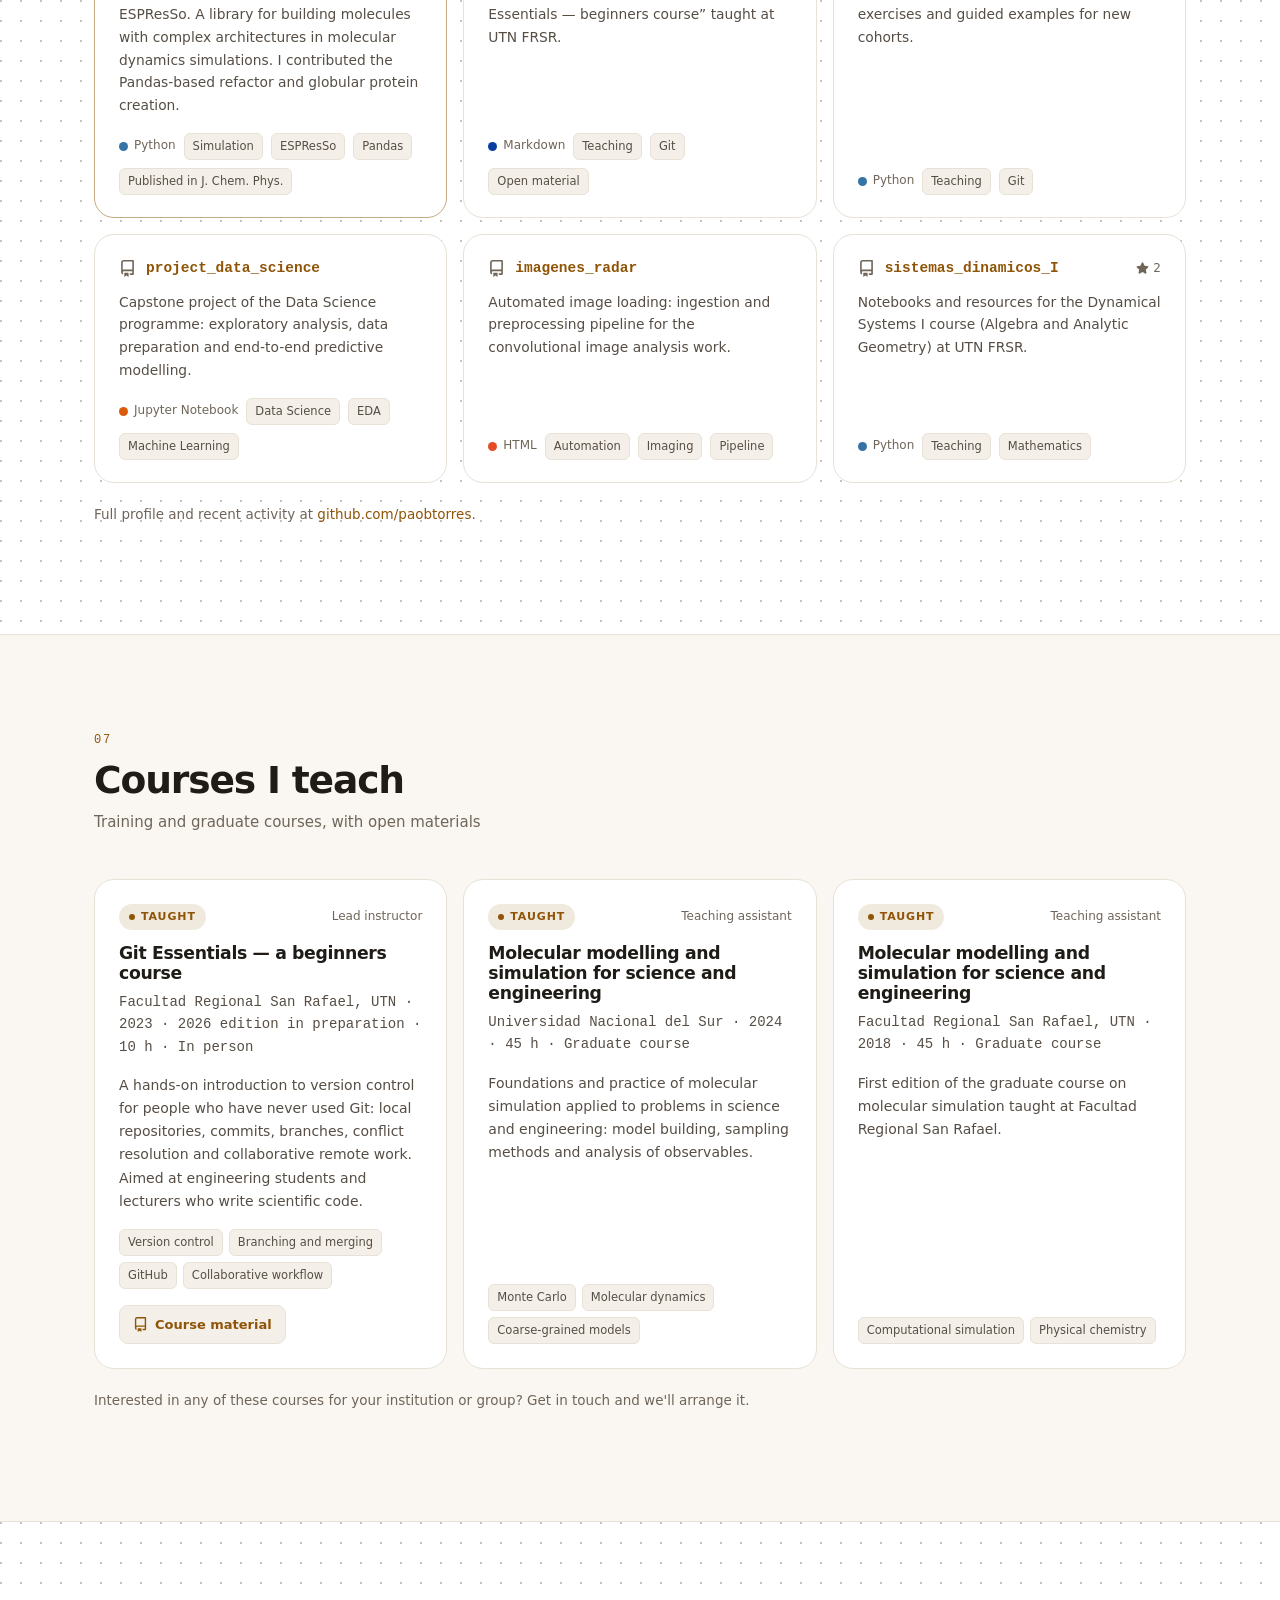
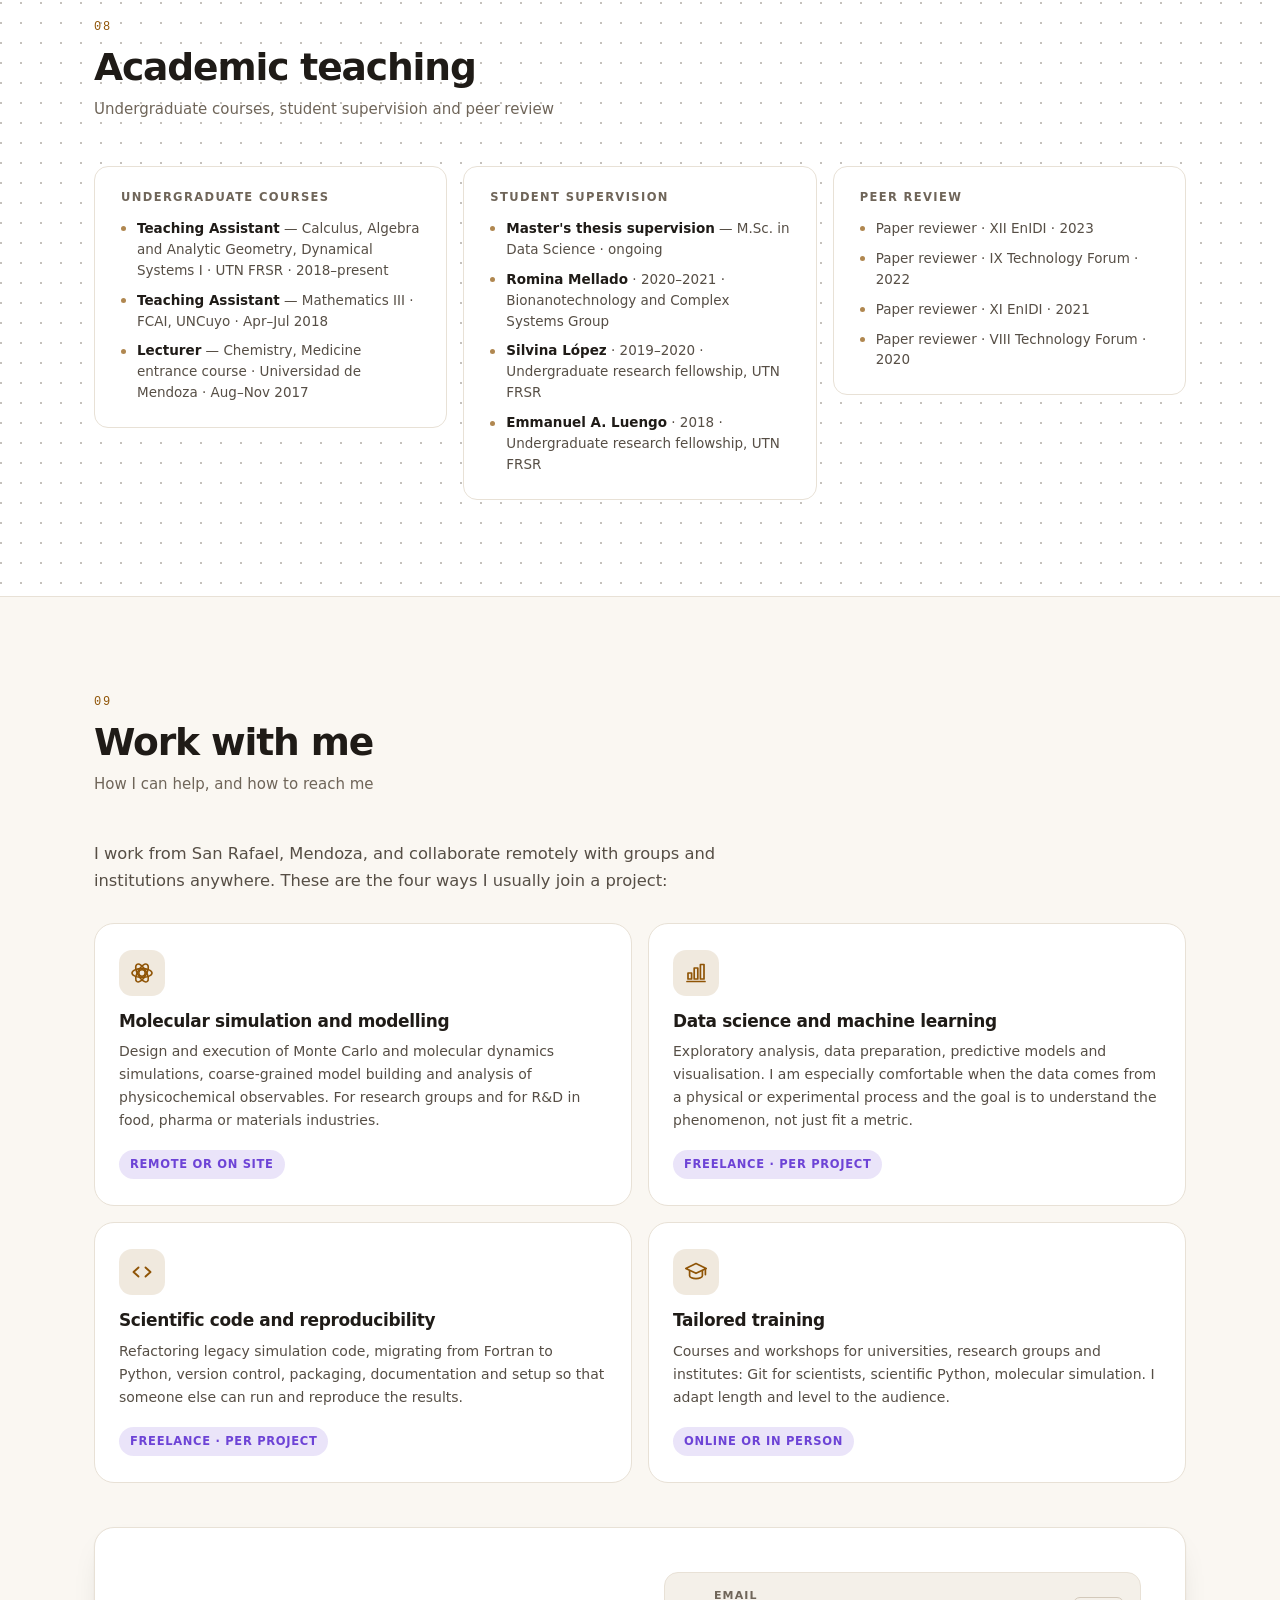
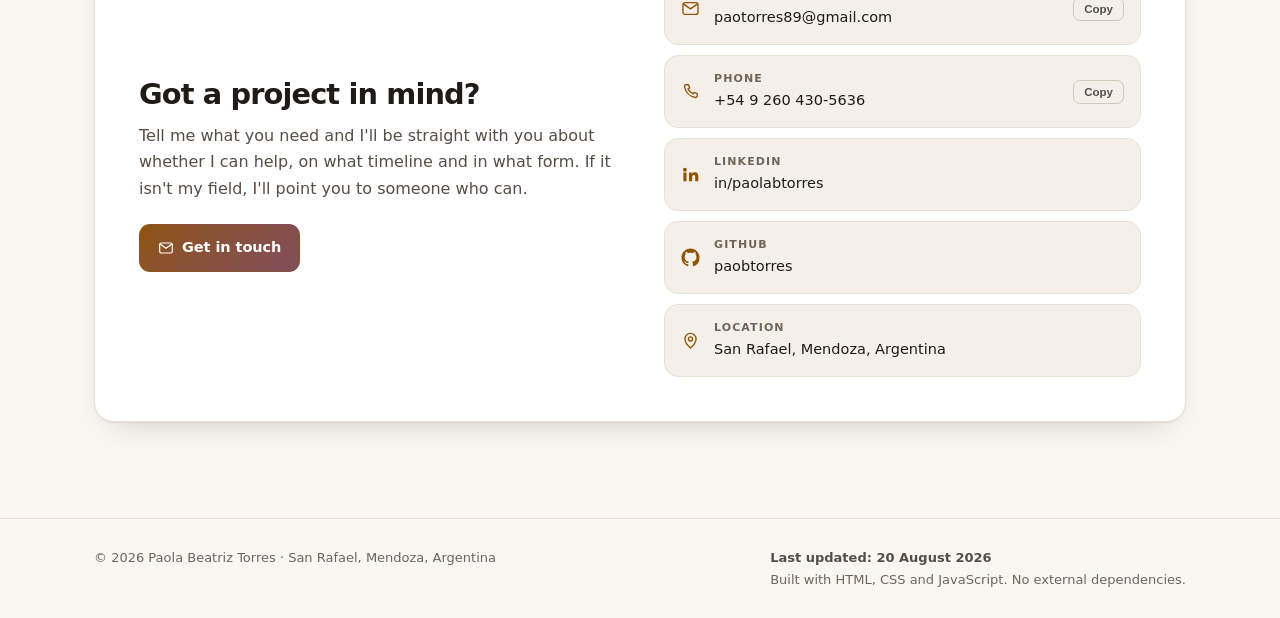
==== commit 7f556014: "Fusionar Colaboremos y Contacto; favicon PBT Las dos secciones eran casi lo mismo: iban seguidas y c" ====
--- a/index.html
+++ b/index.html
@@ -35,7 +35,7 @@
   </script>
 
   <link rel="stylesheet" href="styles.css">
-  <link rel="icon" href="data:image/svg+xml,<svg xmlns='http://www.w3.org/2000/svg' viewBox='0 0 100 100'><rect width='100' height='100' rx='22' fill='%23f0a93c'/><text y='.9em' x='50%25' text-anchor='middle' font-size='58' font-family='system-ui,sans-serif' font-weight='700' fill='%232b1b03'>PT</text></svg>">
+  <link rel="icon" href="data:image/svg+xml,<svg xmlns='http://www.w3.org/2000/svg' viewBox='0 0 100 100'><rect width='100' height='100' rx='22' fill='%23f0a93c'/><text y='.9em' x='50%25' text-anchor='middle' font-size='40' font-family='system-ui,sans-serif' font-weight='700' fill='%232b1b03'>PBT</text></svg>">
 </head>
 <body>
 
@@ -45,7 +45,7 @@
 <header class="nav" id="nav">
   <div class="nav__inner">
     <a class="nav__brand" href="#inicio">
-      <span class="nav__mark" aria-hidden="true">PT</span>
+      <span class="nav__mark" aria-hidden="true">PBT</span>
       <span class="nav__brandtext" id="brandText"></span>
     </a>
 
@@ -210,23 +210,19 @@
   </section>
 
   <!-- ============ COLABORACIONES ============ -->
+  <!-- Colaboremos y Contacto eran dos secciones seguidas que decían lo mismo:
+       cada una cerraba con su propio «escribime». Ahora es una sola: primero
+       en qué puedo sumar, después cómo escribirme. -->
   <section class="section" id="colaborar">
     <div class="wrap">
       <div class="sec-head"><span class="sec-num">09</span><h2 data-t="colaborar"></h2><p class="sec-sub" data-s="colaborar"></p></div>
       <p class="lead" id="buscoIntro"></p>
       <div class="buscogrid" id="buscoGrid"></div>
-      <div class="buscocta" id="buscoCta"></div>
+      <div class="contact" id="contact"></div>
     </div>
   </section>
 
   <!-- ============ CONTACTO ============ -->
-  <section class="section section--alt" id="contacto">
-    <div class="wrap">
-      <div class="sec-head"><span class="sec-num">10</span><h2 data-t="contacto"></h2><p class="sec-sub" data-s="contacto"></p></div>
-      <div class="contact" id="contact"></div>
-    </div>
-  </section>
-
 
 </main>
 
--- a/styles.css
+++ b/styles.css
@@ -122,7 +122,8 @@
   display: grid; place-items: center;
   background: linear-gradient(140deg, var(--accent), var(--accent-2));
   color: var(--accent-ink); border-radius: 9px;
-  font-size: 12.5px; font-weight: 800; letter-spacing: .02em;
+  /* 11px y sin separación extra: «PBT» son tres letras en un cuadro de 32px. */
+  font-size: 11px; font-weight: 800; letter-spacing: 0;
 }
 
 .nav__links { margin-left: auto; display: flex; align-items: center; gap: 4px; }
@@ -640,17 +641,11 @@
   border-radius: 999px; padding: 5px 11px;
 }
 
-.buscocta {
-  display: flex; flex-wrap: wrap; align-items: center; justify-content: space-between;
-  gap: 20px; margin-top: 22px; padding: 26px 28px;
-  border: 1px dashed var(--border-2); border-radius: var(--r-lg);
-  background: color-mix(in srgb, var(--accent) 5%, transparent);
-}
-.buscocta h3 { font-size: 1.15rem; margin-bottom: 6px; letter-spacing: -.02em; }
-.buscocta p { font-size: 14px; color: var(--text-2); margin: 0; max-width: 62ch; }
 
 /* ------------------------------------------------------------- CONTACTO */
 .contact {
+  /* Cierra «Colaboremos», debajo de la grilla de tarjetas. */
+  margin-top: clamp(28px, 4vw, 44px);
   display: grid; grid-template-columns: minmax(0, 1fr) minmax(0, 1fr);
   gap: clamp(24px, 4vw, 48px); align-items: center;
   background: var(--surface); border: 1px solid var(--border);
@@ -693,8 +688,10 @@
 /* ------------------------------------------------------------- RESPONSIVE */
 /* Rejillas balanceadas en pantallas grandes: 2×2 y 3+3 en vez de 3+1 y 4+2. */
 @media (min-width: 940px) {
-  .nowgrid { grid-template-columns: repeat(2, minmax(0, 1fr)); }
-  .skills  { grid-template-columns: repeat(3, minmax(0, 1fr)); }
+  .nowgrid   { grid-template-columns: repeat(2, minmax(0, 1fr)); }
+  .skills    { grid-template-columns: repeat(3, minmax(0, 1fr)); }
+  /* Cuatro tarjetas: 2×2 en vez de 3+1, que dejaba un hueco al lado de la última. */
+  .buscogrid { grid-template-columns: repeat(2, minmax(0, 1fr)); }
 }
 
 @media (max-width: 1000px) {
@@ -731,7 +728,6 @@
   .pubitem__year { padding-top: 0; }
   .hero__cta .btn { flex: 1 1 auto; justify-content: center; }
   .hero__perfiles a { flex: 1 1 auto; }
-  .buscocta { flex-direction: column; align-items: flex-start; }
 }
 
 /* Con tres botones en la barra (idioma, tema y menú) los teléfonos
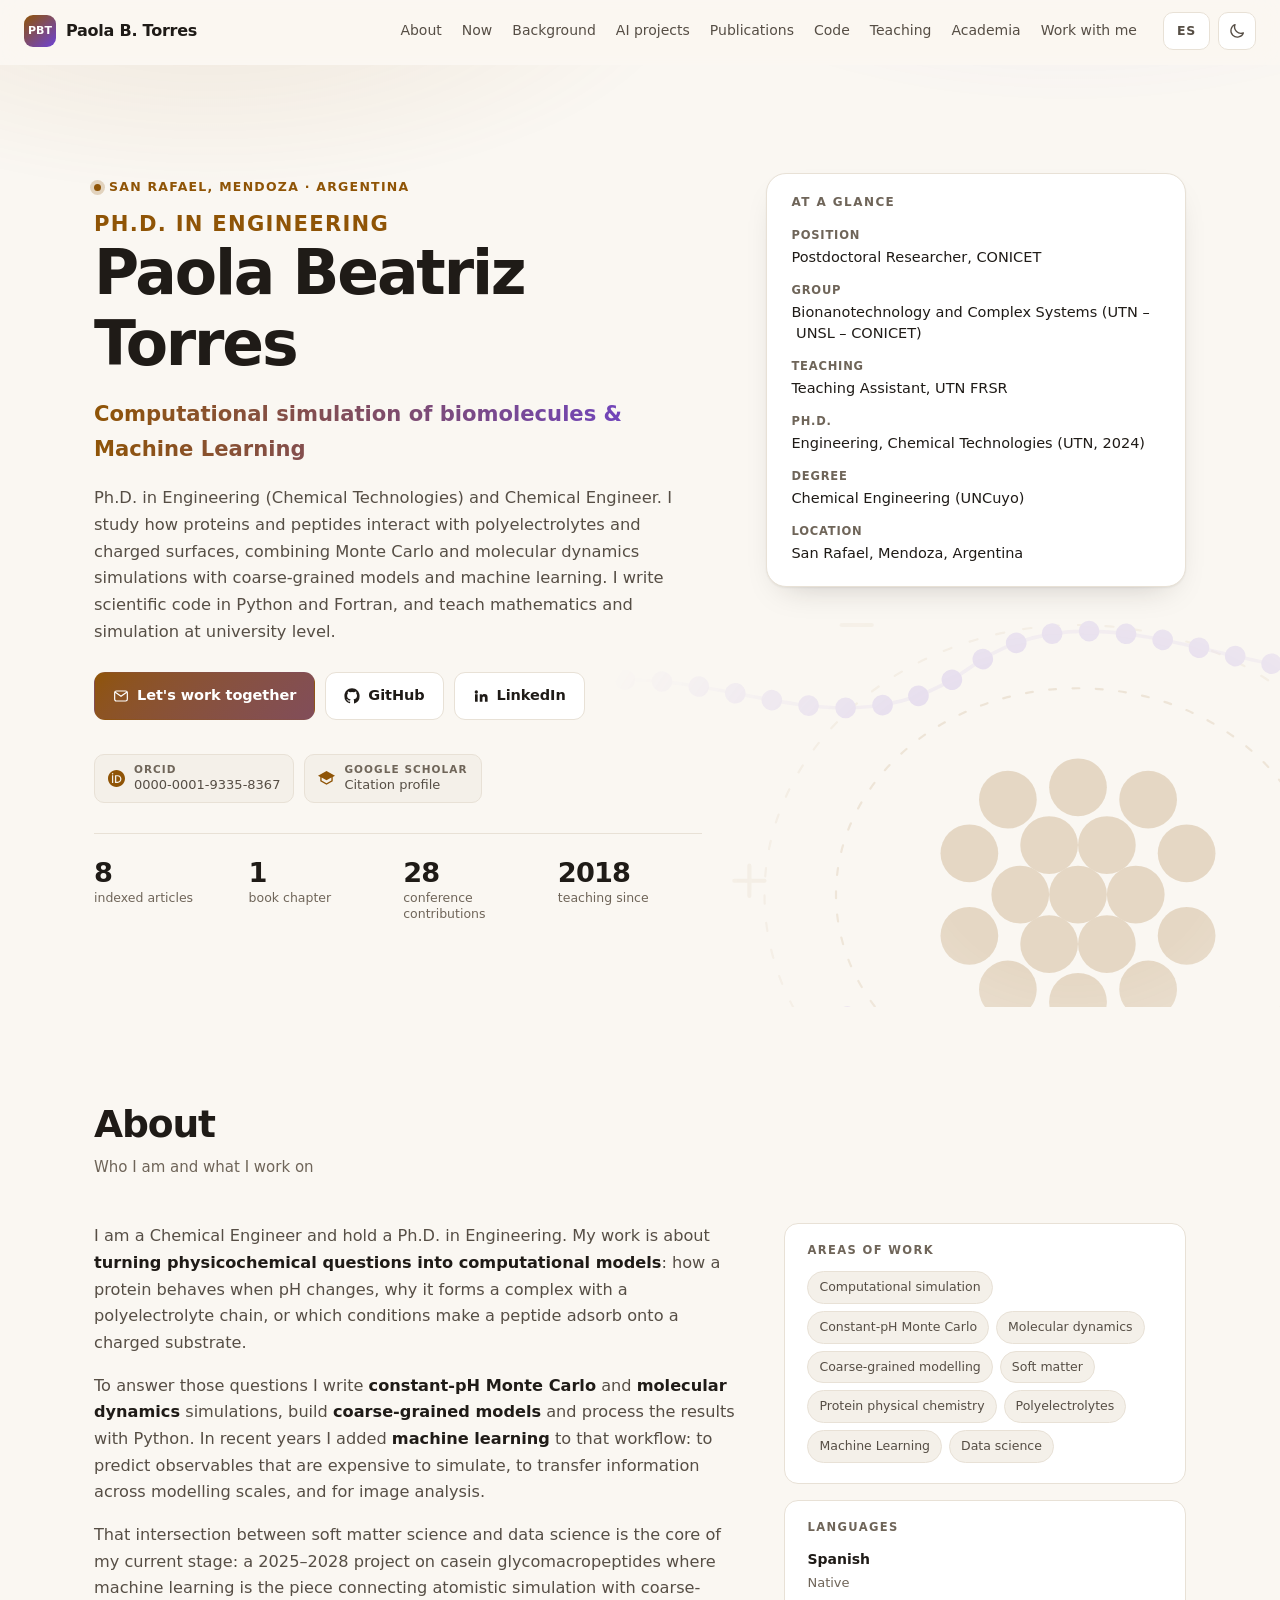
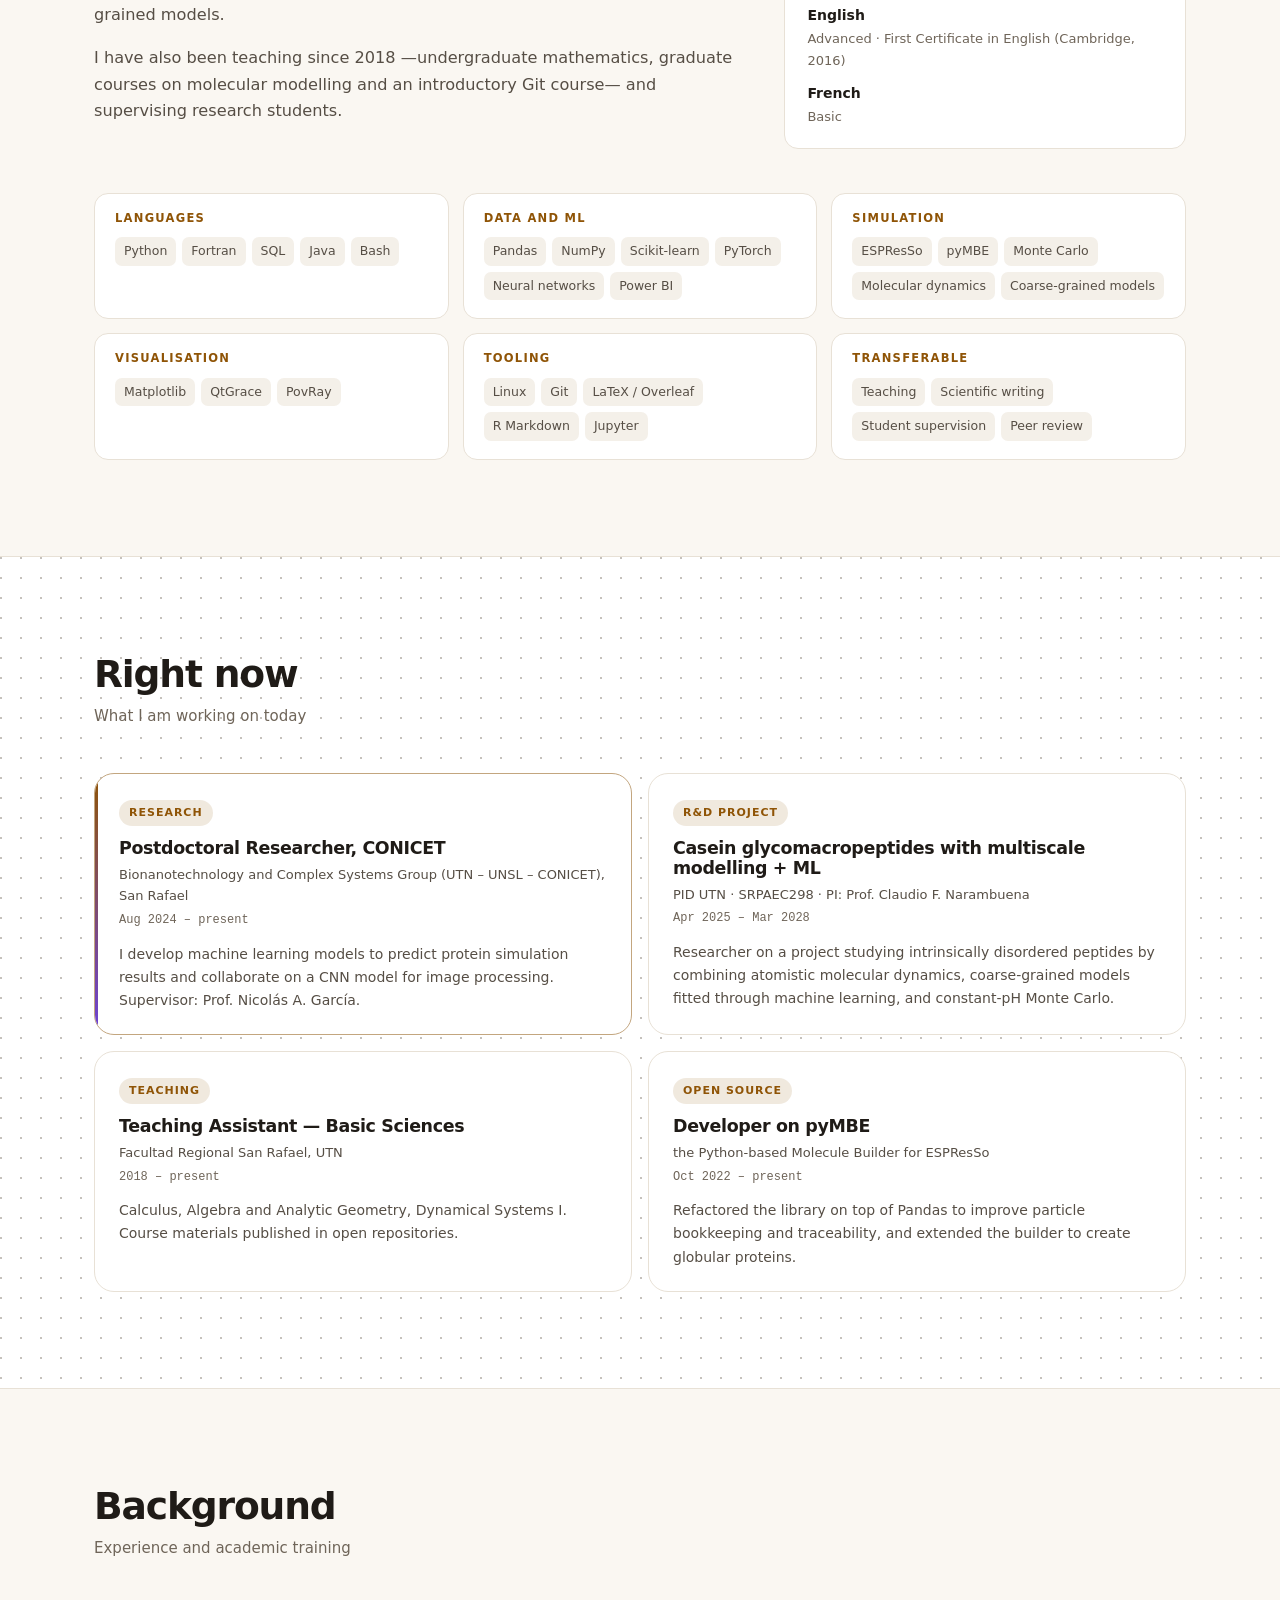
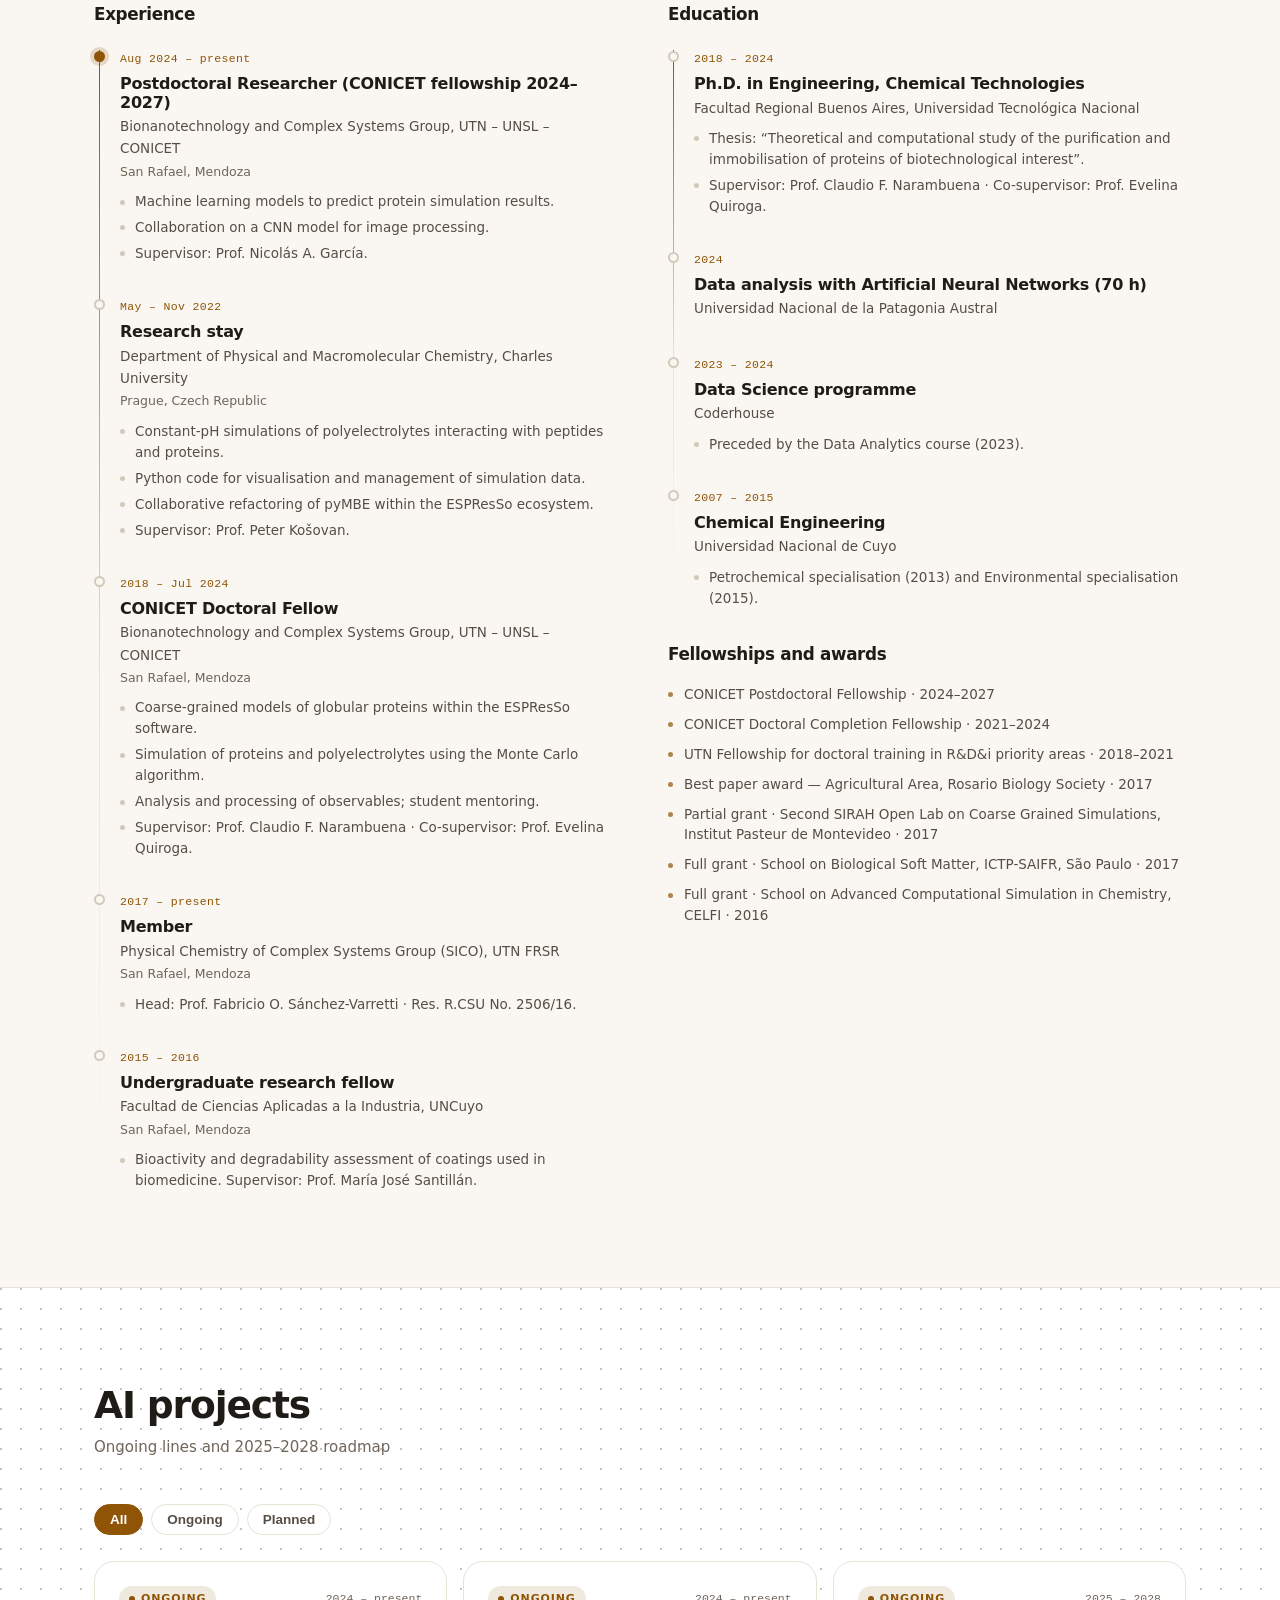
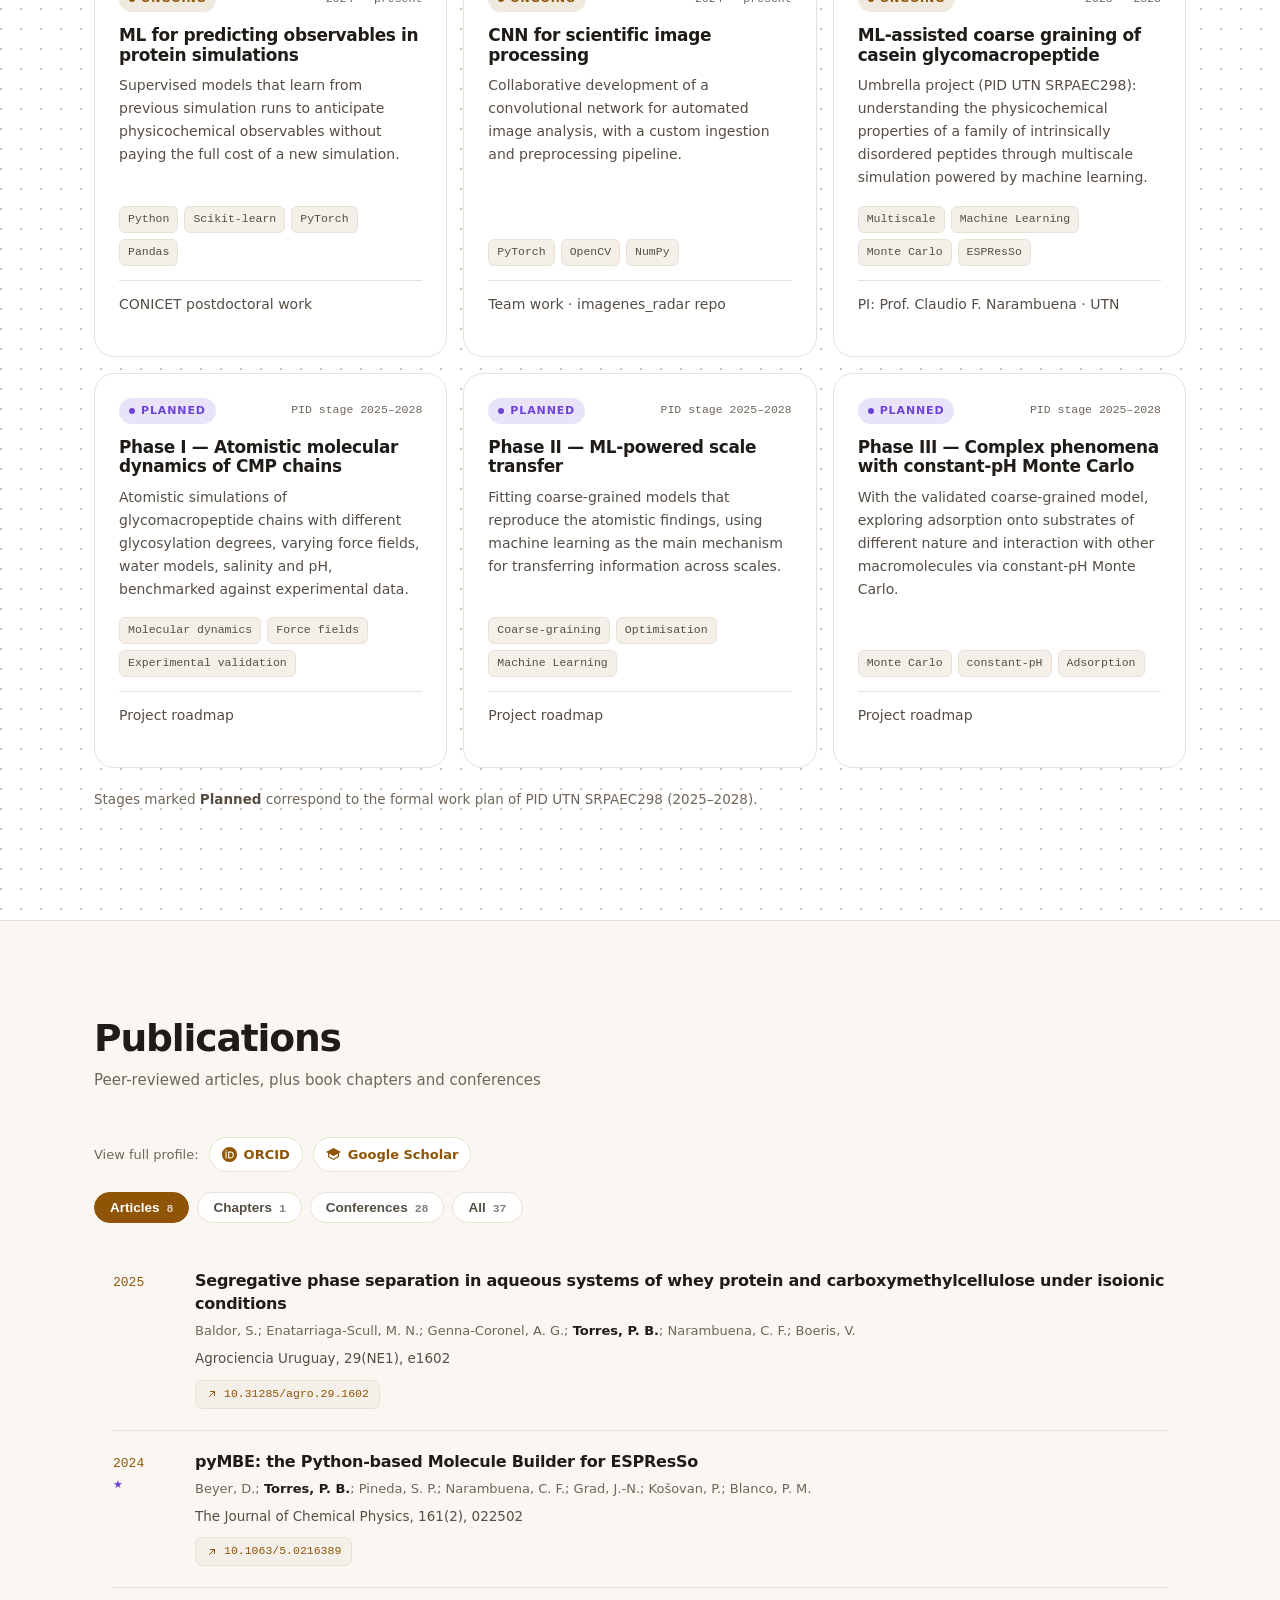
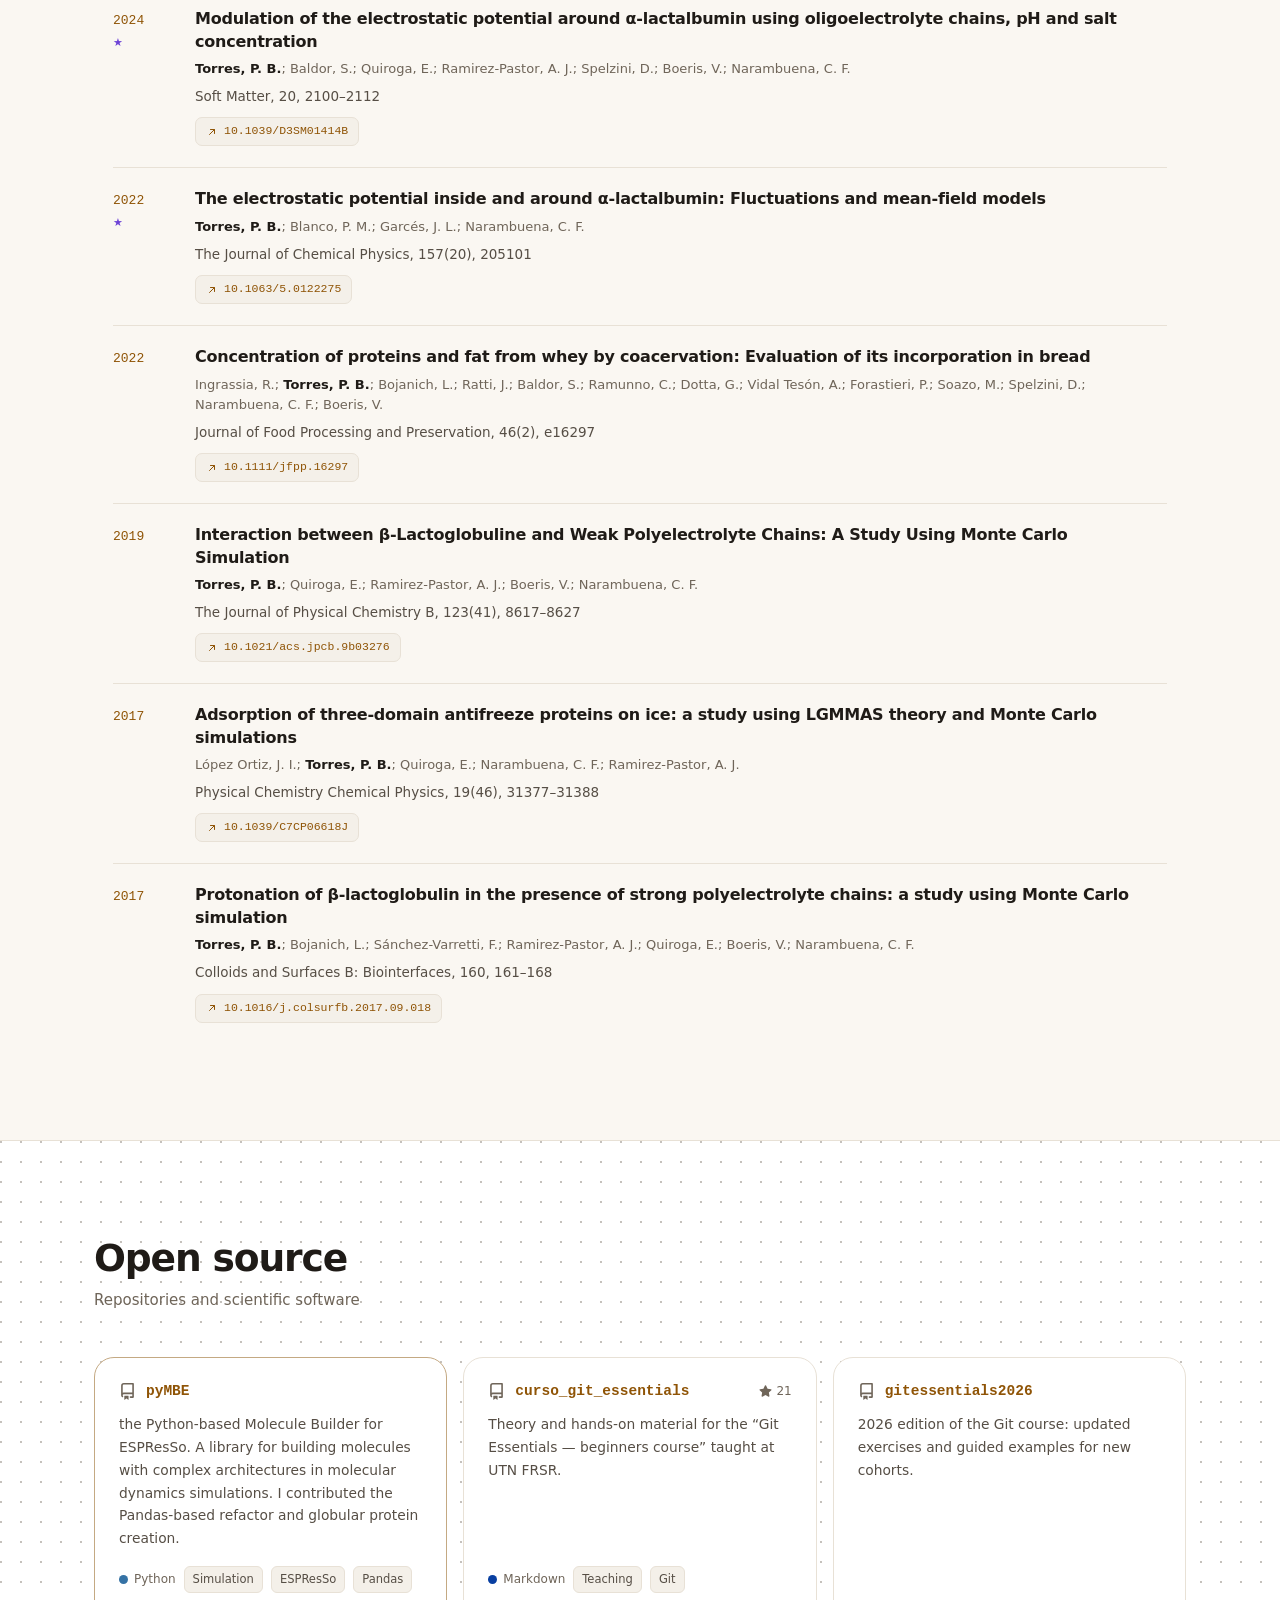
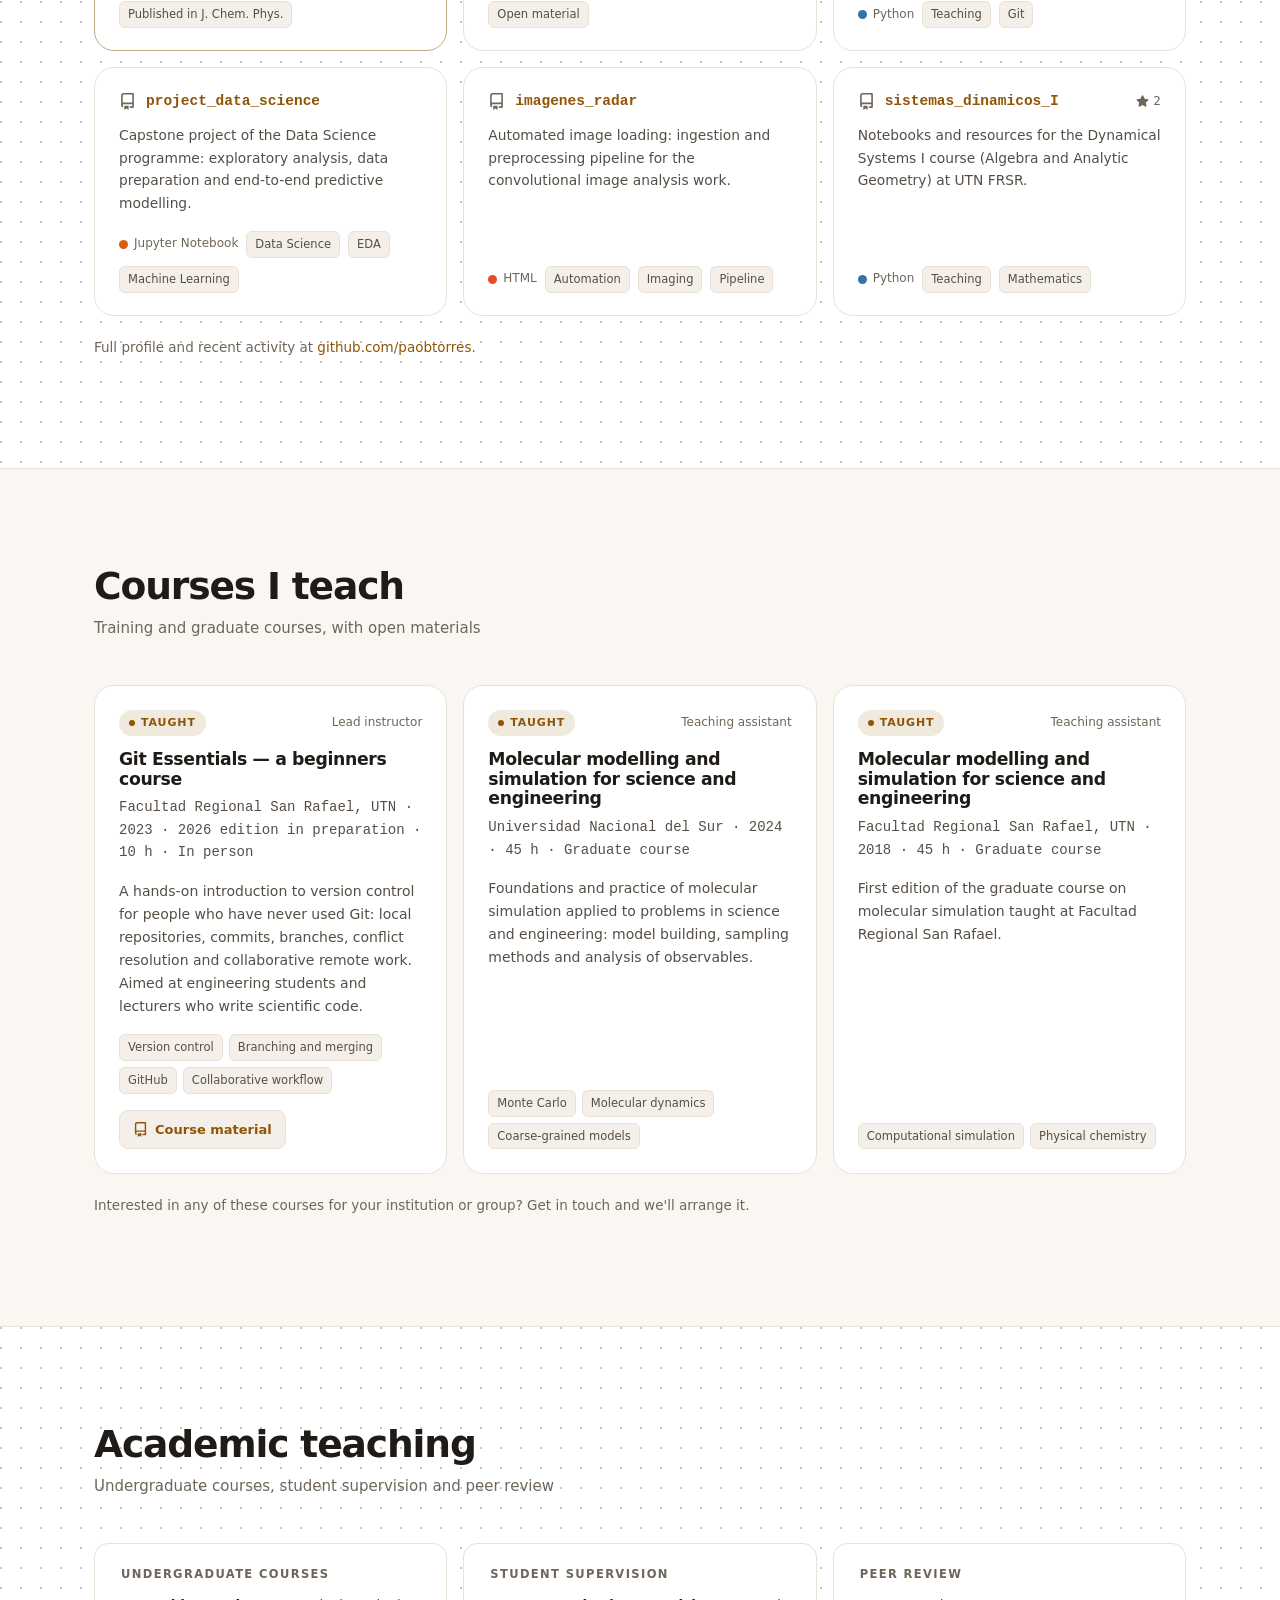
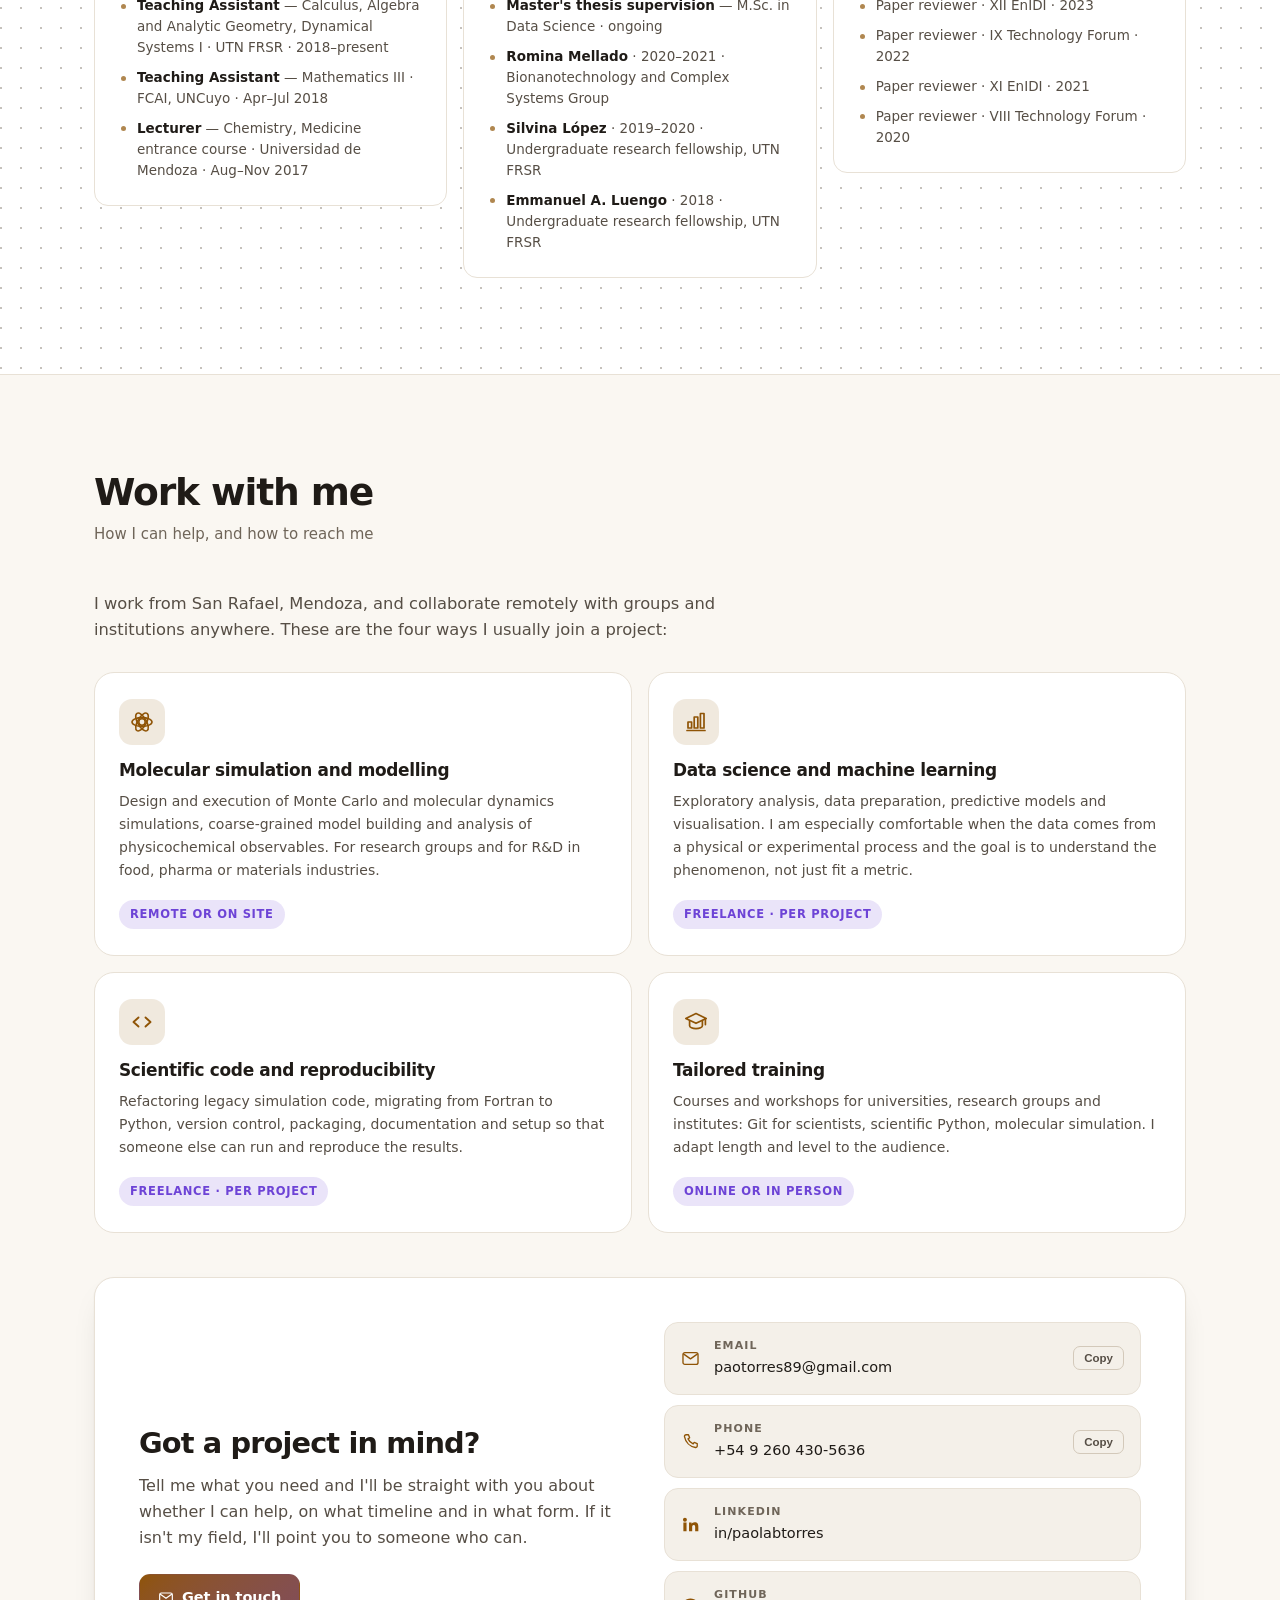
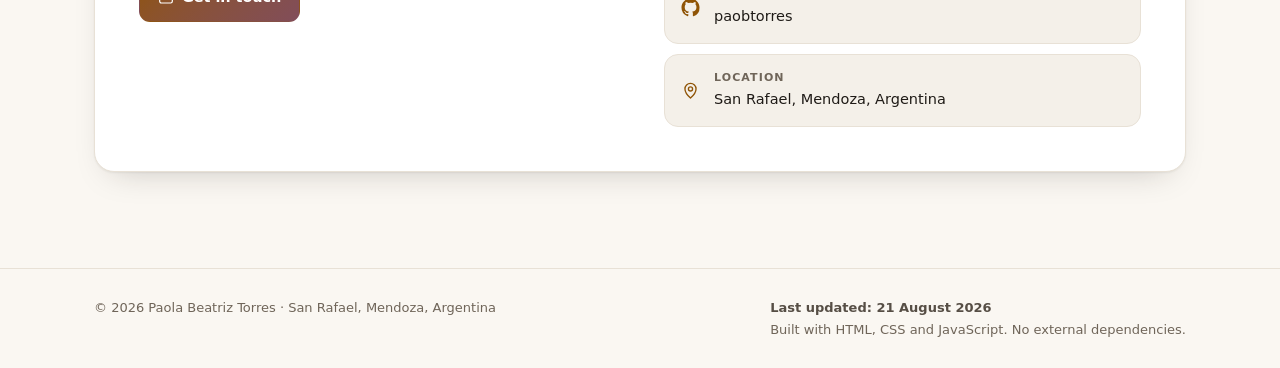
==== commit 3762d7e1: "Quitar la numeración 01, 02… de los encabezados de sección Se eliminan los nueve <span class="sec-nu" ====
--- a/index.html
+++ b/index.html
@@ -7,12 +7,96 @@
   <meta name="description" content="Dra. Ing. Paola Beatriz Torres. Doctora en Ingeniería (UTN), investigadora posdoctoral CONICET. Simulación computacional de biomoléculas, modelado de grano grueso y aprendizaje automático. Publicaciones, proyectos de IA, cursos y colaboraciones.">
   <meta name="author" content="Paola Beatriz Torres">
   <meta name="theme-color" content="#131211">
-
+  <link rel="canonical" href="https://paobtorres.github.io/">
+
+  <!-- Tarjeta de vista previa al compartir el enlace (LinkedIn, WhatsApp, X…).
+       og:image tiene que ser absoluta: los scrapers no resuelven rutas
+       relativas. og.png se genera con og.source.html; si cambia el nombre o el
+       cargo, regenerar la imagen además de tocar estas etiquetas. -->
   <meta property="og:type" content="profile">
+  <meta property="og:site_name" content="Paola Beatriz Torres">
+  <meta property="og:url" content="https://paobtorres.github.io/">
   <meta property="og:title" content="Dra. Ing. Paola Beatriz Torres — Simulación &amp; Machine Learning">
   <meta property="og:description" content="Investigadora posdoctoral CONICET. Simulación computacional de biomoléculas, modelado de grano grueso y aprendizaje automático.">
+  <meta property="og:image" content="https://paobtorres.github.io/og.png">
+  <meta property="og:image:width" content="1200">
+  <meta property="og:image:height" content="630">
+  <meta property="og:image:alt" content="Dra. Ing. Paola Beatriz Torres — Simulación computacional de biomoléculas y Machine Learning.">
   <meta property="og:locale" content="es_AR">
-  <meta name="twitter:card" content="summary">
+  <meta property="og:locale:alternate" content="en_US">
+  <meta property="profile:first_name" content="Paola Beatriz">
+  <meta property="profile:last_name" content="Torres">
+
+  <meta name="twitter:card" content="summary_large_image">
+  <meta name="twitter:title" content="Dra. Ing. Paola Beatriz Torres — Simulación &amp; Machine Learning">
+  <meta name="twitter:description" content="Investigadora posdoctoral CONICET. Simulación computacional de biomoléculas, modelado de grano grueso y aprendizaje automático.">
+  <meta name="twitter:image" content="https://paobtorres.github.io/og.png">
+
+  <!-- Datos estructurados: le dicen al buscador quién sos, dónde trabajás y
+       cuáles son tus perfiles académicos. Todo lo de acá tiene que coincidir
+       con datos.js; si cambia uno, cambiar el otro. -->
+  <script type="application/ld+json">
+  {
+    "@context": "https://schema.org",
+    "@type": "Person",
+    "name": "Paola Beatriz Torres",
+    "givenName": "Paola Beatriz",
+    "familyName": "Torres",
+    "honorificPrefix": "Dra. Ing.",
+    "jobTitle": "Investigadora Posdoctoral",
+    "description": "Doctora en Ingeniería (mención Tecnologías Químicas) e Ingeniera Química. Simulación computacional de biomoléculas, modelado de grano grueso y aprendizaje automático.",
+    "url": "https://paobtorres.github.io/",
+    "image": "https://paobtorres.github.io/og.png",
+    "email": "mailto:paotorres89@gmail.com",
+    "telephone": "+54-9-260-430-5636",
+    "identifier": "https://orcid.org/0000-0001-9335-8367",
+    "worksFor": {
+      "@type": "Organization",
+      "name": "Consejo Nacional de Investigaciones Científicas y Técnicas (CONICET)",
+      "url": "https://www.conicet.gov.ar/"
+    },
+    "affiliation": {
+      "@type": "Organization",
+      "name": "Grupo de Bionanotecnología y Sistemas Complejos (UTN – UNSL – CONICET)"
+    },
+    "alumniOf": [
+      {
+        "@type": "CollegeOrUniversity",
+        "name": "Universidad Tecnológica Nacional",
+        "url": "https://www.utn.edu.ar/"
+      },
+      {
+        "@type": "CollegeOrUniversity",
+        "name": "Universidad Nacional de Cuyo",
+        "url": "https://www.uncuyo.edu.ar/"
+      }
+    ],
+    "address": {
+      "@type": "PostalAddress",
+      "addressLocality": "San Rafael",
+      "addressRegion": "Mendoza",
+      "addressCountry": "AR"
+    },
+    "knowsLanguage": ["es", "en"],
+    "knowsAbout": [
+      "Simulación computacional",
+      "Monte Carlo a pH constante",
+      "Dinámica molecular",
+      "Modelado de grano grueso",
+      "Materia blanda",
+      "Fisicoquímica de proteínas",
+      "Polielectrolitos",
+      "Machine Learning",
+      "Ciencia de datos"
+    ],
+    "sameAs": [
+      "https://orcid.org/0000-0001-9335-8367",
+      "https://scholar.google.com/citations?user=IGoJvPAAAAAJ",
+      "https://www.linkedin.com/in/paolabtorres/",
+      "https://github.com/paobtorres"
+    ]
+  }
+  </script>
 
   <!-- Aplica tema e idioma antes de pintar, para evitar parpadeos. -->
   <script>
@@ -120,7 +204,7 @@
   <!-- ============ PERFIL ============ -->
   <section class="section" id="perfil">
     <div class="wrap">
-      <div class="sec-head"><span class="sec-num">01</span><h2 data-t="perfil"></h2><p class="sec-sub" data-s="perfil"></p></div>
+      <div class="sec-head"><h2 data-t="perfil"></h2><p class="sec-sub" data-s="perfil"></p></div>
       <div class="perfil">
         <div class="perfil__text" id="perfilText"></div>
         <div class="perfil__side">
@@ -135,7 +219,7 @@
   <!-- ============ ACTUALIDAD ============ -->
   <section class="section section--alt" id="actualidad">
     <div class="wrap">
-      <div class="sec-head"><span class="sec-num">02</span><h2 data-t="actualidad"></h2><p class="sec-sub" data-s="actualidad"></p></div>
+      <div class="sec-head"><h2 data-t="actualidad"></h2><p class="sec-sub" data-s="actualidad"></p></div>
       <div class="nowgrid" id="nowGrid"></div>
     </div>
   </section>
@@ -143,7 +227,7 @@
   <!-- ============ TRAYECTORIA ============ -->
   <section class="section" id="trayectoria">
     <div class="wrap">
-      <div class="sec-head"><span class="sec-num">03</span><h2 data-t="trayectoria"></h2><p class="sec-sub" data-s="trayectoria"></p></div>
+      <div class="sec-head"><h2 data-t="trayectoria"></h2><p class="sec-sub" data-s="trayectoria"></p></div>
       <div class="tray">
         <div class="tray__col">
           <h3 class="tray__title" data-t="experiencia"></h3>
@@ -162,7 +246,7 @@
   <!-- ============ PROYECTOS DE IA ============ -->
   <section class="section section--alt" id="ia">
     <div class="wrap">
-      <div class="sec-head"><span class="sec-num">04</span><h2 data-t="ia"></h2><p class="sec-sub" data-s="ia"></p></div>
+      <div class="sec-head"><h2 data-t="ia"></h2><p class="sec-sub" data-s="ia"></p></div>
       <div class="filters" id="iaFilters" role="group"></div>
       <div class="iagrid" id="iaGrid"></div>
       <p class="note" id="iaNote"></p>
@@ -172,7 +256,7 @@
   <!-- ============ PUBLICACIONES ============ -->
   <section class="section" id="publicaciones">
     <div class="wrap">
-      <div class="sec-head"><span class="sec-num">05</span><h2 data-t="publicaciones"></h2><p class="sec-sub" data-s="publicaciones"></p></div>
+      <div class="sec-head"><h2 data-t="publicaciones"></h2><p class="sec-sub" data-s="publicaciones"></p></div>
       <div class="perfilesbar" id="pubPerfiles"></div>
       <div class="filters" id="pubFilters" role="group"></div>
       <ol class="publist" id="pubList"></ol>
@@ -182,7 +266,7 @@
   <!-- ============ CÓDIGO ============ -->
   <section class="section section--alt" id="codigo">
     <div class="wrap">
-      <div class="sec-head"><span class="sec-num">06</span><h2 data-t="codigo"></h2><p class="sec-sub" data-s="codigo"></p></div>
+      <div class="sec-head"><h2 data-t="codigo"></h2><p class="sec-sub" data-s="codigo"></p></div>
       <div class="repogrid" id="repoGrid"></div>
       <p class="note" id="repoNote"></p>
     </div>
@@ -191,7 +275,7 @@
   <!-- ============ CURSOS ============ -->
   <section class="section" id="cursos">
     <div class="wrap">
-      <div class="sec-head"><span class="sec-num">07</span><h2 data-t="cursos"></h2><p class="sec-sub" data-s="cursos"></p></div>
+      <div class="sec-head"><h2 data-t="cursos"></h2><p class="sec-sub" data-s="cursos"></p></div>
       <div class="cursogrid" id="cursoGrid"></div>
       <p class="note" id="cursoNota"></p>
     </div>
@@ -200,7 +284,7 @@
   <!-- ============ DOCENCIA ============ -->
   <section class="section section--alt" id="docencia">
     <div class="wrap">
-      <div class="sec-head"><span class="sec-num">08</span><h2 data-t="docencia"></h2><p class="sec-sub" data-s="docencia"></p></div>
+      <div class="sec-head"><h2 data-t="docencia"></h2><p class="sec-sub" data-s="docencia"></p></div>
       <div class="docgrid">
         <div class="panel panel--lg"><h3 class="panel__title" data-t="catedras"></h3><ul class="minilist" id="listDocencia"></ul></div>
         <div class="panel panel--lg"><h3 class="panel__title" data-t="becarios"></h3><ul class="minilist" id="listBecarios"></ul></div>
@@ -215,7 +299,7 @@
        en qué puedo sumar, después cómo escribirme. -->
   <section class="section" id="colaborar">
     <div class="wrap">
-      <div class="sec-head"><span class="sec-num">09</span><h2 data-t="colaborar"></h2><p class="sec-sub" data-s="colaborar"></p></div>
+      <div class="sec-head"><h2 data-t="colaborar"></h2><p class="sec-sub" data-s="colaborar"></p></div>
       <p class="lead" id="buscoIntro"></p>
       <div class="buscogrid" id="buscoGrid"></div>
       <div class="contact" id="contact"></div>
--- a/styles.css
+++ b/styles.css
@@ -299,7 +299,8 @@
   background: var(--surface); border: 1px solid var(--border);
   border-radius: var(--r-lg); padding: 22px 24px; box-shadow: var(--shadow);
 }
-.hero__card h3 {
+/* h2 por jerarquía (va justo después del h1), con cuerpo de rótulo. */
+.hero__card h2 {
   font-size: 12px; letter-spacing: .12em; text-transform: uppercase;
   color: var(--muted); font-weight: 650; margin-bottom: 16px;
 }
@@ -321,10 +322,6 @@
 .section--alt > .wrap { position: relative; }
 
 .sec-head { margin-bottom: clamp(28px, 4vw, 44px); }
-.sec-num {
-  display: block; font-family: var(--mono); font-size: 12px;
-  color: var(--accent); letter-spacing: .16em; margin-bottom: 8px;
-}
 .sec-head h2 { font-size: clamp(1.7rem, 3.6vw, 2.35rem); letter-spacing: -.03em; }
 .sec-sub { color: var(--muted); margin: 8px 0 0; font-size: 15px; }
 
